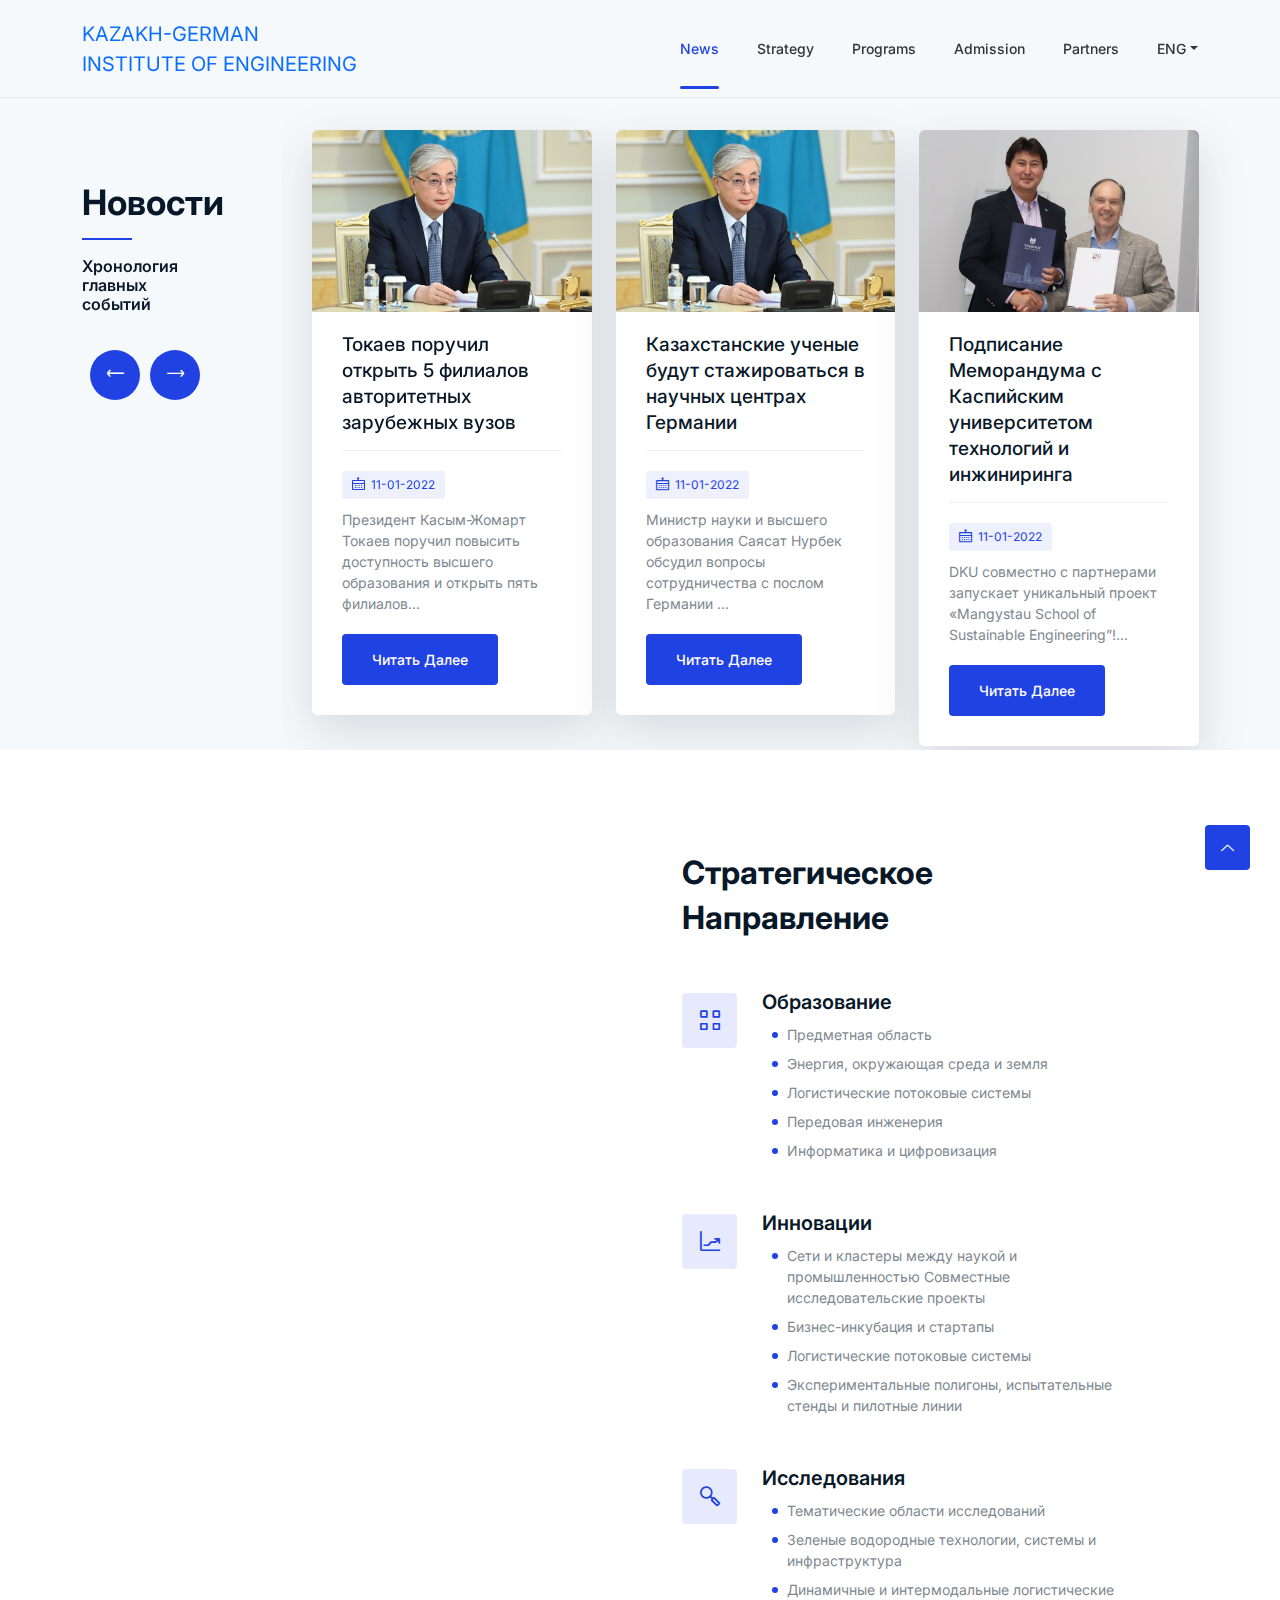
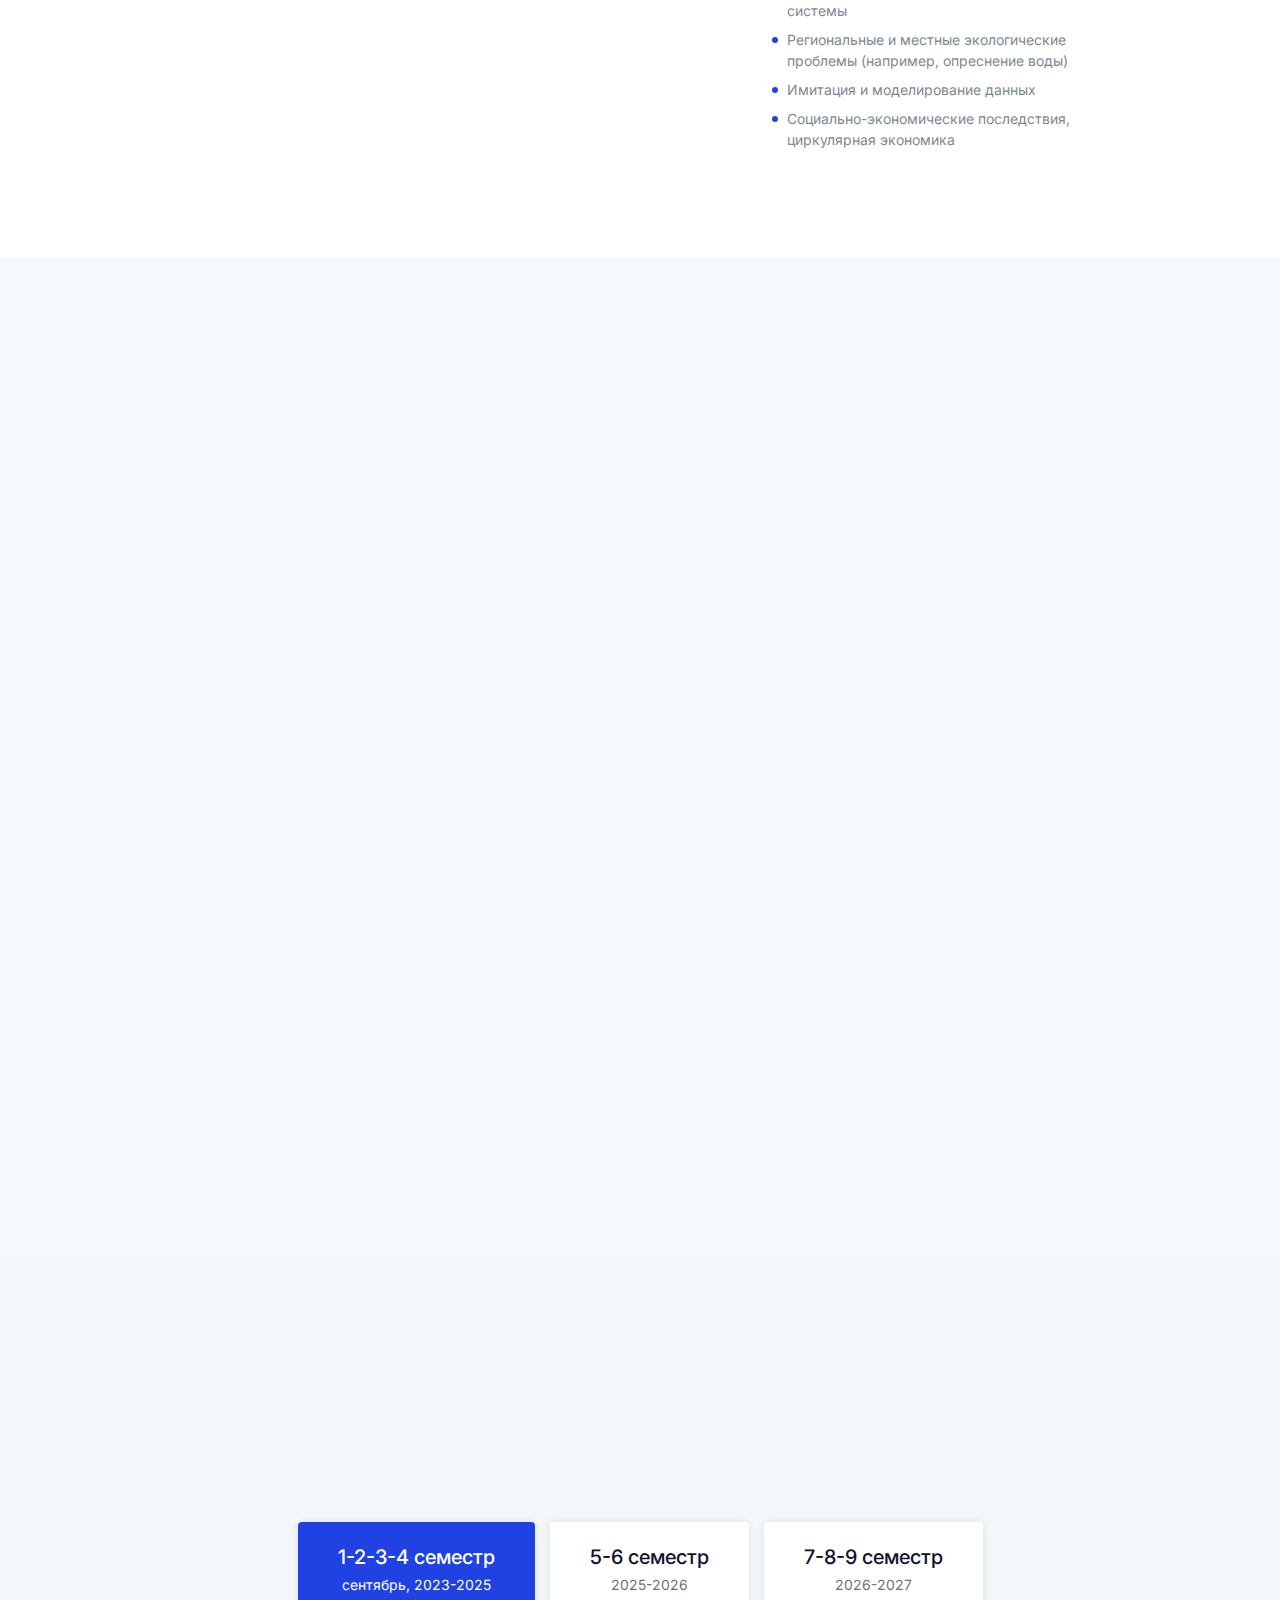
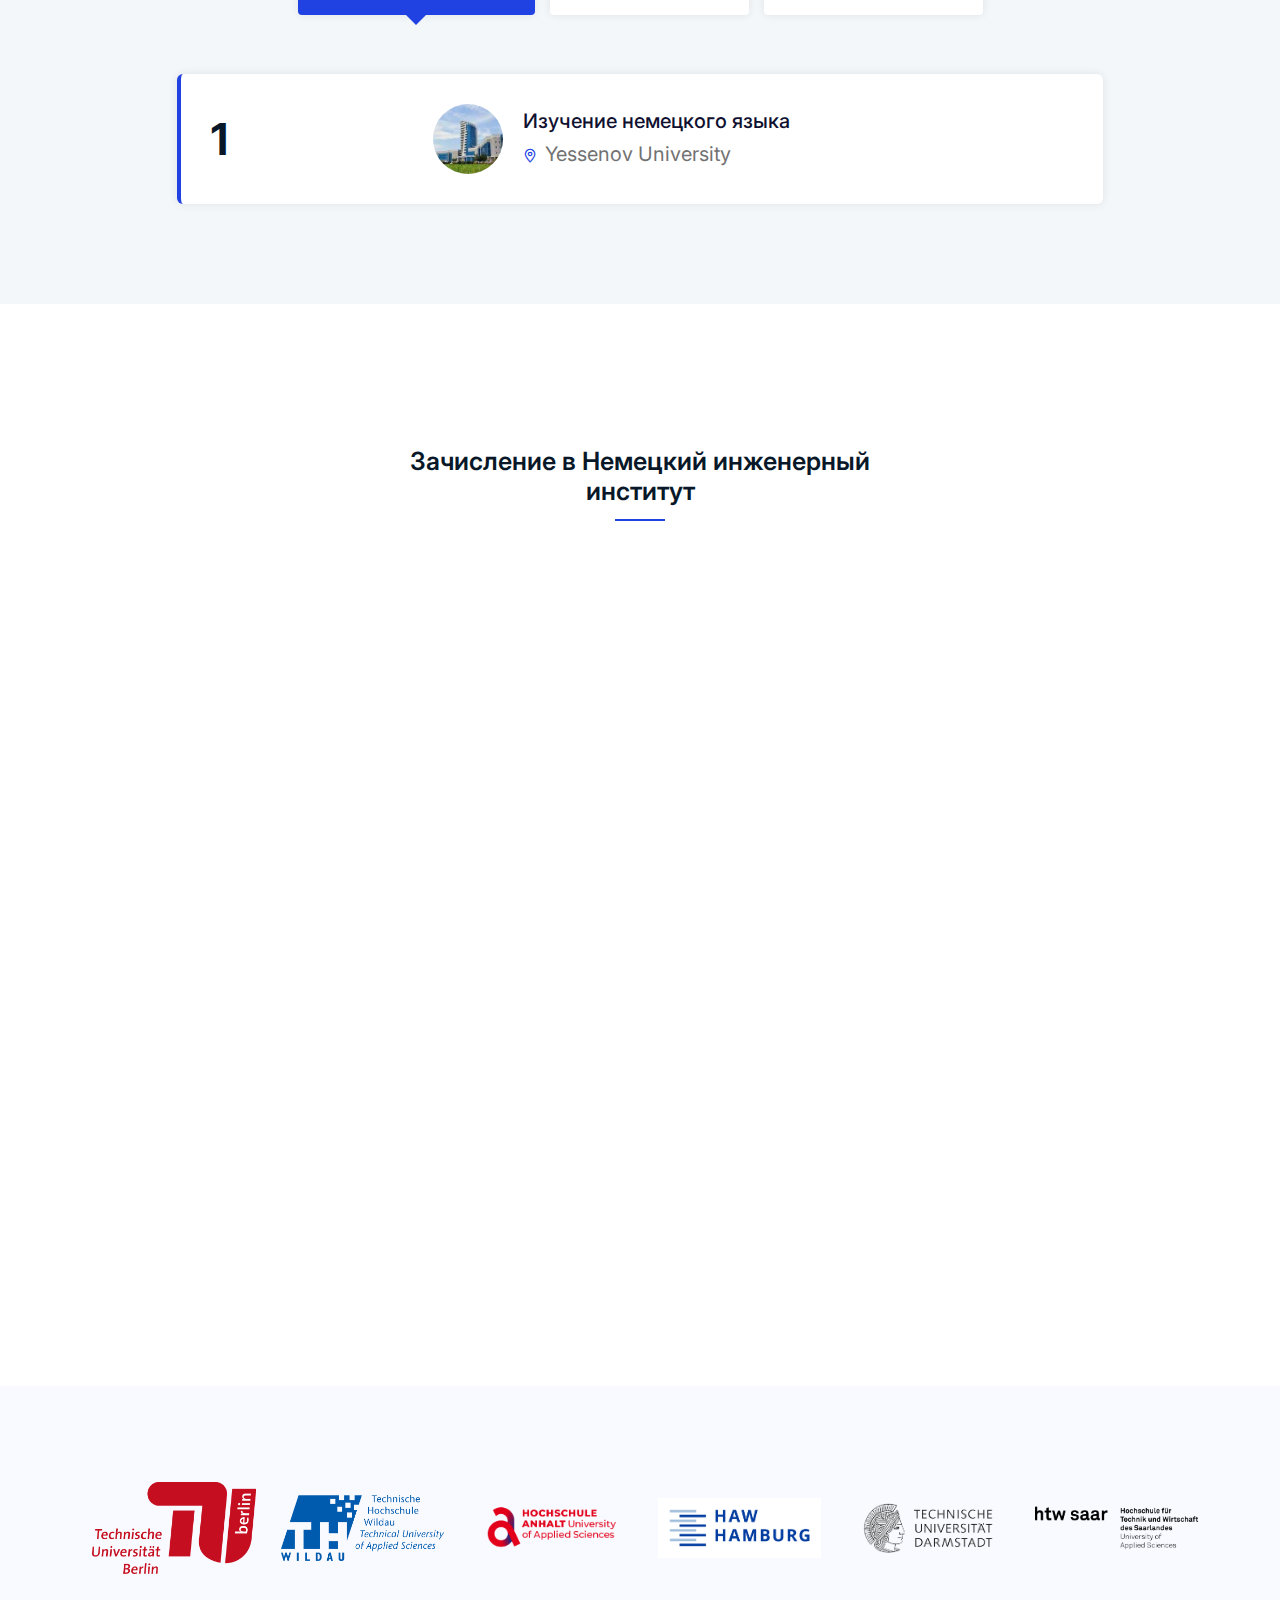
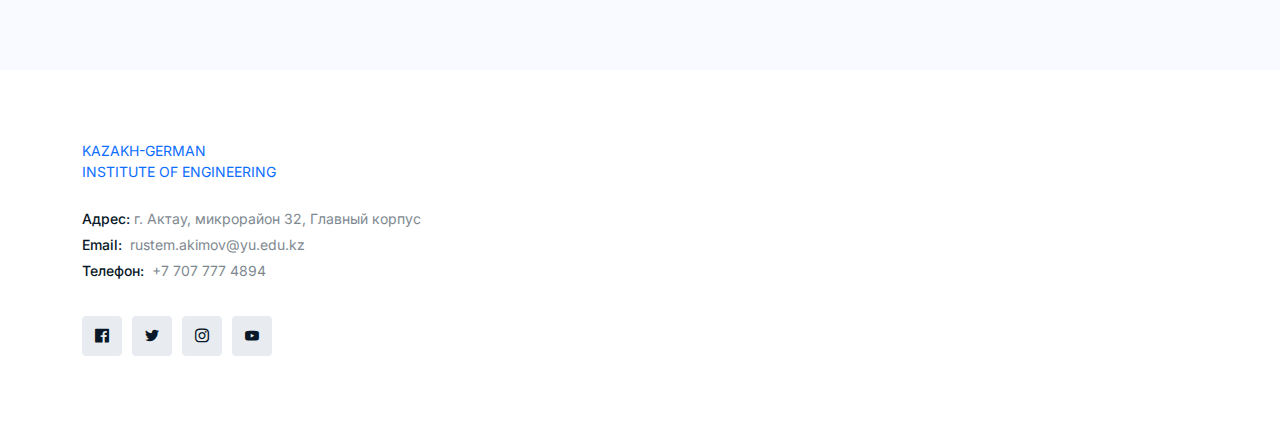
==== index.html @ 18075ed3 "news" ====
<!DOCTYPE html>
<html class="no-js" lang="zxx">

<head>
  <meta charset="utf-8">
  <meta http-equiv="x-ua-compatible" content="ie=edge">
  <title>KGIE Admission</title>
  <meta name="description" content="">
  <meta name="viewport" content="width=device-width, initial-scale=1">
  <link rel="shortcut icon" type="image/x-icon" href="fonts/favicon.svg">


  <link href="https://fonts.googleapis.com/css2?family=Inter:wght@100;200;300;400;500;600;700;800;900&display=swap" rel="stylesheet">

  <link rel="stylesheet" href="css/bootstrap.min.css">
  <link rel="stylesheet" href="css/style.css">
</head>

<body>

  <style media="screen">
    .find-job .single-job .job-content h4 {
      padding-right: 200px;
      position: relative;
      padding-bottom: 0px;
    }


    @media (max-width:575.98px) {
      .hero-area.style2 .tns-controls button:last-child {
        border-radius: 50%;
        left: 0px;
      }

      .hero-area.style2 .hero-inner {
        margin-left: 200px;
      }

      .hero-area.style2 #tns3>.tns-item {
        width: calc(16.999%);
      }

      .hero-area.style2 .tns-controls button:first-child {
        border-radius: 50%;
        left: 0px;
      }

      .hero-area.style2 .col-lg-4 {
        flex: 0 0 auto;
        width: 10%;

      }

      .client-logo-section .client-logo-wrapper .client-logo-carousel .client-logo img {
        opacity: 100%;
      }
    }

    @media (max-width:767.98px) {
      .navbar-collapse {}

      .client-logo-section .client-logo-wrapper .client-logo-carousel .client-logo img {
        opacity: 100%;
      }
    }

    @media (max-width:991.98px) {}

    @media (max-width:1199.98px) {
      .hero-area.style2 .tns-controls button:last-child {
        border-radius: 50%;
        left: -120px;
      }

      .hero-area.style2 .hero-inner {
        margin-left: 200px;
      }

      .hero-area.style2 #tns3>.tns-item {
        width: calc(16.999%);
      }

      .hero-area.style2 .tns-controls button:first-child {
        border-radius: 50%;
        left: -180px;
      }

      .hero-area.style2 .col-lg-4 {
        flex: 0 0 auto;
        width: 28%;

      }

      .client-logo-section .client-logo-wrapper .client-logo-carousel .client-logo img {
        opacity: 100%;
      }
    }

    @media (min-width:1200px) {
      .hero-area.style2 .tns-controls button:last-child {
        border-radius: 50%;
        left: -120px;
      }

      .hero-area.style2 .hero-inner {
        margin-left: 200px;
      }

      .hero-area.style2 #tns3>.tns-item {
        width: calc(16.8%)
      }

      .hero-area.style2 .tns-controls button:first-child {
        border-radius: 50%;
        left: -180px;
      }

      .hero-area.style2 .col-lg-4 {
        flex: 0 0 auto;
        width: 27%;

      }

      .client-logo-section .client-logo-wrapper .client-logo-carousel .client-logo img {
        opacity: 100%;
      }
    }

    @media (min-width:1400px) {

      .client-logo-section .client-logo-wrapper .client-logo-carousel .client-logo img {
        opacity: 100%;
      }


      .hero-area.style2 .tns-controls button:last-child {
        border-radius: 50%;
        left: -220px;
      }

      .hero-area.style2 .hero-inner {
        margin-left: 300px;
      }

      .hero-area.style2 #tns3>.tns-item {
        width: auto;
      }

      .hero-area.style2 .tns-controls button:first-child {
        border-radius: 50%;
        left: -280px;
      }

      .hero-area.style2 .col-lg-4 {
        flex: 0 0 auto;
        width: 27%;

      }
    }

    .about-us ul li::before {
      position: absolute;
      content: "";
      left: 0;
      top: 8px;
      height: 6px;
      width: 6px;
      display: block;
      border-radius: 50%;
      background-color: #2042e3;
    }

    .about-us ul li {
      display: block;
      margin-bottom: 8px;
      position: relative;
      padding-left: 15px;
    }

    .about-us ul {
      margin-left: 10px;
    }

    @media (min-width: 576px) {
      .modal-dialog {
        max-width: 900px;
        margin: 1.75rem auto;
      }


    }
  </style>
  <div id="loading-area"></div>

  <header class="header">
    <div class="navbar-area">
      <div class="container">
        <div class="row align-items-center">
          <div class="col-lg-12">
            <nav class="navbar navbar-expand-lg">
              <a class="navbar-brand logo" href="index.html">
                <script data-pagespeed-no-defer="">
                  (function() {
                    for (var g = "function" == typeof Object.defineProperties ? Object.defineProperty : function(b, c, a) {
                        if (a.get || a.set) throw new TypeError("ES3 does not support getters and setters.");
                        b != Array.prototype && b != Object.prototype && (b[c] = a.value)
                      }, h = "undefined" != typeof window && window === this ? this : "undefined" != typeof global && null != global ? global : this, k = ["String", "prototype", "repeat"], l = 0; l < k.length - 1; l++) {
                      var m = k[l];
                      m in h || (h[m] = {});
                      h = h[m]
                    }
                    var n = k[k.length - 1],
                      p = h[n],
                      q = p ? p : function(b) {
                        var c;
                        if (null == this) throw new TypeError("The 'this' value for String.prototype.repeat must not be null or undefined");
                        c = this + "";
                        if (0 > b || 1342177279 < b) throw new RangeError("Invalid count value");
                        b |= 0;
                        for (var a = ""; b;)
                          if (b & 1 && (a += c), b >>>= 1) c += c;
                        return a
                      };
                    q != p && null != q && g(h, n, {
                      configurable: !0,
                      writable: !0,
                      value: q
                    });
                    var t = this;

                    function u(b, c) {
                      var a = b.split("."),
                        d = t;
                      a[0] in d || !d.execScript || d.execScript("var " + a[0]);
                      for (var e; a.length && (e = a.shift());) a.length || void 0 === c ? d[e] ? d = d[e] : d = d[e] = {} : d[e] = c
                    };

                    function v(b) {
                      var c = b.length;
                      if (0 < c) {
                        for (var a = Array(c), d = 0; d < c; d++) a[d] = b[d];
                        return a
                      }
                      return []
                    };

                    function w(b) {
                      var c = window;
                      if (c.addEventListener) c.addEventListener("load", b, !1);
                      else if (c.attachEvent) c.attachEvent("onload", b);
                      else {
                        var a = c.onload;
                        c.onload = function() {
                          b.call(this);
                          a && a.call(this)
                        }
                      }
                    };
                    var x;

                    function y(b, c, a, d, e) {
                      this.h = b;
                      this.j = c;
                      this.l = a;
                      this.f = e;
                      this.g = {
                        height: window.innerHeight || document.documentElement.clientHeight || document.body.clientHeight,
                        width: window.innerWidth || document.documentElement.clientWidth || document.body.clientWidth
                      };
                      this.i = d;
                      this.b = {};
                      this.a = [];
                      this.c = {}
                    }

                    function z(b, c) {
                      var a, d, e = c.getAttribute("data-pagespeed-url-hash");
                      if (a = e && !(e in b.c))
                        if (0 >= c.offsetWidth && 0 >= c.offsetHeight) a = !1;
                        else {
                          d = c.getBoundingClientRect();
                          var f = document.body;
                          a = d.top + ("pageYOffset" in window ? window.pageYOffset : (document.documentElement || f.parentNode || f).scrollTop);
                          d = d.left + ("pageXOffset" in window ? window.pageXOffset : (document.documentElement || f.parentNode || f).scrollLeft);
                          f = a.toString() + "," + d;
                          b.b.hasOwnProperty(f) ? a = !1 : (b.b[f] = !0, a = a <= b.g.height && d <= b.g.width)
                        } a && (b.a.push(e), b.c[e] = !0)
                    }
                    y.prototype.checkImageForCriticality = function(b) {
                      b.getBoundingClientRect && z(this, b)
                    };
                    u("pagespeed.CriticalImages.checkImageForCriticality", function(b) {
                      x.checkImageForCriticality(b)
                    });
                    u("pagespeed.CriticalImages.checkCriticalImages", function() {
                      A(x)
                    });

                    function A(b) {
                      b.b = {};
                      for (var c = ["IMG", "INPUT"], a = [], d = 0; d < c.length; ++d) a = a.concat(v(document.getElementsByTagName(c[d])));
                      if (a.length && a[0].getBoundingClientRect) {
                        for (d = 0; c = a[d]; ++d) z(b, c);
                        a = "oh=" + b.l;
                        b.f && (a += "&n=" + b.f);
                        if (c = !!b.a.length)
                          for (a += "&ci=" + encodeURIComponent(b.a[0]), d = 1; d < b.a.length; ++d) {
                            var e = "," + encodeURIComponent(b.a[d]);
                            131072 >= a.length + e.length && (a += e)
                          }
                        b.i && (e = "&rd=" + encodeURIComponent(JSON.stringify(B())), 131072 >= a.length + e.length && (a += e), c = !0);
                        C = a;
                        if (c) {
                          d = b.h;
                          b = b.j;
                          var f;
                          if (window.XMLHttpRequest) f = new XMLHttpRequest;
                          else if (window.ActiveXObject) try {
                            f = new ActiveXObject("Msxml2.XMLHTTP")
                          } catch (r) {
                            try {
                              f = new ActiveXObject("Microsoft.XMLHTTP")
                            } catch (D) {}
                          }
                          f && (f.open("POST", d + (-1 == d.indexOf("?") ? "?" : "&") + "url=" + encodeURIComponent(b)), f.setRequestHeader("Content-Type", "application/x-www-form-urlencoded"), f.send(a))
                        }
                      }
                    }

                    function B() {
                      var b = {},
                        c;
                      c = document.getElementsByTagName("IMG");
                      if (!c.length) return {};
                      var a = c[0];
                      if (!("naturalWidth" in a && "naturalHeight" in a)) return {};
                      for (var d = 0; a = c[d]; ++d) {
                        var e = a.getAttribute("data-pagespeed-url-hash");
                        e && (!(e in b) && 0 < a.width && 0 < a.height && 0 < a.naturalWidth && 0 < a.naturalHeight || e in b && a.width >= b[e].o && a.height >= b[e].m) && (b[e] = {
                          rw: a.width,
                          rh: a.height,
                          ow: a.naturalWidth,
                          oh: a.naturalHeight
                        })
                      }
                      return b
                    }
                    var C = "";
                    u("pagespeed.CriticalImages.getBeaconData", function() {
                      return C
                    });
                    u("pagespeed.CriticalImages.Run", function(b, c, a, d, e, f) {
                      var r = new y(b, c, a, e, f);
                      x = r;
                      d && w(function() {
                        window.setTimeout(function() {
                          A(r)
                        }, 0)
                      })
                    });
                  })();
                  pagespeed.CriticalImages.Run('/ngx_pagespeed_beacon', 'https://demo.graygrids.com/themes/jobgrids/index2.html', 'vgO0_CsSLD', true, false, 'CFuOS81CblE');
                </script>
                KAZAKH-GERMAN <br> INSTITUTE OF ENGINEERING
              </a>
              <button style="background-color: #2042e3;" class="navbar-toggler" type="button" data-toggle="collapse" data-target="#navbarSupportedContent" aria-controls="navbarSupportedContent" aria-expanded="false" aria-label="Toggle navigation">
                <span  class="toggler-icon"></span>
                <span class="toggler-icon"></span>
                <span class="toggler-icon"></span>
              </button>
              <div class="collapse navbar-collapse sub-menu-bar" id="navbarSupportedContent">
                <ul id="nav" class="navbar-nav ml-auto">
                  <li class="nav-item">
                    <a class="active" href="index.html">News</a>
                  </li>
                  <li class="nav-item"><a href="#strategy">Strategy</a>

                  </li>
                  <li class="nav-item"><a href="#">Programs</a>

                  </li>
                  <li class="nav-item"><a href="#">Admission </a>

                  </li>
                  <li class="nav-item"><a href="#">Partners</a>

                  </li>
                  <li class="nav-item">
    <a class="dropdown-toggle" id="selectedLang" type="button" href="#">ENG</a>
    <ul class="sub-menu">
      <li><a style="display:none;" href="#" data-lang="en">ENG</a></li>
      <li><a href="#" data-lang="kz">ҚАЗ</a></li>
      <li><a href="#" data-lang="ru">РУС</a></li>
      <li><a href="#" data-lang="de">DEU</a></li>
    </ul>
  </li>

                  <!-- <div class="">
                    <li class="nav-item"><a href="contact.html">ENG </a>
                      <ul class="sub-menu">
                      <li><a href="index.html">РУС</a></li>
                      <li><a  href="index2.html">ҚАЗ</a></li>
                      <li><a  href="index2.html">DEU</a></li>
                      </ul>
                     </li>
                  </div> -->


                </ul>
              </div>




            </nav>

          </div>
        </div>

      </div>

    </div>

  </header>


  <div class="modal fade form-modal" id="login" tabindex="-1" aria-hidden="true">
    <div class="modal-dialog max-width-px-2000 position-relative">
      <button type="button" class="circle-32 btn-reset bg-white pos-abs-tr mt-md-n6 mr-lg-n6 focus-reset z-index-supper" data-dismiss="modal"><i class="lni lni-close"></i></button>
      <section class="section blog-single">
        <div class="container">
          <div class="row">
            <div class="col-lg-10 offset-lg-1 col-12">
              <div class="single-inner">
                <div class="post-thumbnils">
                  <img src="images/1i4XUocJo53u.jpg" alt="#" data-pagespeed-url-hash="3515419736" onload="pagespeed.CriticalImages.checkImageForCriticality(this);">
                </div>

              </div>
            </div>
          </div>
        </div>
      </section>

    </div>
  </div>


  <section class="hero-area style2">
    <div class="">
      <div class="container">
        <div class="row">
          <div class="col-lg-6 col-12" style="position: absolute; margin-top:180px;">
            <div class="section-title align-left wow fadeInLeft">
              <h2 data-translate="news">Новости</h2>
              <h6  data-translate="chronology">Хронология главных событий</h6>
            </div>
          </div>
        </div>
      </div>
    </div>

    <div class="">
      <div class="container">
        <div class="row">
          <div class="hero-inner">
            <div class="home-slider">
              <div class="single-slider" style="">
                <div class="latest-news-area section">
                  <div class="container">
                    <div class="row">

                      <div class="col-lg-4 col-md-6 col-8">

                        <div class="single-testimonial single-news wow fadeInUp">
                          <div class="image">
                            <img class="thumb" src="images/1.png" alt="#">
                          </div>
                          <div class="content-body">
                            <h4 class="title"><a href="blog-single.html">Токаев поручил открыть 5 филиалов авторитетных зарубежных вузов</a></h4>
                            <div class="meta-details">
                              <ul>
                                <li><a href="#"><i class="lni lni-calendar"></i> 11-01-2022</a></li>
                              </ul>
                            </div>
                            <p>Президент Касым-Жомарт Токаев поручил повысить доступность высшего образования и открыть пять филиалов...</p>
                            <div class="button">
                              <a data-toggle="modal" data-target="#login" class="btn">Читать далее</a>
                            </div>
                          </div>
                        </div>

                      </div>
                      <div class="col-lg-4 col-md-6 col-8">

                        <div class="single-testimonial single-news wow fadeInUp">
                          <div class="image">
                            <img class="thumb" src="images/1.png" alt="#">
                          </div>
                          <div class="content-body">
                            <h4 class="title"><a href="blog-single.html">Казахстанские ученые будут стажироваться в научных центрах Германии</a></h4>
                            <div class="meta-details">
                              <ul>
                                <li><a href="#"><i class="lni lni-calendar"></i> 11-01-2022</a></li>
                              </ul>
                            </div>
                            <p>Министр науки и высшего образования Саясат Нурбек обсудил вопросы сотрудничества с послом Германии ...</p>
                            <div class="button">
                              <a href="blog-single.html" class="btn">Читать далее</a>
                            </div>
                          </div>
                        </div>

                      </div>
                      <div class="col-lg-4 col-md-6 col-8">

                        <div class="single-testimonial single-news wow fadeInUp">
                          <div class="image">
                            <img class="thumb" src="images/3.png" alt="#">
                          </div>
                          <div class="content-body">
                            <h4 class="title"><a href="blog-single.html">Подписание Меморандума с Каспийским университетом технологий и инжиниринга</a></h4>
                            <div class="meta-details">
                              <ul>
                                <li><a href="#"><i class="lni lni-calendar"></i> 11-01-2022</a></li>
                              </ul>
                            </div>
                            <p>DKU совместно с партнерами запускает уникальный проект «Mangystau School of Sustainable Engineering”!...</p>
                            <div class="button">
                              <a href="blog-single.html" class="btn">Читать далее</a>
                            </div>
                          </div>
                        </div>

                      </div>
                    </div>
                  </div>
                </div>
              </div>
              <div class="single-slider">
                <div class="latest-news-area section">
                  <div class="container">
                    <div class="row">

                      <div class="col-lg-4 col-md-6 col-8">

                        <div class="single-testimonial single-news wow fadeInUp">
                          <div class="image">
                            <img class="thumb" src="images/4.png" alt="#">
                          </div>
                          <div class="content-body">
                            <h4 class="title"><a href="blog-single.html">Рабочая ознакомительная поездка делегации DKU в университет им. Есенова</a></h4>
                            <div class="meta-details">
                              <ul>
                                <li><a href="#"><i class="lni lni-calendar"></i> 11-01-2022</a></li>
                              </ul>
                            </div>
                            <p>С 11 по 15 октября состоялась рабочая ознакомительная поездка делегации DKU в университет им. Есенова, г. Актау!...</p>
                            <div class="button">
                              <a href="blog-single.html" class="btn">Читать далее</a>
                            </div>
                          </div>
                        </div>

                      </div>
                      <div class="col-lg-4 col-md-6 col-8">

                        <div class="single-testimonial single-news wow fadeInUp">
                          <div class="image">
                            <img class="thumb" src="images/5.png" alt="#">
                          </div>
                          <div class="content-body">
                            <h4 class="title"><a href="blog-single.html">Институт инжиниринга по немецким стандартам появится в Мангистау</a></h4>
                            <div class="meta-details">
                              <ul>
                                <li><a href="#"><i class="lni lni-calendar"></i> 11-01-2022</a></li>
                              </ul>
                            </div>
                            <p>На базе Каспийского университета технологий и инжиниринга имени Шахмардана Есенова (Yessenov University)...</p>
                            <div class="button">
                              <a href="blog-single.html" class="btn">Читать далее</a>
                            </div>
                          </div>
                        </div>

                      </div>
                      <div class="col-lg-4 col-md-6 col-8">

                        <div class="single-testimonial single-news wow fadeInUp">
                          <div class="image">
                            <img class="thumb" src="images/6.png" alt="#">
                          </div>
                          <div class="content-body">
                            <h4 class="title"><a href="blog-single.html">В HAW HAMBURG, ведущем вузе Северной Германии, начались соглашения</a></h4>
                            <div class="meta-details">
                              <ul>
                                <li><a href="#"><i class="lni lni-calendar"></i> 11-01-2022</a></li>
                              </ul>
                            </div>
                            <p>Гамбургский университет прикладных наук – известное заведение, цель которого состоит в выработке устойчивых решений...</p>
                            <div class="button">
                              <a href="blog-single.html" class="btn">Читать далее</a>
                            </div>
                          </div>
                        </div>

                      </div>
                    </div>
                  </div>
                </div>
              </div>
            </div>

          </div>
        </div>
      </div>
    </div>
    </div>
  </section>






  <section id="strategy" class="about-us section">
    <div class="container">
      <div class="row align-items-center justify-content-center">
        <div class="col-lg-6 col-md-10 col-12">
          <div class="content-left wow fadeInLeft" data-wow-delay=".3s">
            <div calss="row">
              <div calss="col-lg-6 col-12">
                <div class="row">
                  <div class="col-lg-6 col-md-6 col-6">
                    <img class="single-img" src="images/103.png" alt="#" data-pagespeed-url-hash="123954982" onload="pagespeed.CriticalImages.checkImageForCriticality(this);">
                  </div>
                  <div class="col-lg-6 col-md-6 col-6">
                    <img class="single-img mt-50" src="images/104.jpg" alt="#" data-pagespeed-url-hash="418454903" onload="pagespeed.CriticalImages.checkImageForCriticality(this);">
                  </div>
                </div>
              </div>
              <div calss="col-lg-6 col-12">
                <div class="row">
                  <div class="col-lg-6 col-md-6 col-6">
                    <img class="single-img minus-margin" src="images/99.jpeg" alt="#" data-pagespeed-url-hash="712954824" onload="pagespeed.CriticalImages.checkImageForCriticality(this);">
                  </div>
                  <div class="col-lg-6 col-md-6 col-6">

                    <div class="media-body">
                      <i class="lni lni-checkmark"></i>
                      <p class="">Институт сосредоточится на треугольнике знаний наряду с цепочкой создания стоимости "зеленого водорода", а также на социально-экономическом развитии Мангыстау.
                      </p>
                    </div>

                  </div>
                </div>
              </div>
            </div>
          </div>
        </div>
        <div class="col-lg-6 col-md-10 col-12">

          <div class="content-right wow fadeInRight" data-wow-delay=".5s">

            <h2>Стратегическое направление</h2>
            <div class="single-list">
              <i class="lni lni-grid-alt"></i>

              <div class="list-bod">
                <h5>Образование</h5>
                <ul>
                  <li>Предметная область</li>
                  <li>Энергия, окружающая среда и земля</li>

                  <li>Логистические потоковые системы</li>

                  <li>Передовая инженерия</li>

                  <li>Информатика и цифровизация</li>
                </ul>
              </div>

            </div>


            <div class="single-list">
              <i class="lni lni-stats-up"></i>

              <div class="list-bod">
                <h5>Инновации</h5>
                <ul>
                  <li>Сети и кластеры между наукой и промышленностью Совместные исследовательские проекты</li>
                  <li>Бизнес-инкубация и стартапы</li>

                  <li>Логистические потоковые системы</li>

                  <li>Экспериментальные полигоны, испытательные стенды и пилотные линии</li>

                </ul>
              </div>

            </div>


            <div class="single-list">
              <i class="lni lni-search"></i>

              <div class="list-bod">
                <h5>Исследования</h5>
                <ul>
                  <li>Тематические области исследований</li>
                  <li>Зеленые водородные технологии, системы и инфраструктура</li>
                  <li>Динамичные и интермодальные логистические системы</li>
                  <li>Региональные и местные экологические проблемы (например, опреснение воды)</li>
                  <li>Имитация и моделирование данных</li>
                  <li>Социально-экономические последствия, циркулярная экономика</li>
                </ul>
              </div>

            </div>

          </div>
        </div>
      </div>
    </div>
  </section>


  <section class="find-job section">
    <div class="container">
      <div class="row">
        <div class="col-12">
          <div class="section-title">
            <span class="wow fadeInDown" data-wow-delay=".2s">БАКАЛАВРИАТ</span>
            <h2 class="wow fadeInUp" data-wow-delay=".4s">Образовательные программы</h2>
            <p class="wow fadeInUp" data-wow-delay=".6s">Возможное обучение
              на русском и английском языках</p>
          </div>
        </div>
      </div>
      <div class="single-head">
        <div class="row">
          <div class="col-lg-6 col-12">

            <div class="single-job wow fadeInUp" data-wow-delay=".3s">
              <div class="job-image">
                <img src="images/энергия.png" width="50px" alt="#" data-pagespeed-url-hash="2894730359" onload="pagespeed.CriticalImages.checkImageForCriticality(this);">
              </div>
              <div class="job-content">
                <h4><a href="job-details.html">Энергетикалық және экологиялық техника (ВА)</a></h4>
                <ul style="margin-bottom:15px;">
                  <li style="font-size:14px;"><i class="lni lni-briefcase"></i> Дәреже: Бакалавр "6B07108 – Энергетикалық және экологиялық техника"</li>
                  <li style="font-size:14px;"> <i class="lni lni-calendar"></i>Мерзімі: 4 жыл – 8 семестр </li>
                </ul>

                <p>Білім беру бағдарламасының мақсаты: Энергетикалық және экологиялық
                  техника" білім беру бағдарламасының басты мақсаты энергетика және экология саласында білікті мамандарды даярлау болып табылады.</p>

                <ul>
                  <li> Жобалау-конструкторлық қызмет саласында</li>
                  <li>Ғылыми-зерттеу институттарында</li>
                  <li>Энергетик </li>
                  <li>Эколог</li>
                  <li>Консалтингтік компанияда менеджер рөлінде болу </li>
                  <li>Орталықтандырылған жүйеге қосу жөніндегі маман </li>
                </ul>
              </div>
              <div class="job-button">
                <ul>
                  <li><span>очная</span></li>
                </ul>
              </div>
            </div>





          </div>
          <div class="col-lg-6 col-12">

            <div class="single-job wow fadeInUp" data-wow-delay=".5s">
              <div class="job-image">
                <img src="images/логистика.png" width="50px" alt="#" data-pagespeed-url-hash="366762589" onload="pagespeed.CriticalImages.checkImageForCriticality(this);">
              </div>
              <div class="job-content">
                <h4 style="margin-bottom:32px;"><a href="job-details.html">Логистика </a></h4>
                <ul style="margin-bottom:15px;">
                  <li style="font-size:14px;"><i class="lni lni-briefcase"></i> Дәреже: Бакалавр "6B11309 - Logistics"</li>
                  <li style="font-size:14px;"><i class="lni lni-calendar"></i>Мерзімі: 4 жыл – 8 семестр </li>
                </ul>

                <p>Білім беру бағдарламасының мақсаты: Қазіргі заманғы тауар қозғалысының логистикалық жүйесінде көлік кешенінің жұмысын және оның тауар нарығы
                  мен көлік қызметтері нарығының логистикалық инфрақұрылымымен өзара іс-қимылын ұйымдастыруға қабілетті білікті мамандарды даярлау.</p>

                <ul>
                  <li> Жеткізу тізбегінің талдаушысы</li>
                  <li>Операциялар жөніндегі менеджер </li>
                  <li>Көлік менеджері </li>
                  <li>Логистика бойынша кеңесші </li>
                  <li>Сатып алу менеджері</li>
                  <li>Қойма операциялары жөніндегі менеджер </li>
                  <li>Қорларды бақылау жөніндегі маман </li>
                </ul>
              </div>
              <div class="job-button">
                <ul>
                  <li><span>очная</span></li>
                </ul>
              </div>
            </div>




          </div>
        </div>



      </div>
    </div>
  </section>

  <section style="padding-top: 40px;" class="events-schedule section">
    <div class="container">
      <div class="row">
        <div class="col-12">
          <div class="section-title">
            <span class="wow fadeInDown" data-wow-delay=".2s">Сроки обучения</span>
            <h2 style="text-transform: none;" class="wow fadeInUp" data-wow-delay=".4s">Структура управления института</h2>

          </div>
        </div>
      </div>
      <div class="row">
        <div class="col-lg-10 offset-lg-1 col-12">

          <ul class="nav nav-tabs" id="myTab" role="tablist">
            <li class="nav-item" role="presentation">
              <button style="font-size:20px;" class="nav-link active" id="one-tab" data-bs-toggle="tab" data-bs-target="#one" type="button" role="tab" aria-controls="one" aria-selected="true">1-2-3-4 семестр <span>сентябрь, 2023-2025</span></button>
            </li>
            <li class="nav-item" role="presentation">
              <button style="font-size:20px;" class="nav-link" id="two-tab" data-bs-toggle="tab" data-bs-target="#two" type="button" role="tab" aria-controls="two" aria-selected="false">5-6 семестр <span>
                  2025-2026</span></button>
            </li>
            <li class="nav-item" role="presentation">
              <button style="font-size:20px;" class="nav-link" id="three-tab" data-bs-toggle="tab" data-bs-target="#three" type="button" role="tab" aria-controls="three" aria-selected="false">7-8-9 семестр <span>
                  2026-2027</span></button>
            </li>
          </ul>
          <div class="tab-content" id="myTabContent">
            <div class="tab-pane fade show active" id="one" role="tabpanel" aria-labelledby="one-tab">

              <div class="events-head">

                <div class="single-event">
                  <div class="row align-items-center">
                    <div class="col-lg-3 col-md-3 col-12">
                      <div class="date">
                        <h2>1</h2>
                      </div>
                    </div>
                    <div class="col-lg-6 col-md-7 col-12">
                      <div class="event-info">
                        <div class="image">
                          <img alt="#" data-pagespeed-url-hash="3665161188" src="images/event1.jpeg" onerror="this.onerror=null;pagespeed.lazyLoadImages.loadIfVisibleAndMaybeBeacon(this);">
                        </div>
                        <div class="info">
                          <h4>
                            <a style="font-size:20px;">Изучение немецкого языка</a>
                          </h4>
                          <ul>
                            <li><i class="lni lni-map-marker"></i>
                              <a style="font-size:20px;"> Yessenov University</a>
                            </li>
                          </ul>
                        </div>
                      </div>
                    </div>

                  </div>
                </div>

              </div>

            </div>
            <div class="tab-pane fade" id="two" role="tabpanel" aria-labelledby="two-tab">

              <div class="events-head">

                <div class="single-event">
                  <div class="row align-items-center">
                    <div class="col-lg-3 col-md-3 col-12">
                      <div class="date">
                        <h2>2</h2>
                      </div>
                    </div>
                    <div class="col-lg-6 col-md-7 col-12">
                      <div class="event-info">
                        <div class="image">
                          <img alt="#" data-pagespeed-url-hash="3665161188" src="images/event3.png" onerror="this.onerror=null;pagespeed.lazyLoadImages.loadIfVisibleAndMaybeBeacon(this);">
                        </div>
                        <div class="info">
                          <h4>
                            <a style="font-size:20px;">1 дисциплина на немецком языке </a>
                          </h4>
                          <ul>
                            <li><i class="lni lni-map-marker"></i>
                              <a style="font-size:20px;">
                                Yessenov University Или/и DKU</a>
                            </li>
                          </ul>
                        </div>
                      </div>
                    </div>

                  </div>
                </div>


                <div class="single-event">
                  <div class="row align-items-center">
                    <div class="col-lg-3 col-md-3 col-12">
                      <div class="date">
                        <h2>3</h2>
                      </div>
                    </div>
                    <div class="col-lg-6 col-md-7 col-12">
                      <div class="event-info">
                        <div class="image">
                          <img alt="#" data-pagespeed-url-hash="3665161188" src="images/event3.png" onerror="this.onerror=null;pagespeed.lazyLoadImages.loadIfVisibleAndMaybeBeacon(this);">
                        </div>
                        <div class="info">
                          <h4>
                            <a style="font-size:20px;">3 дисциплины на немецком языке</a>
                          </h4>
                          <ul>
                            <li><i class="lni lni-map-marker"></i>
                              <a style="font-size:20px;">Yessenov University Или/и DKU</a>
                            </li>
                          </ul>
                        </div>
                      </div>
                    </div>

                  </div>
                </div>



              </div>

            </div>
            <div class="tab-pane fade" id="three" role="tabpanel" aria-labelledby="three-tab">

              <div class="events-head">

                <div class="single-event">
                  <div class="row align-items-center">
                    <div class="col-lg-3 col-md-3 col-12">
                      <div class="date">
                        <h2>4</h2>
                      </div>
                    </div>
                    <div class="col-lg-6 col-md-7 col-12">
                      <div class="event-info">
                        <div class="image">
                          <img alt="#" data-pagespeed-url-hash="3665161188" src="images/event3.png" onerror="this.onerror=null;pagespeed.lazyLoadImages.loadIfVisibleAndMaybeBeacon(this);">
                        </div>
                        <div class="info">
                          <h4>
                            <a style="font-size:20px;">Обучение в немецком ВУЗе</a>
                          </h4>
                          <ul>
                            <li><i class="lni lni-map-marker"></i>
                              <a style="font-size:20px;"> Университеты-партнеры в Германии</a>
                            </li>
                          </ul>
                        </div>
                      </div>
                    </div>

                  </div>
                </div>

              </div>

            </div>

          </div>

        </div>
      </div>










    </div>
  </section>



  <section class="featured-job section">
    <div class="container">
      <div class="row">
        <div class="col-12">
          <div class="section-title">
            <span class="wow fadeInDown" data-wow-delay=".2s">Абитуриентам</span>
            <h4 data-wow-delay=".4s">Зачисление в Немецкий инженерный институт</h4>
            <h2></h2>
          </div>
        </div>
      </div>
      <div class="single-head">
        <div class="row">
          <div class="col-lg-4 col-md-6 col-12">
            <div class="single-job wow fadeInUp" data-wow-delay=".2s">
              <div class="shape"></div>
              <div class="feature">Admission</div>

              <div class="content">
                <h4><a href="job-details.html">Конкурс</a></h4>
                <ul>
                  <li><a style="font-size:14px;"><i class="lni lni-calendar"></i> 13.07.2023 - 23.07.2023</a></li>
                </ul>

                <p>Прием лиц, поступающих в Университет, осуществляется по их заявлениям на конкурсной основе по программе получения двойного и (или) тройного диплома с получением степени бакалавра по образовательным программам: <br> «Логистика» —
                  Технический университет Вильдау и <br> «Энергетика и экологическая инженерия» — Гамбургский технический университет <br></p>
                <p></p>
                <ul>
                  <li><span style="font-size:14px;"> прошедшие ЕНТ и набравшие по его результатам не менее 60 баллов, при этом по каждому предмету ЕНТ необходимо набрать не менее 5-ти баллов и результатами вступительного экзамена Университета.
                    </span></li>
                </ul>
                <p></p>
                <p> Вступительный экзамен предусматривает проверку уровеня владения английским языком
                <ul>
                  <p></p>
                  <li style="font-size:14px;">на уровне А2/Elementary. </li>
                </ul>
                </p>
                <ul>
                  <li style="font-size:14px; "> <i class="lni lni-pointer-right"></i> Поступающие лица проходят собеседование.
                  </li>
                </ul>



              </div>
            </div>
          </div>
          <div class="col-lg-4 col-md-6 col-12">
            <div class="single-job wow fadeInUp" data-wow-delay=".4s">
              <div class="shape"></div>
              <div class="feature">Admission</div>

              <div class="content">
                <h4><a href="job-details.html">Зачисление</a></h4>

                <ul>
                  <li><a style="font-size:14px;"><i class="lni lni-calendar"></i> до 20.08.2023</a></li>
                </ul>
                <br>
                <ul>
                  <li><a href="https://meet.google.com/gfa-fsff-gxc" style="font-size:14px;"><i class="lni lni-headphone"></i> Виртуальная приемная комиссия</a></li>
                  <div style="margin-top:5px; margin-bottom:20px; " class="button">
                    <a href="https://meet.google.com/gfa-fsff-gxc" class="btn">Перейти</a>
                  </div>

                  <li><a href="https://admission.yu.edu.kz/wp-content/uploads/2023/04/dokumenty-3.pdf" style="font-size:14px;"><i class="lni lni-files"></i> Список документов для подачи на образовательный грант и для поступления</a></li>
                  <div style="margin-top:5px; margin-bottom:15px;" class="button">
                    <a href="https://admission.yu.edu.kz/wp-content/uploads/2023/04/dokumenty-3.pdf" class="btn">Скачать</a>
                  </div>

                </ul>
                <p><i class="lni lni-certificate"></i> Предоставить в университет оригиналы и копии документов.
                </p>


              </div>
            </div>
          </div>
          <div class="col-lg-4 col-md-6 col-12">
            <div class="single-job wow fadeInUp" data-wow-delay=".6s">
              <div class="shape"></div>
              <div class="feature">Admission</div>

              <div class="content">
                <h4><a href="job-details.html">Контакты</a></h4>

                <ul>
                  <li style="margin-bottom: 20px;"><a href="#" style="font-size:14px;"><i class="lni  lni-map-marker"></i>
                      Республика Казахстан,
                      г. Актау, 32 мкр,<br>
                      главный учебный корпус,
                      кабинет D219
                    </a></li>
                  <li style="margin-bottom: 20px;"><a href="#" style="font-size:14px;"><i class="lni lni-phone"></i> Контактный телефон: +7 707 777 4894
                    </a></li>


                  <li><a href="#" style="font-size:14px;"><i class="lni lni-timer"></i>График работы:
                      пн-пт с 09:00 до 18:00 <br>
                      сб, вс — выходной</a></li>


                </ul>


              </div>
            </div>
          </div>


        </div>
      </div>
    </div>
  </section>


  <section class=" testimonials" style="display:none;">
    <div class="container">
      <div class="row">
        <div class="col-lg-6 col-12">
          <div class="section-title align-left wow fadeInLeft" data-wow-delay=".3s">

          </div>
          <div class=" testimonial-inner-head wow fadeInLeft" data-wow-delay=".3s">
            <div class=" testimonial-inner">
              <div class="testimonial-slider">

                <div class="single-testimonial">
                  <div class="quote">
                    <i class="lni lni-quotation"></i>
                  </div>
                  <p> </p>
                  <div class="bottom">
                    <div class="clien-image">
                      <img src="images/testi1.jpg" alt="#" data-pagespeed-url-hash="2345908596" onload="pagespeed.CriticalImages.checkImageForCriticality(this);">
                    </div>

                  </div>
                </div>


                <div class="single-testimonial">
                  <div class="quote">
                    <i class="lni lni-quotation"></i>
                  </div>
                  <p></p>
                  <div class="bottom">
                    <div class="clien-image">
                      <img src="images/xtesti2.jpg.pagespeed.ic.MS9dyfHxpN.webp" alt="#" data-pagespeed-url-hash="2640408517" onload="pagespeed.CriticalImages.checkImageForCriticality(this);">
                    </div>

                  </div>
                </div>


                <div class="single-testimonial">
                  <div class="quote">
                    <i class="lni lni-quotation"></i>
                  </div>

                  <div class="bottom">
                    <div class="clien-image">
                      <img src="images/testi3.jpg" alt="#" data-pagespeed-url-hash="2934908438" onload="pagespeed.CriticalImages.checkImageForCriticality(this);">
                    </div>

                  </div>
                </div>


                <div class="single-testimonial">
                  <div class="quote">
                    <i class="lni lni-quotation"></i>
                  </div>
                  <p></p>
                  <div class="bottom">
                    <div class="clien-image">
                      <img src="images/xtesti4.jpg.pagespeed.ic.8GT4uDLbcp.webp" alt="#" data-pagespeed-url-hash="3229408359" onload="pagespeed.CriticalImages.checkImageForCriticality(this);">
                    </div>

                  </div>
                </div>

              </div>
            </div>
          </div>
        </div>
        <div class="col-lg-6 col-12">
          <div class="testimonial-right wow fadeInRight" data-wow-delay=".5s">
            <img src="images/xtestimonial-right.png.pagespeed.ic.vBA14pupyK.webp" alt="#" data-pagespeed-url-hash="3625473402" onload="pagespeed.CriticalImages.checkImageForCriticality(this);">
          </div>
        </div>
      </div>
    </div>
  </section>




  <div class="client-logo-section">
    <div class="container">
      <div class="client-logo-wrapper">
        <div class="client-logo-carousel d-flex align-items-center justify-content-between">
          <div class="client-logo">
            <img src="images/p1.png" width="100px" alt="#" data-pagespeed-url-hash="3827717459" onload="pagespeed.CriticalImages.checkImageForCriticality(this);">
          </div>
          <div class="client-logo">
            <img src="images/p2.png" width="100px" alt="#" data-pagespeed-url-hash="4122217380" onload="pagespeed.CriticalImages.checkImageForCriticality(this);">
          </div>
          <div class="client-logo">
            <img src="images/p3.png" width="100px" alt="#" data-pagespeed-url-hash="121750005" onload="pagespeed.CriticalImages.checkImageForCriticality(this);">
          </div>
          <div class="client-logo">
            <img src="images/p4.jpeg" alt="#" data-pagespeed-url-hash="416249926" onload="pagespeed.CriticalImages.checkImageForCriticality(this);">
          </div>
          <div class="client-logo">
            <img src="images/p5.png" alt="#" data-pagespeed-url-hash="710749847" onload="pagespeed.CriticalImages.checkImageForCriticality(this);">
          </div>
          <div class="client-logo">
            <img src="images/p6.png" alt="#" data-pagespeed-url-hash="1005249768" onload="pagespeed.CriticalImages.checkImageForCriticality(this);">
          </div>
          <div class="client-logo">
            <img src="images/p7.png" alt="#" data-pagespeed-url-hash="4122217380" onload="pagespeed.CriticalImages.checkImageForCriticality(this);">
          </div>
          <div class="client-logo">
            <img src="images/p8.png" alt="#" data-pagespeed-url-hash="121750005" onload="pagespeed.CriticalImages.checkImageForCriticality(this);">
          </div>
          <div class="client-logo">
            <img src="images/9.jpeg" alt="#" data-pagespeed-url-hash="416249926" onload="pagespeed.CriticalImages.checkImageForCriticality(this);">
          </div>
          <div class="client-logo">
            <img src="images/p10.png" alt="#" data-pagespeed-url-hash="416249926" onload="pagespeed.CriticalImages.checkImageForCriticality(this);">
          </div>
        </div>
      </div>
    </div>
  </div>





  <footer class="footer">


    <div class="footer-middle">
      <div class="container">
        <div class="row">
          <div class="col-lg-4 col-md-6 col-12">

            <div class="f-about single-footer">
              <div class="logo">
                <a href="index.html">KAZAKH-GERMAN <br> INSTITUTE OF ENGINEERING</a>
              </div>
              <ul class="contact-address">
                <li><span>Адрес:</span>г. Актау, микрорайон 32,
                  Главный корпус</li>
                <li><span>Email:</span> rustem.akimov@yu.edu.kz</li>
                <li><span>Телефон:</span> +7 707 777 4894</li>
              </ul>
              <div class="footer-social">
                <ul>
                  <li><a href="#"><i class="lni lni-facebook-original"></i></a></li>
                  <li><a href="#"><i class="lni lni-twitter-original"></i></a></li>
                  <li><a href="#"><i class="lni lni-instagram-original"></i></a></li>
                  <li><a href="#"><i class="lni lni-youtube"></i></a></li>
                </ul>
              </div>
            </div>

          </div>

        </div>
      </div>
    </div>




  </footer>


  <a href="#" class="scroll-top btn-hover">
    <i class="lni lni-chevron-up"></i>
  </a>

  <script data-cfasync="false" src="js/email-decode.min.js"></script>
  <script src="js/bootstrap.min.js%2Bwow.min.js.pagespeed.jc.r9bpZ-MM0c.js"></script>


  <script>
    eval(mod_pagespeed_a_91RIA4lK);
  </script>
  <script>
    eval(mod_pagespeed_TI8hQXYHo9);
  </script>
  <script src="js/tiny-slider.js%2Bglightbox.min.js%2Bmain.js.pagespeed.jc.Lst9HQDpE1.js"></script>
  <script>
    eval(mod_pagespeed_n8tpdEDhUn);
  </script>
  <script>
    eval(mod_pagespeed_3SnUCLoi0g);
  </script>
  <script>
    eval(mod_pagespeed_YQyM40aX2v);
  </script>
  <script type="text/javascript">
    tns({
      container: '.client-logo-carousel',
      slideBy: 'page',
      autoplay: true,
      autoplayButtonOutput: false,
      mouseDrag: true,
      gutter: 15,
      nav: false,
      controls: false,
      responsive: {
        0: {
          items: 1,
        },
        540: {
          items: 2,
        },
        768: {
          items: 3,
        },
        992: {
          items: 4,
        },
        1170: {
          items: 6,
        }
      }
    });
    tns({
      container: '.testimonial-slider',
      items: 1,
      slideBy: 'page',
      autoplayButtonOutput: false,
      autoplay: true,
      mouseDrag: true,
      gutter: 0,
      nav: false,
      controls: true,
      controlsText: ['<i class="lni lni-arrow-left"></i>', '<i class="lni lni-arrow-right"></i>'],
      responsive: {
        0: {
          items: 1,
        },
        540: {
          items: 1,
        },
        768: {
          items: 1,
        },
        992: {
          items: 1,
        },
        1170: {
          items: 1,
        }
      }
    });
    var slider = new tns({
      container: '.home-slider',
      slideBy: 'page',
      autoplayButtonOutput: false,
      mouseDrag: true,
      gutter: 0,
      items: 1,
      nav: false,
      controls: true,
      controlsText: ['<i class="lni lni-arrow-left prev"></i>', '<i class="lni lni-arrow-right next"></i>'],
      responsive: {
        1200: {
          items: 1,
        },
        992: {
          items: 1,
        },
        0: {
          items: 1,
        }
      }
    });
  </script>
  <script type="text/javascript">
    document.addEventListener("DOMContentLoaded", function() {
      // Получение списка всех вкладок
      const tabs = document.querySelectorAll('[data-bs-toggle="tab"]');

      // Обработчик события клика на вкладку
      function handleTabClick(event) {
        event.preventDefault();

        // Удаление активного класса у всех вкладок
        tabs.forEach(function(tab) {
          tab.classList.remove("active");
        });

        // Добавление активного класса к текущей вкладке
        this.classList.add("active");

        // Получение идентификатора контента, связанного с текущей вкладкой
        const target = this.getAttribute("data-bs-target");

        // Скрытие всех контентов
        const tabContents = document.querySelectorAll(".tab-pane");
        tabContents.forEach(function(content) {
          content.classList.remove("show", "active");
        });

        // Отображение контента, связанного с текущей вкладкой
        const activeContent = document.querySelector(target);
        activeContent.classList.add("show", "active");
      }

      // Добавление обработчика события клика для каждой вкладки
      tabs.forEach(function(tab) {
        tab.addEventListener("click", handleTabClick);
      });
    });
  </script>
  <script type="text/javascript">
  var selectedLang = document.getElementById('selectedLang');
var subMenu = document.querySelector('.sub-menu');
var subMenuLinks = document.querySelectorAll('.sub-menu a');

subMenuLinks.forEach(function(link) {
  link.addEventListener('click', function(event) {
    event.preventDefault();
    var lang = link.getAttribute('data-lang');
    translatePage(lang);
    selectedLang.textContent = link.textContent;
    updateSubMenu();
  });
});

selectedLang.addEventListener('click', function() {
  toggleSubMenu();
});

function toggleSubMenu() {
  subMenu.classList.toggle('show');
}

function updateSubMenu() {
  subMenuLinks.forEach(function(link) {
    if (link.textContent === selectedLang.textContent) {
      link.style.display = 'none';
    } else {
      link.style.display = 'block';
    }
  });
}

function translatePage(lang) {
  // Получение всех элементов с атрибутом data-translate
  var elements = document.querySelectorAll('[data-translate]');

  // Перевод текста для каждого элемента
  elements.forEach(function(element) {
    var translationKey = element.getAttribute('data-translate');
    element.textContent = getTranslation(lang, translationKey);
  });
}

// Функция получения перевода в соответствии с языком и ключом перевода
function getTranslation(lang, translationKey) {
  var translations = {
    chronology: {
      en: 'Chronology of Major Events',
      kz: 'Негізгі оқиғалар кро',
      ru: 'Хронология главных событий',
      de: 'Chronologie der Hauptereignisse'
    },
    news: {
      en: 'News',
      kz: 'Жаңалықтар',
      ru: 'Новости',
      de: 'N'
    },
    // Добавьте другие ключи перевода и их значения для разных элементов
  };

  // Возвращаем перевод в соответствии с выбранным языком и ключом перевода
  return translations[translationKey][lang];
}



  </script>

</body>

</html>
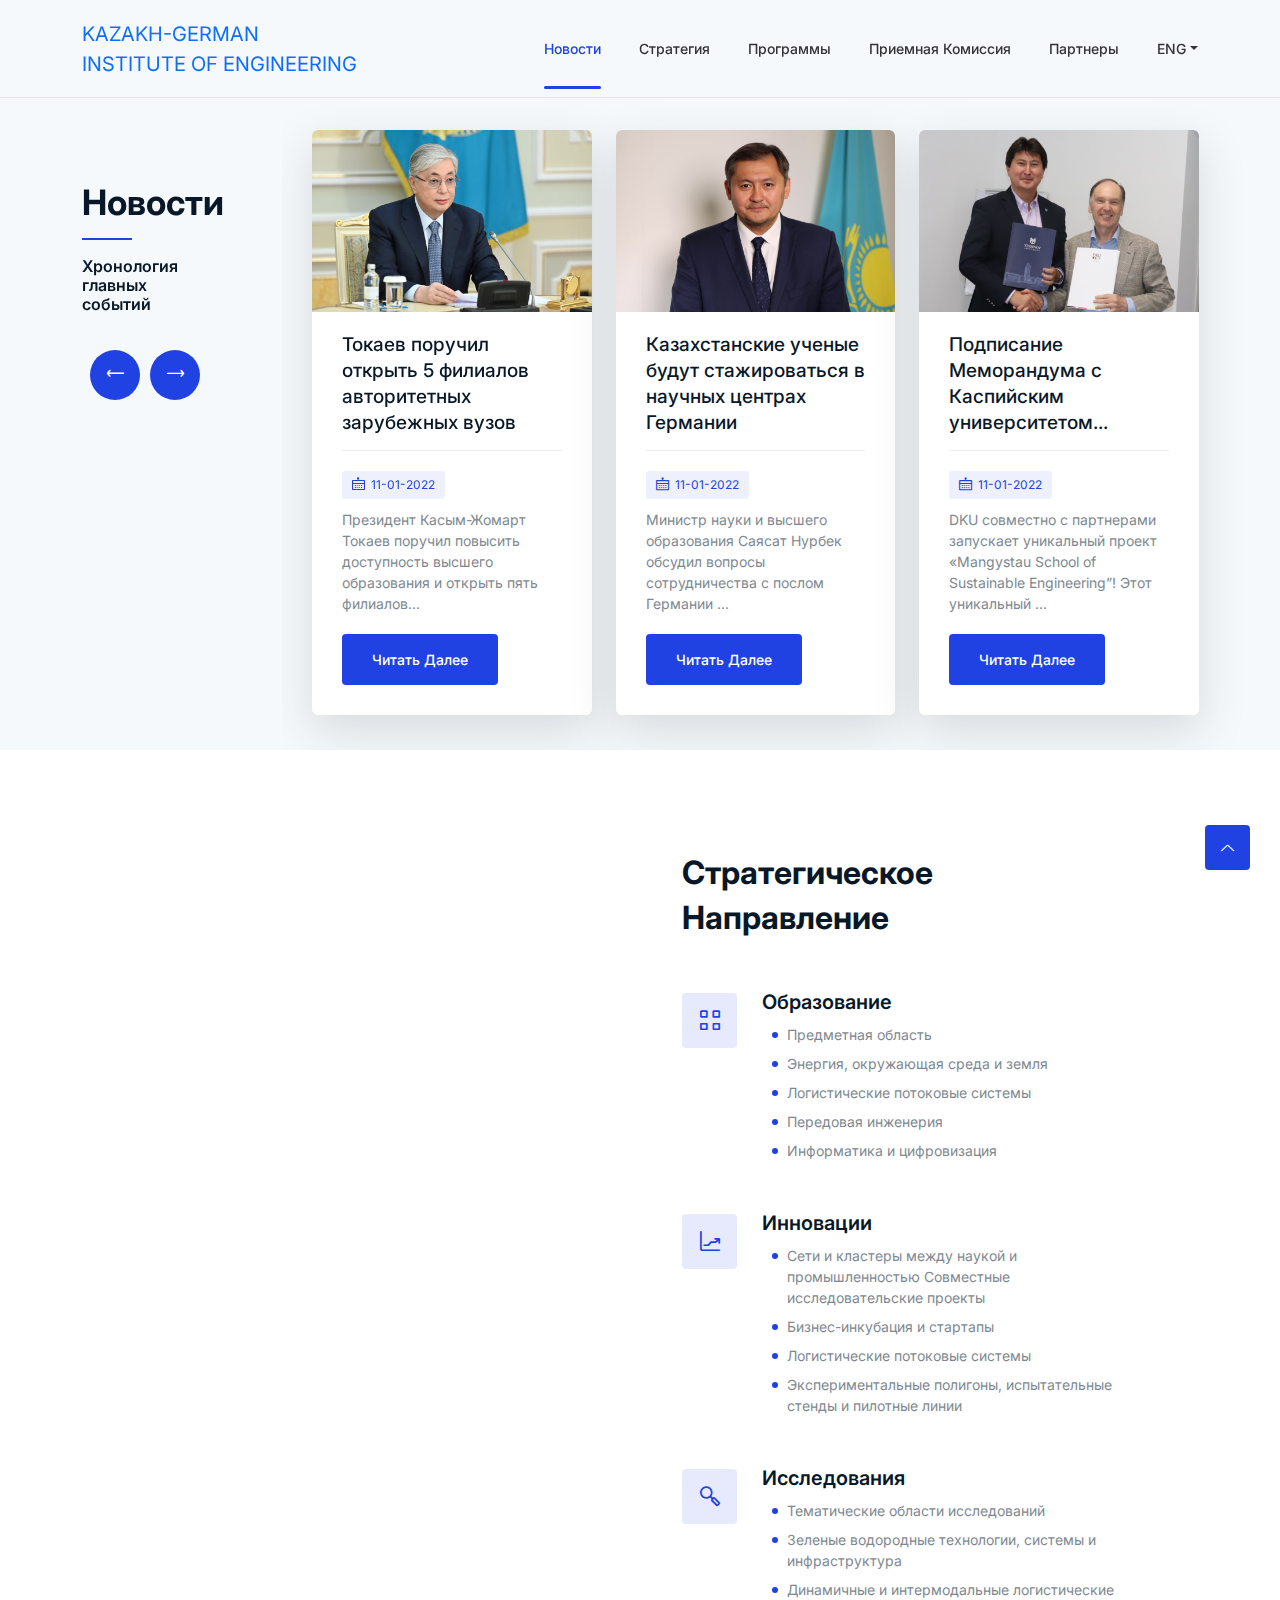
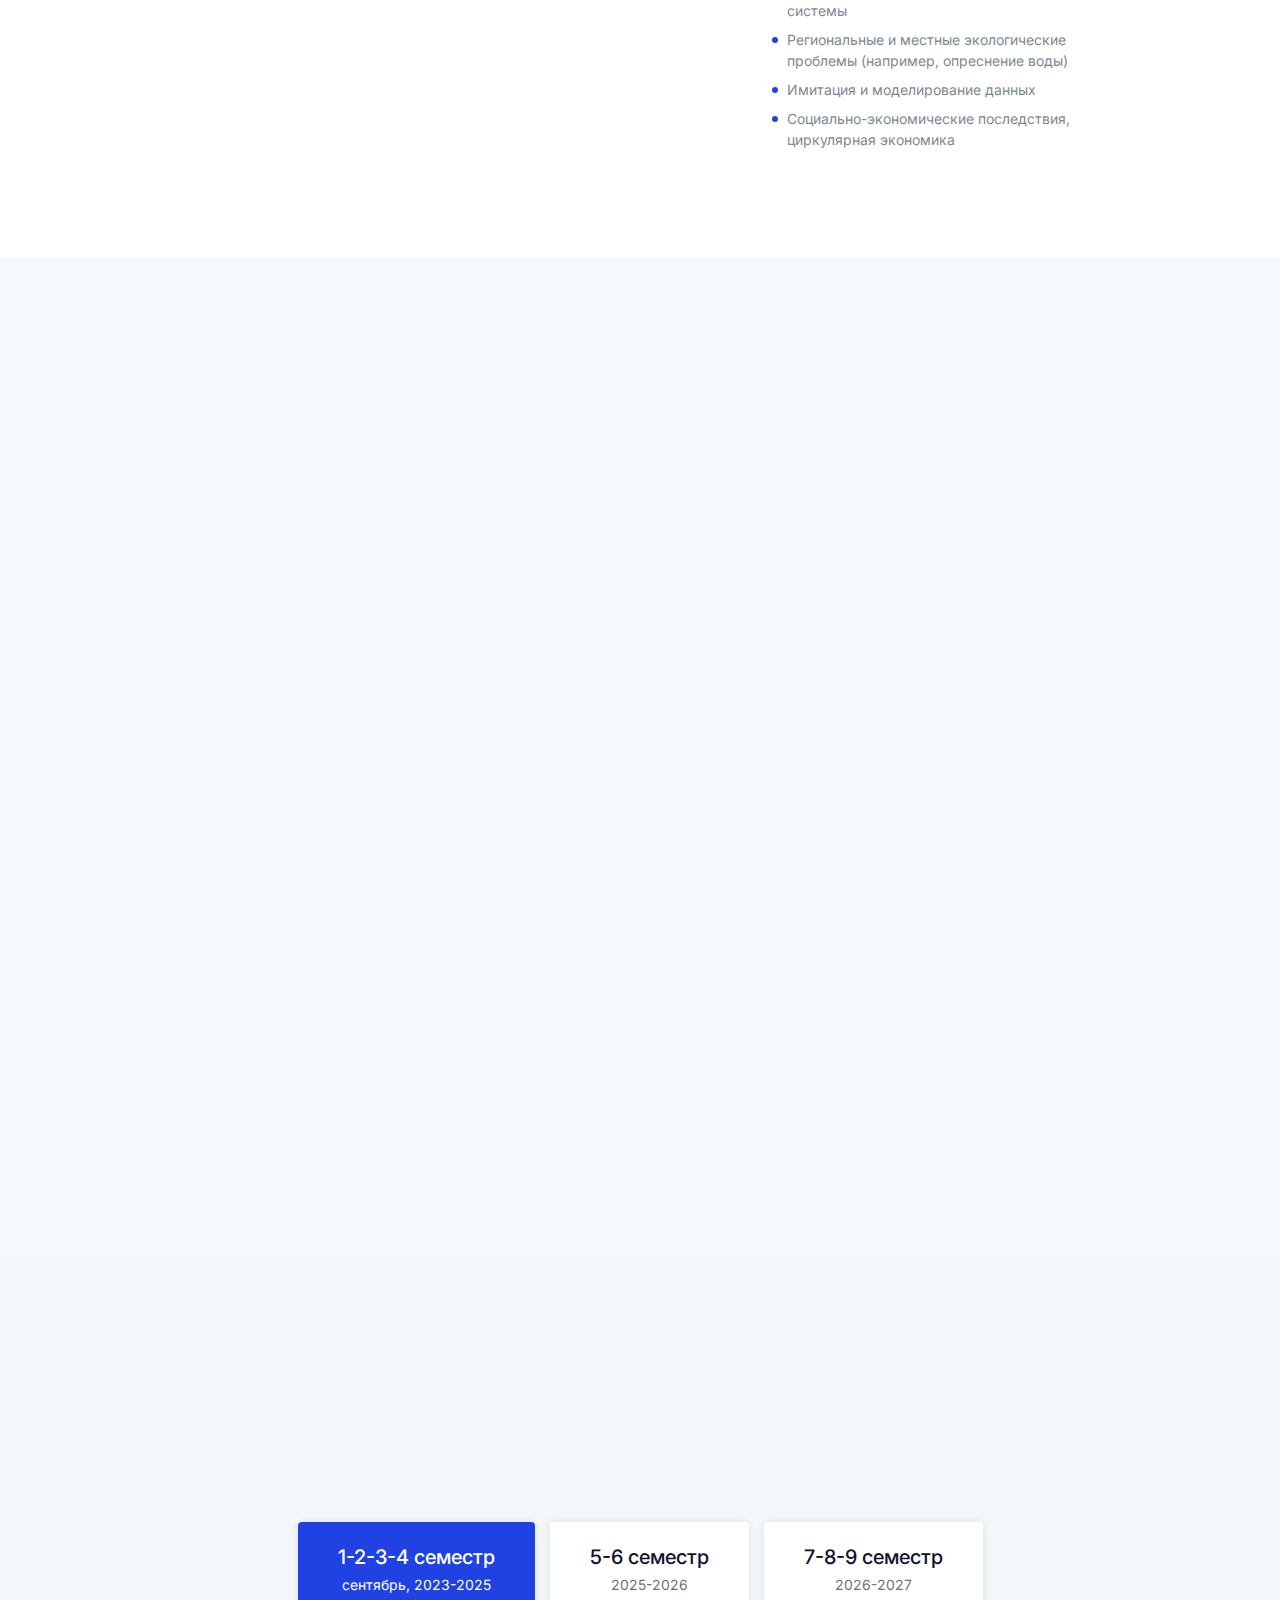
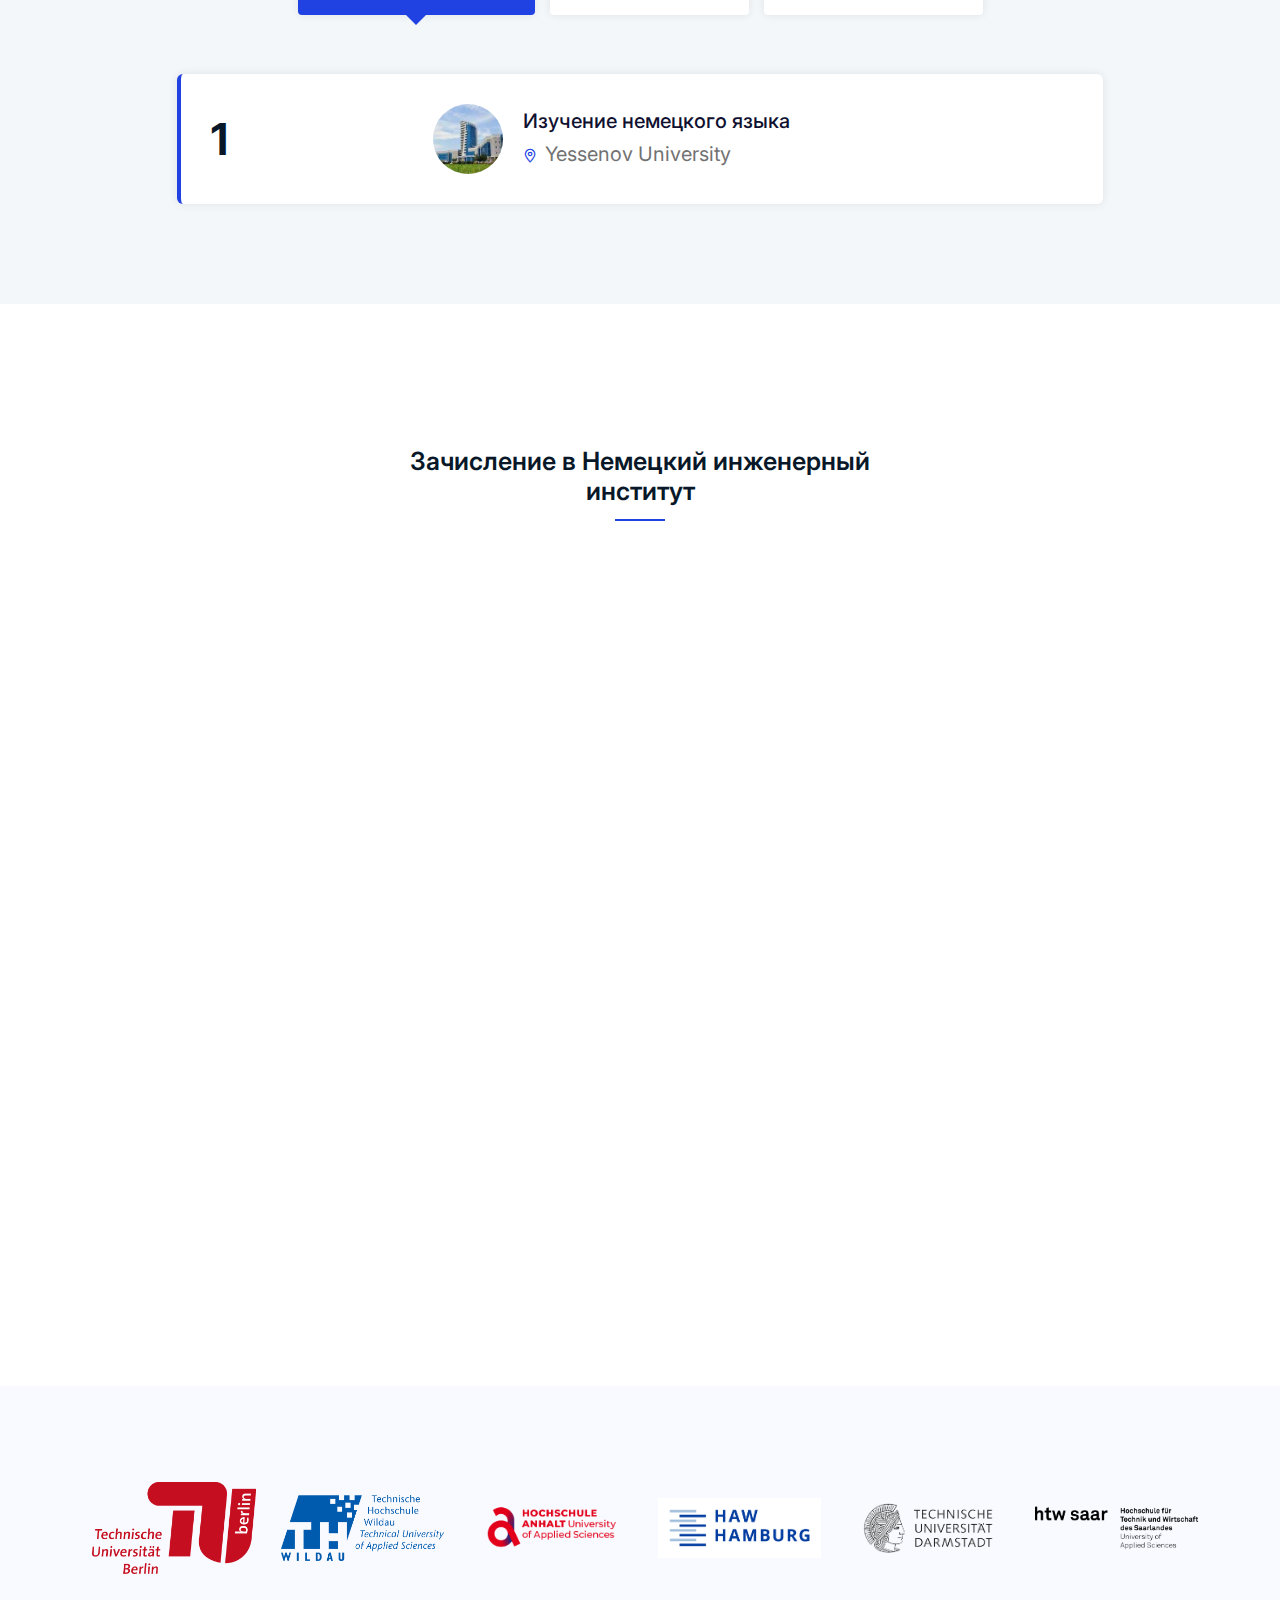
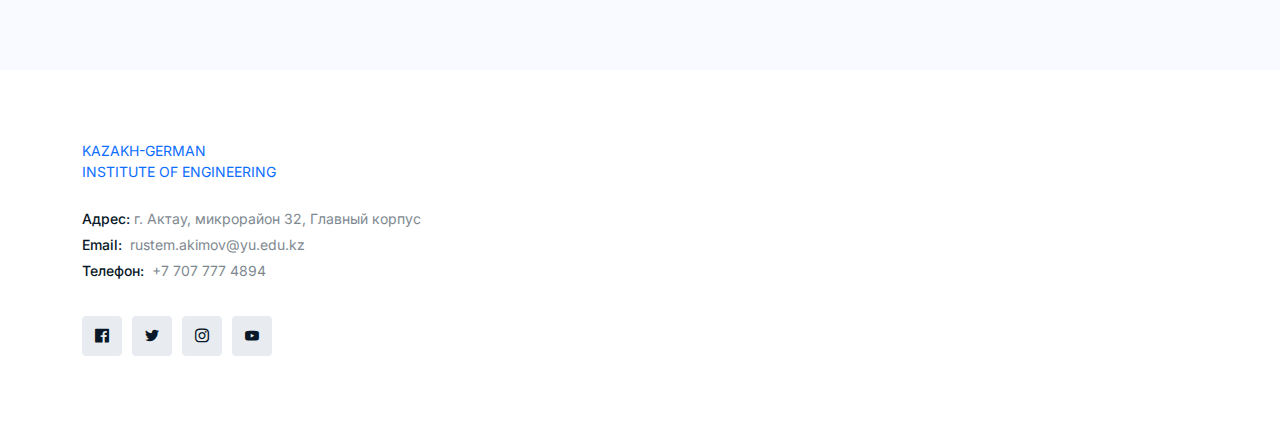
==== commit a410958b: "index" ====
--- a/index.html
+++ b/index.html
@@ -97,6 +97,12 @@
     }
 
     @media (min-width:1200px) {
+
+      .hero-area.style2 .col-lg-4 {
+      flex: 0 0 auto;
+      width: 31.333%;
+
+    }
       .hero-area.style2 .tns-controls button:last-child {
         border-radius: 50%;
         left: -120px;
@@ -371,18 +377,18 @@
               <div class="collapse navbar-collapse sub-menu-bar" id="navbarSupportedContent">
                 <ul id="nav" class="navbar-nav ml-auto">
                   <li class="nav-item">
-                    <a class="active" href="index.html">News</a>
+                    <a class="active" href="index.html">Новости</a>
                   </li>
-                  <li class="nav-item"><a href="#strategy">Strategy</a>
+                  <li class="nav-item"><a href="#strategy">Cтратегия</a>
 
                   </li>
-                  <li class="nav-item"><a href="#">Programs</a>
+                  <li class="nav-item"><a href="#">Программы</a>
 
                   </li>
-                  <li class="nav-item"><a href="#">Admission </a>
+                  <li class="nav-item"><a href="#">Приемная комиссия</a>
 
                   </li>
-                  <li class="nav-item"><a href="#">Partners</a>
+                  <li class="nav-item"><a href="#">Партнеры</a>
 
                   </li>
                   <li class="nav-item">
@@ -424,23 +430,60 @@
   </header>
 
 
-  <div class="modal fade form-modal" id="login" tabindex="-1" aria-hidden="true">
+  <div class="modal fade form-modal" id="news1" tabindex="-1" aria-hidden="true">
     <div class="modal-dialog max-width-px-2000 position-relative">
       <button type="button" class="circle-32 btn-reset bg-white pos-abs-tr mt-md-n6 mr-lg-n6 focus-reset z-index-supper" data-dismiss="modal"><i class="lni lni-close"></i></button>
-      <section class="section blog-single">
-        <div class="container">
-          <div class="row">
-            <div class="col-lg-10 offset-lg-1 col-12">
-              <div class="single-inner">
-                <div class="post-thumbnils">
-                  <img src="images/1i4XUocJo53u.jpg" alt="#" data-pagespeed-url-hash="3515419736" onload="pagespeed.CriticalImages.checkImageForCriticality(this);">
-                </div>
-
-              </div>
-            </div>
-          </div>
-        </div>
-      </section>
+
+
+                <section class="section blog-single">
+                  <div class="container">
+                    <div class="row">
+                      <div class="col-lg-12">
+                        <div class="single-inner">
+                          <div class="post-thumbnils">
+                            <img src="images/1.png" width="300px" alt="#" data-pagespeed-url-hash="3515419736" onload="pagespeed.CriticalImages.checkImageForCriticality(this);">
+                          </div>
+                          <div class="post-details">
+                            <div class="detail-inner">
+                              <h2 class="post-title">
+                                <a>Токаев поручил открыть 5 филиалов авторитетных зарубежных вузов</a>
+                              </h2>
+
+                              <ul class="custom-flex post-meta">
+                                <li>
+                                  <a href="#">
+                                    <i class="lni lni-calendar"></i>
+                                    11-01-2022
+                                  </a>
+                                </li>
+
+                              </ul>
+                              <p>Президент Касым-Жомарт Токаев поручил повысить доступность высшего образования и открыть пять филиалов авторитетных зарубежных вузов, передает корреспондент Tengrinews.kz.<br>
+На заседании Мажилиса Токаев заявил, что вопрос доступности высшего образования остается злободневным в Казахстане.
+</p>
+
+
+
+                              <blockquote>
+                                <div class="icon">
+                                  <i class="lni lni-quotation"></i>
+                                </div>
+                                <h4>"Особое внимание следует уделить выделению целевых грантов для молодежи из густонаселенных регионов страны. Для построения новой экономики важно повышение конкурентоспособности вузов. Недавно в Казахстане начали открываться филиалы ведущих зарубежных вузов. В скором времени планируется открытие филиалов передовых технических вузов России. Считаю необходимым к 2025 году открыть в нашей стране не менее пяти филиалов авторитетных зарубежных университетов. При этом два филиала вузов с техническим уклоном необходимо открыть на западе страны", - сказал Токаев.</h4>
+
+
+                              </blockquote>
+
+                            </div>
+
+
+
+                          </div>
+                        </div>
+                      </div>
+
+                    </div>
+                  </div>
+                </section>
 
     </div>
   </div>
@@ -477,7 +520,7 @@
                             <img class="thumb" src="images/1.png" alt="#">
                           </div>
                           <div class="content-body">
-                            <h4 class="title"><a href="blog-single.html">Токаев поручил открыть 5 филиалов авторитетных зарубежных вузов</a></h4>
+                            <h4 class="title"><a href=" ">Токаев поручил открыть 5 филиалов авторитетных зарубежных вузов</a></h4>
                             <div class="meta-details">
                               <ul>
                                 <li><a href="#"><i class="lni lni-calendar"></i> 11-01-2022</a></li>
@@ -485,7 +528,7 @@
                             </div>
                             <p>Президент Касым-Жомарт Токаев поручил повысить доступность высшего образования и открыть пять филиалов...</p>
                             <div class="button">
-                              <a data-toggle="modal" data-target="#login" class="btn">Читать далее</a>
+                              <a data-toggle="modal" data-target="#news1" class="btn">Читать далее</a>
                             </div>
                           </div>
                         </div>
@@ -495,10 +538,10 @@
 
                         <div class="single-testimonial single-news wow fadeInUp">
                           <div class="image">
-                            <img class="thumb" src="images/1.png" alt="#">
+                            <img class="thumb" src="images/2.png" alt="#">
                           </div>
                           <div class="content-body">
-                            <h4 class="title"><a href="blog-single.html">Казахстанские ученые будут стажироваться в научных центрах Германии</a></h4>
+                            <h4 class="title"><a href=" ">Казахстанские ученые будут стажироваться в научных центрах Германии</a></h4>
                             <div class="meta-details">
                               <ul>
                                 <li><a href="#"><i class="lni lni-calendar"></i> 11-01-2022</a></li>
@@ -506,7 +549,7 @@
                             </div>
                             <p>Министр науки и высшего образования Саясат Нурбек обсудил вопросы сотрудничества с послом Германии ...</p>
                             <div class="button">
-                              <a href="blog-single.html" class="btn">Читать далее</a>
+                              <a href=" " class="btn">Читать далее</a>
                             </div>
                           </div>
                         </div>
@@ -519,15 +562,15 @@
                             <img class="thumb" src="images/3.png" alt="#">
                           </div>
                           <div class="content-body">
-                            <h4 class="title"><a href="blog-single.html">Подписание Меморандума с Каспийским университетом технологий и инжиниринга</a></h4>
+                            <h4 class="title"><a href=" ">Подписание Меморандума с Каспийским университетом...</a></h4>
                             <div class="meta-details">
                               <ul>
                                 <li><a href="#"><i class="lni lni-calendar"></i> 11-01-2022</a></li>
                               </ul>
                             </div>
-                            <p>DKU совместно с партнерами запускает уникальный проект «Mangystau School of Sustainable Engineering”!...</p>
+                            <p>DKU совместно с партнерами запускает уникальный проект «Mangystau School of Sustainable Engineering”! Этот уникальный ...</p>
                             <div class="button">
-                              <a href="blog-single.html" class="btn">Читать далее</a>
+                              <a href=" " class="btn">Читать далее</a>
                             </div>
                           </div>
                         </div>
@@ -549,7 +592,7 @@
                             <img class="thumb" src="images/4.png" alt="#">
                           </div>
                           <div class="content-body">
-                            <h4 class="title"><a href="blog-single.html">Рабочая ознакомительная поездка делегации DKU в университет им. Есенова</a></h4>
+                            <h4 class="title"><a href=" ">Рабочая ознакомительная поездка делегации DKU в университет...</a></h4>
                             <div class="meta-details">
                               <ul>
                                 <li><a href="#"><i class="lni lni-calendar"></i> 11-01-2022</a></li>
@@ -557,7 +600,7 @@
                             </div>
                             <p>С 11 по 15 октября состоялась рабочая ознакомительная поездка делегации DKU в университет им. Есенова, г. Актау!...</p>
                             <div class="button">
-                              <a href="blog-single.html" class="btn">Читать далее</a>
+                              <a href=" " class="btn">Читать далее</a>
                             </div>
                           </div>
                         </div>
@@ -570,7 +613,7 @@
                             <img class="thumb" src="images/5.png" alt="#">
                           </div>
                           <div class="content-body">
-                            <h4 class="title"><a href="blog-single.html">Институт инжиниринга по немецким стандартам появится в Мангистау</a></h4>
+                            <h4 class="title"><a href=" ">Институт инжиниринга по немецким стандартам появится в Мангистау</a></h4>
                             <div class="meta-details">
                               <ul>
                                 <li><a href="#"><i class="lni lni-calendar"></i> 11-01-2022</a></li>
@@ -578,7 +621,7 @@
                             </div>
                             <p>На базе Каспийского университета технологий и инжиниринга имени Шахмардана Есенова (Yessenov University)...</p>
                             <div class="button">
-                              <a href="blog-single.html" class="btn">Читать далее</a>
+                              <a href=" " class="btn">Читать далее</a>
                             </div>
                           </div>
                         </div>
@@ -591,7 +634,7 @@
                             <img class="thumb" src="images/6.png" alt="#">
                           </div>
                           <div class="content-body">
-                            <h4 class="title"><a href="blog-single.html">В HAW HAMBURG, ведущем вузе Северной Германии, начались соглашения</a></h4>
+                            <h4 class="title"><a href=" ">В HAW HAMBURG, ведущем вузе Северной Германии, начались соглашения</a></h4>
                             <div class="meta-details">
                               <ul>
                                 <li><a href="#"><i class="lni lni-calendar"></i> 11-01-2022</a></li>
@@ -599,7 +642,7 @@
                             </div>
                             <p>Гамбургский университет прикладных наук – известное заведение, цель которого состоит в выработке устойчивых решений...</p>
                             <div class="button">
-                              <a href="blog-single.html" class="btn">Читать далее</a>
+                              <a href=" " class="btn">Читать далее</a>
                             </div>
                           </div>
                         </div>
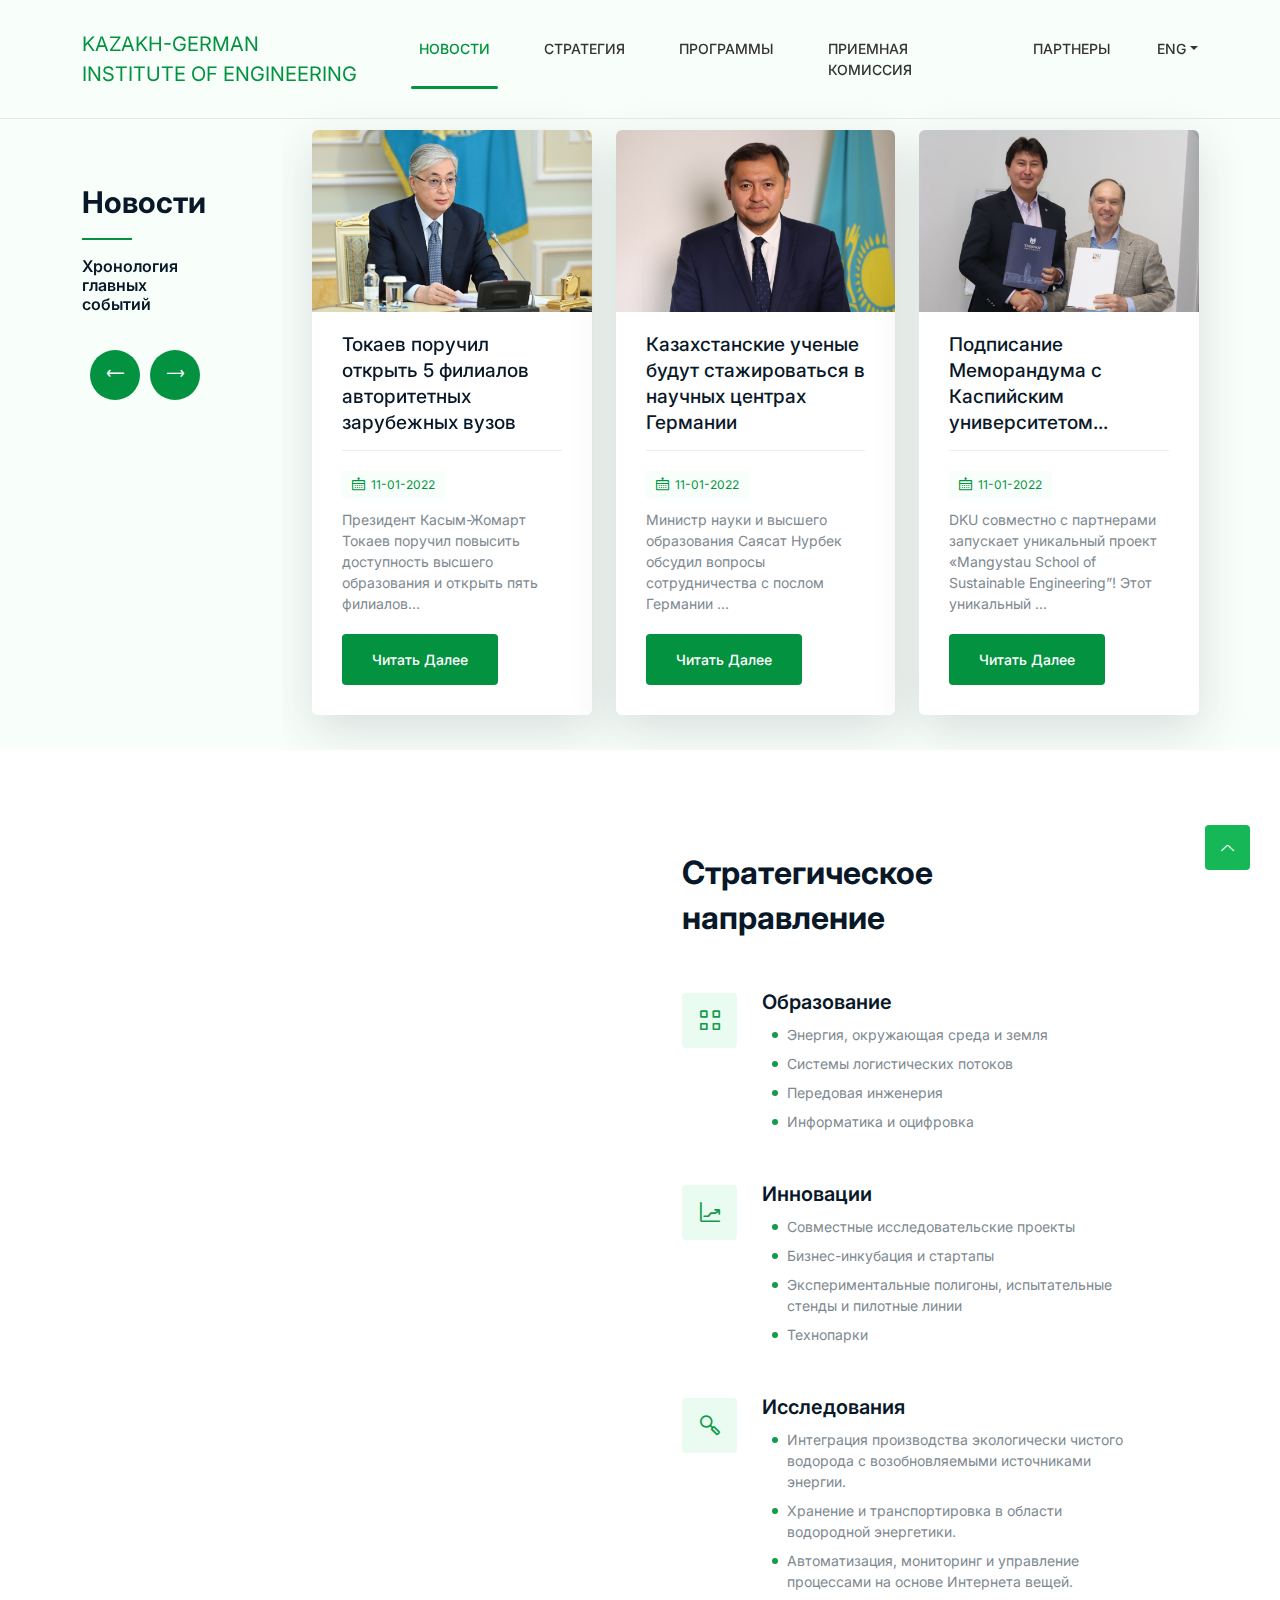
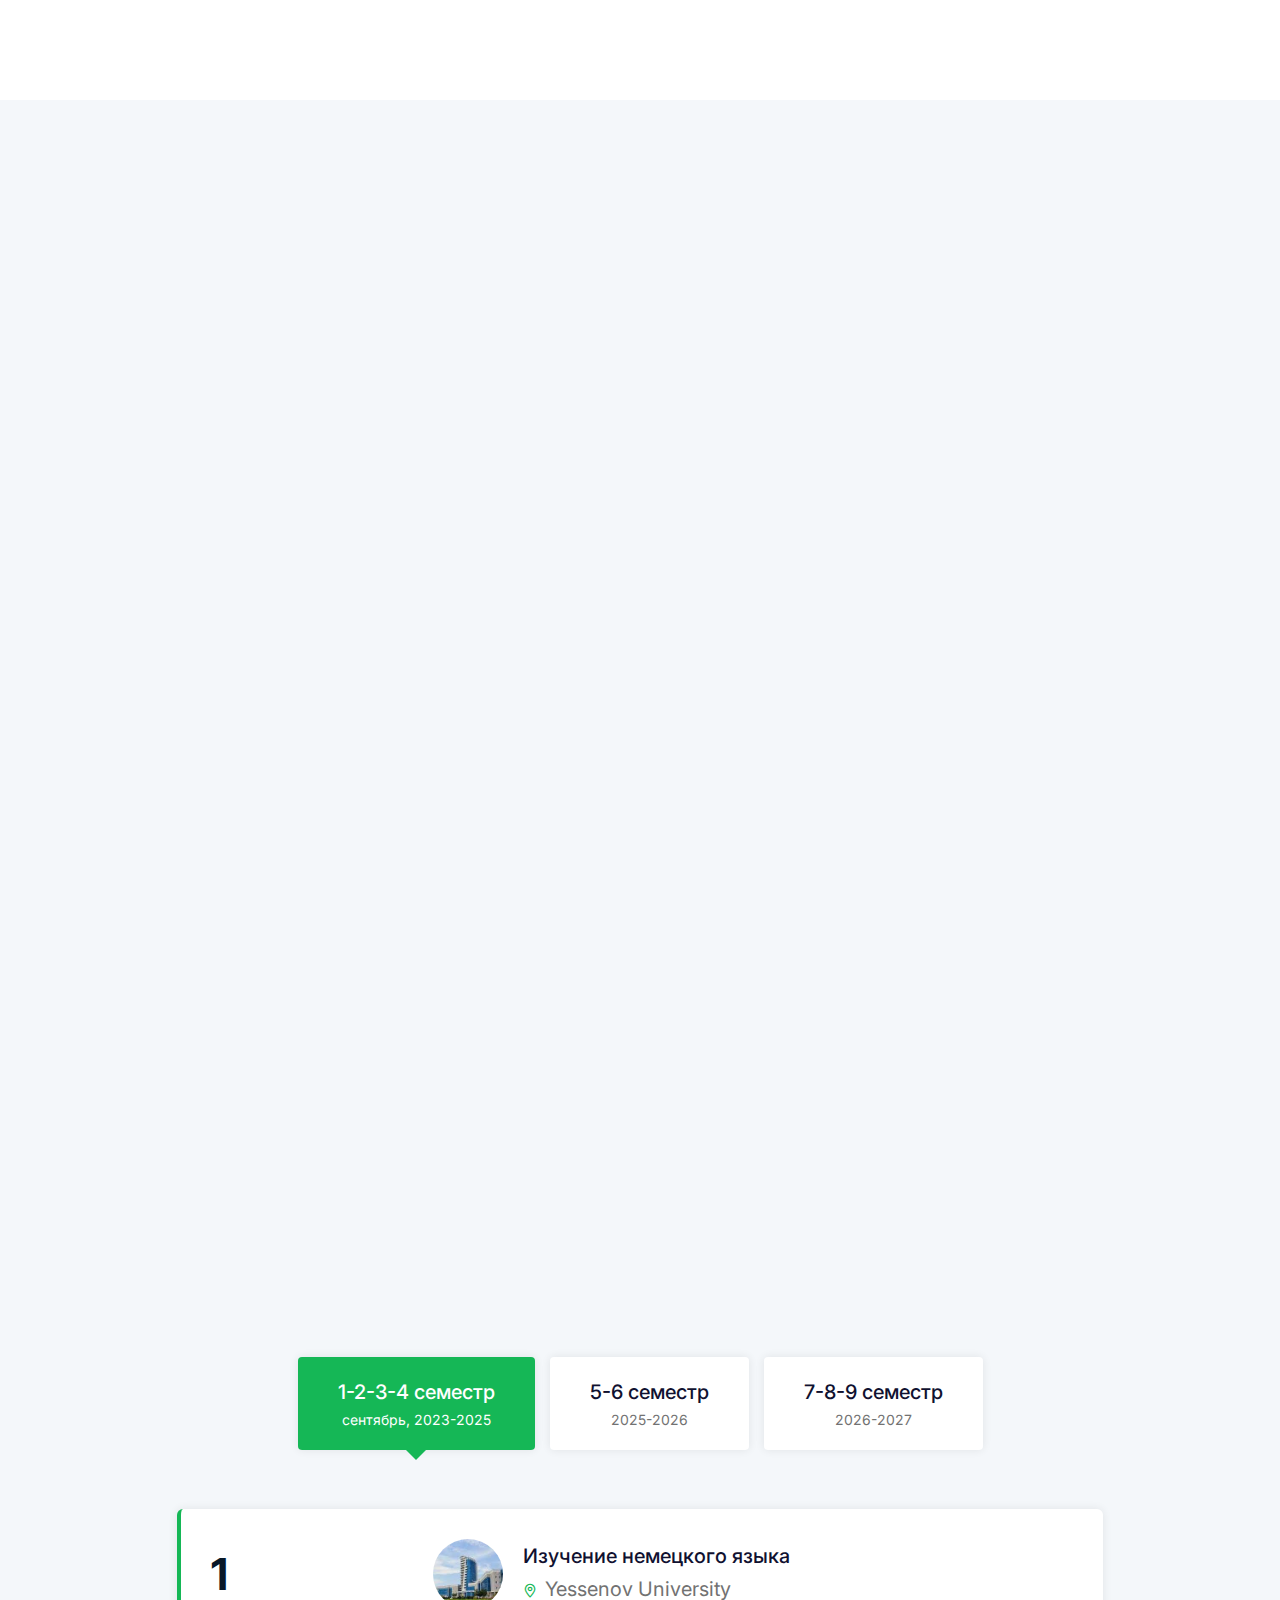
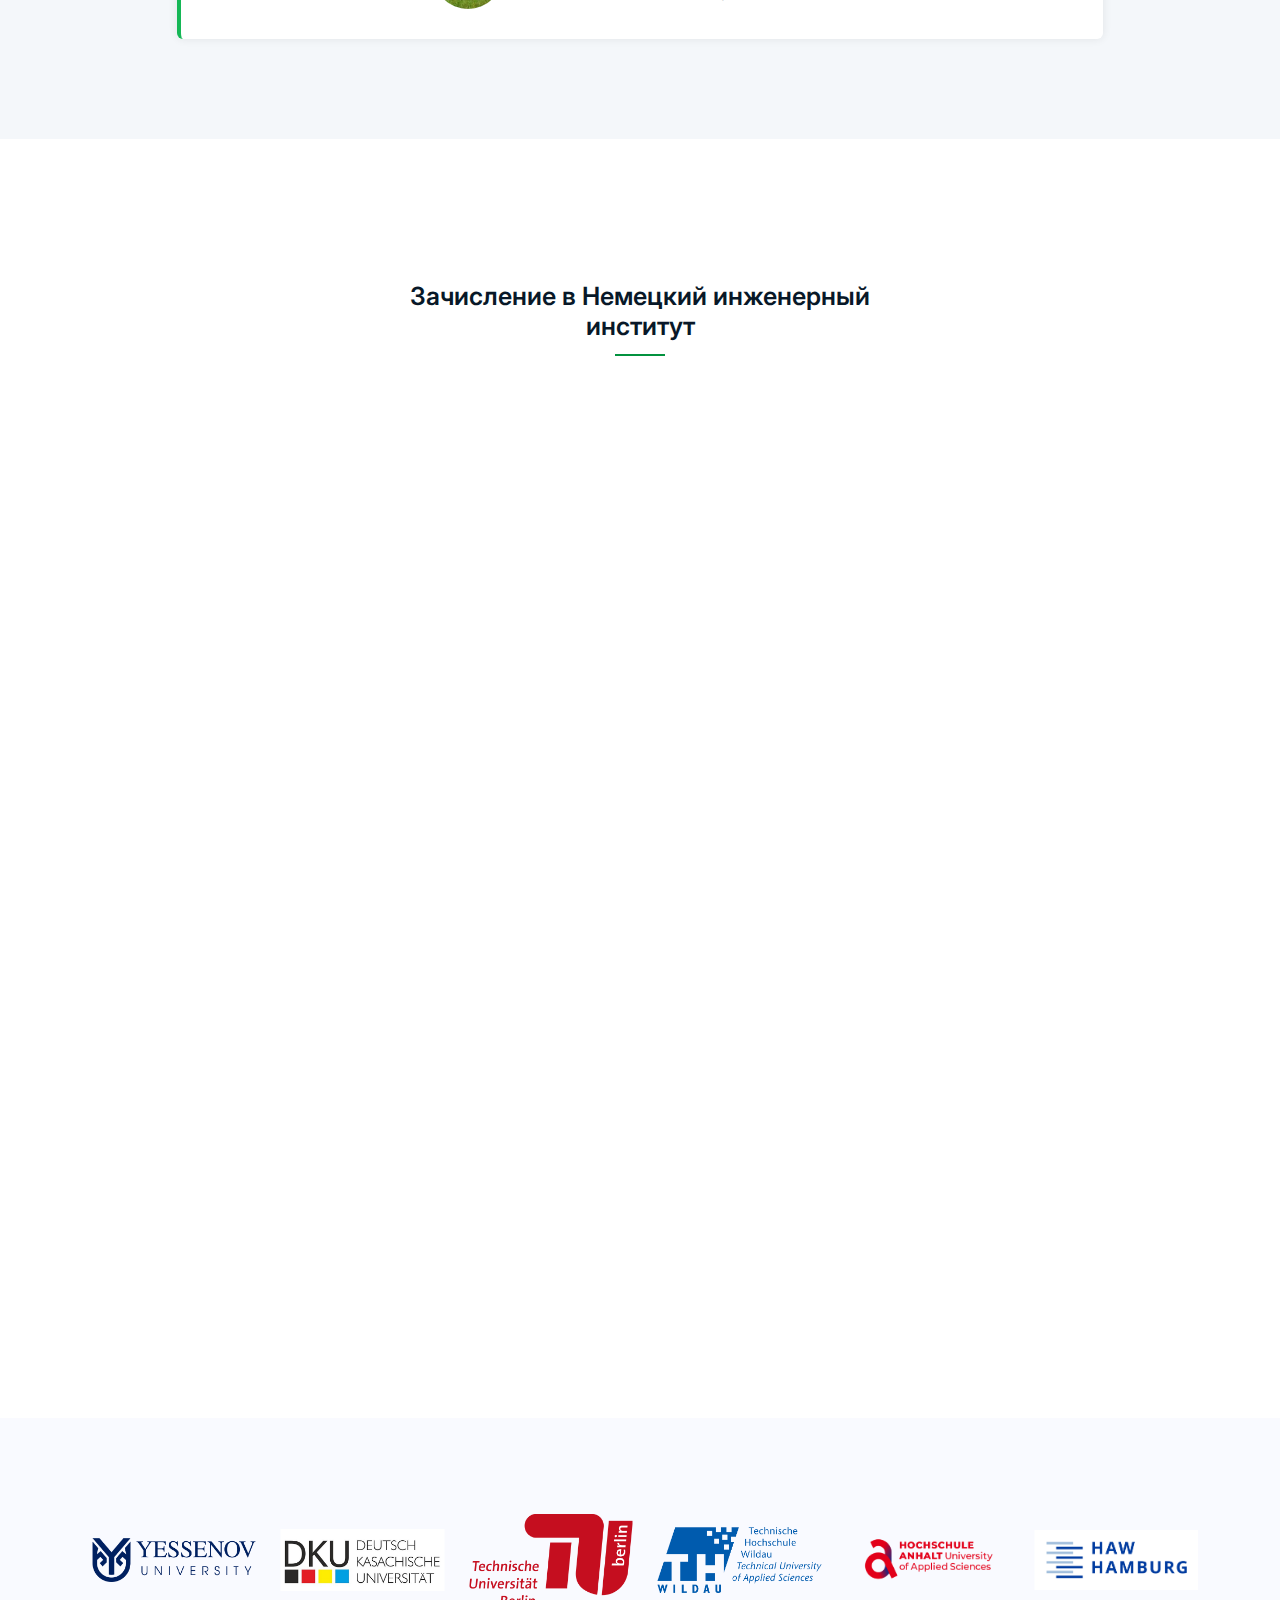
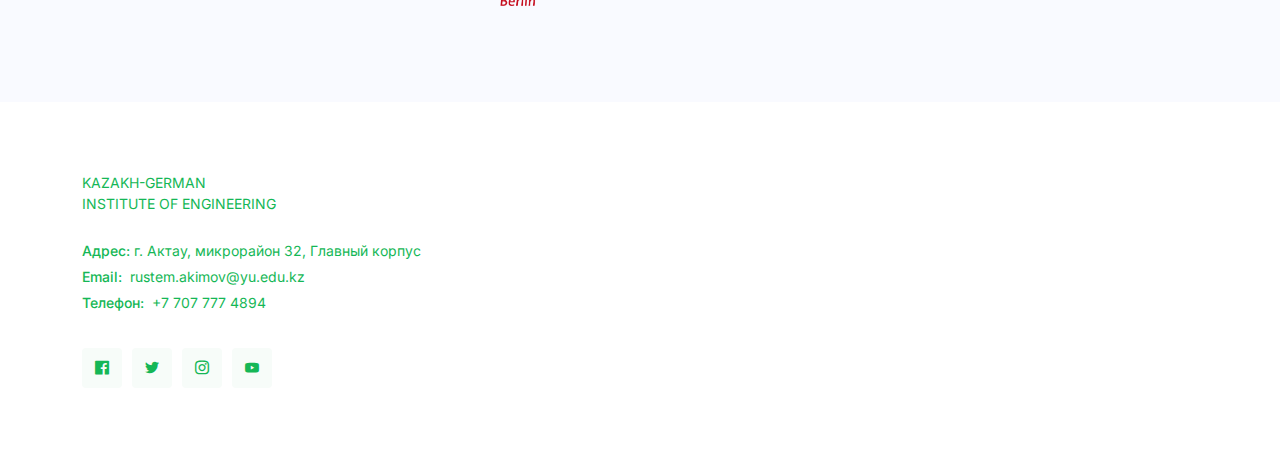
==== commit de3fc3a6: "Added green color" ====
--- a/index.html
+++ b/index.html
@@ -19,37 +19,23 @@
 <body>
 
   <style media="screen">
-    .find-job .single-job .job-content h4 {
-      padding-right: 200px;
-      position: relative;
-      padding-bottom: 0px;
-    }
-
-
     @media (max-width:575.98px) {
-      .hero-area.style2 .tns-controls button:last-child {
-        border-radius: 50%;
-        left: 0px;
-      }
-
-      .hero-area.style2 .hero-inner {
-        margin-left: 200px;
-      }
-
-      .hero-area.style2 #tns3>.tns-item {
-        width: calc(16.999%);
-      }
-
-      .hero-area.style2 .tns-controls button:first-child {
-        border-radius: 50%;
-        left: 0px;
-      }
-
-      .hero-area.style2 .col-lg-4 {
-        flex: 0 0 auto;
-        width: 10%;
-
-      }
+      .hero-area.style2.set {
+        display: none;
+
+      }
+
+      .hero-area.style2.sec {
+        display: block;
+
+      }
+
+      .hero-area.style2.sec .section-title {
+        position: static;
+        margin-top: 100px;
+        margin-bottom: 0px;
+      }
+
 
       .client-logo-section .client-logo-wrapper .client-logo-carousel .client-logo img {
         opacity: 100%;
@@ -62,30 +48,62 @@
       .client-logo-section .client-logo-wrapper .client-logo-carousel .client-logo img {
         opacity: 100%;
       }
+
+      .hero-area.style2.set {
+        display: none;
+
+      }
+
+      .hero-area.style2.sec {
+        display: block;
+
+      }
+
+      .hero-area.style2.sec .section-title {
+        position: static;
+        margin-top: 100px;
+        margin-bottom: 0px;
+      }
     }
 
-    @media (max-width:991.98px) {}
+    @media (max-width:991.98px) {
+      .hero-area.style2.set {
+        display: none;
+
+      }
+
+      .hero-area.style2.sec {
+        display: block;
+
+      }
+
+      .hero-area.style2.sec .section-title {
+        position: static;
+        margin-top: 100px;
+        margin-bottom: 0px;
+      }
+    }
 
     @media (max-width:1199.98px) {
-      .hero-area.style2 .tns-controls button:last-child {
+      .hero-area.style2.set .tns-controls button:last-child {
         border-radius: 50%;
         left: -120px;
       }
 
-      .hero-area.style2 .hero-inner {
+      .hero-area.style2.set .hero-inner {
         margin-left: 200px;
       }
 
-      .hero-area.style2 #tns3>.tns-item {
+      .hero-area.style2.set #tns3>.tns-item {
         width: calc(16.999%);
       }
 
-      .hero-area.style2 .tns-controls button:first-child {
+      .hero-area.style2.set .tns-controls button:first-child {
         border-radius: 50%;
         left: -180px;
       }
 
-      .hero-area.style2 .col-lg-4 {
+      .hero-area.style2.set .col-lg-4 {
         flex: 0 0 auto;
         width: 28%;
 
@@ -94,34 +112,48 @@
       .client-logo-section .client-logo-wrapper .client-logo-carousel .client-logo img {
         opacity: 100%;
       }
+
+
+
+
     }
 
+    @media (min-width:1000px) {
+      .hero-area.style2.sec {
+        display: none;
+
+      }
+
+    }
+
+
     @media (min-width:1200px) {
 
-      .hero-area.style2 .col-lg-4 {
-      flex: 0 0 auto;
-      width: 31.333%;
-
-    }
-      .hero-area.style2 .tns-controls button:last-child {
+      .hero-area.style2.set .col-lg-4 {
+        flex: 0 0 auto;
+        width: 31.333%;
+
+      }
+
+      .hero-area.style2.set .tns-controls button:last-child {
         border-radius: 50%;
         left: -120px;
       }
 
-      .hero-area.style2 .hero-inner {
+      .hero-area.style2.set .hero-inner {
         margin-left: 200px;
       }
 
-      .hero-area.style2 #tns3>.tns-item {
+      .hero-area.style2.set #tns3>.tns-item {
         width: calc(16.8%)
       }
 
-      .hero-area.style2 .tns-controls button:first-child {
+      .hero-area.style2.set .tns-controls button:first-child {
         border-radius: 50%;
         left: -180px;
       }
 
-      .hero-area.style2 .col-lg-4 {
+      .hero-area.style2.set .col-lg-4 {
         flex: 0 0 auto;
         width: 27%;
 
@@ -130,6 +162,14 @@
       .client-logo-section .client-logo-wrapper .client-logo-carousel .client-logo img {
         opacity: 100%;
       }
+
+      .hero-area.style2.sec {
+        display: none;
+      }
+
+      .section-title h2 {
+        font-size: 30px;
+      }
     }
 
     @media (min-width:1400px) {
@@ -139,28 +179,32 @@
       }
 
 
-      .hero-area.style2 .tns-controls button:last-child {
+      .hero-area.style2.set .tns-controls button:last-child {
         border-radius: 50%;
         left: -220px;
       }
 
-      .hero-area.style2 .hero-inner {
+      .hero-area.style2.set .hero-inner {
         margin-left: 300px;
       }
 
-      .hero-area.style2 #tns3>.tns-item {
+      .hero-area.style2.set #tns3>.tns-item {
         width: auto;
       }
 
-      .hero-area.style2 .tns-controls button:first-child {
+      .hero-area.style2.set .tns-controls button:first-child {
         border-radius: 50%;
         left: -280px;
       }
 
-      .hero-area.style2 .col-lg-4 {
+      .hero-area.style2.set .col-lg-4 {
         flex: 0 0 auto;
         width: 27%;
 
+      }
+
+      .hero-area.style2.sec {
+        display: none;
       }
     }
 
@@ -173,7 +217,7 @@
       width: 6px;
       display: block;
       border-radius: 50%;
-      background-color: #2042e3;
+      background-color: #129B4B;
     }
 
     .about-us ul li {
@@ -204,7 +248,7 @@
         <div class="row align-items-center">
           <div class="col-lg-12">
             <nav class="navbar navbar-expand-lg">
-              <a class="navbar-brand logo" href="index.html">
+              <a class="navbar-brand logo" href="https://kgie.yu.edu.kz/">
                 <script data-pagespeed-no-defer="">
                   (function() {
                     for (var g = "function" == typeof Object.defineProperties ? Object.defineProperty : function(b, c, a) {
@@ -369,37 +413,37 @@
                 </script>
                 KAZAKH-GERMAN <br> INSTITUTE OF ENGINEERING
               </a>
-              <button style="background-color: #2042e3;" class="navbar-toggler" type="button" data-toggle="collapse" data-target="#navbarSupportedContent" aria-controls="navbarSupportedContent" aria-expanded="false" aria-label="Toggle navigation">
-                <span  class="toggler-icon"></span>
+              <button style="background-color: #15B756;" class="navbar-toggler" type="button" data-toggle="collapse" data-target="#navbarSupportedContent" aria-controls="navbarSupportedContent" aria-expanded="false" aria-label="Toggle navigation">
+                <span class="toggler-icon"></span>
                 <span class="toggler-icon"></span>
                 <span class="toggler-icon"></span>
               </button>
               <div class="collapse navbar-collapse sub-menu-bar" id="navbarSupportedContent">
                 <ul id="nav" class="navbar-nav ml-auto">
                   <li class="nav-item">
-                    <a class="active" href="index.html">Новости</a>
-                  </li>
-                  <li class="nav-item"><a href="#strategy">Cтратегия</a>
-
-                  </li>
-                  <li class="nav-item"><a href="#">Программы</a>
-
-                  </li>
-                  <li class="nav-item"><a href="#">Приемная комиссия</a>
-
-                  </li>
-                  <li class="nav-item"><a href="#">Партнеры</a>
-
+                    <a class="nav-link active" href="#news">НОВОСТИ</a>
                   </li>
                   <li class="nav-item">
-    <a class="dropdown-toggle" id="selectedLang" type="button" href="#">ENG</a>
-    <ul class="sub-menu">
-      <li><a style="display:none;" href="#" data-lang="en">ENG</a></li>
-      <li><a href="#" data-lang="kz">ҚАЗ</a></li>
-      <li><a href="#" data-lang="ru">РУС</a></li>
-      <li><a href="#" data-lang="de">DEU</a></li>
-    </ul>
-  </li>
+                    <a class="nav-link" href="#strategy">СТРАТЕГИЯ</a>
+                  </li>
+                  <li class="nav-item">
+                    <a class="nav-link" href="#programs">ПРОГРАММЫ</a>
+                  </li>
+                  <li class="nav-item">
+                    <a class="nav-link" href="#admission">ПРИЕМНАЯ КОМИССИЯ</a>
+                  </li>
+                  <li class="nav-item">
+                    <a class="nav-link" href="#partners">ПАРТНЕРЫ</a>
+                  </li>
+                  <li class="nav-item">
+                    <a class="dropdown-toggle" id="selectedLang" href="#">ENG</a>
+                    <ul class="sub-menu">
+                      <li><a style="display:none;" href="#" data-lang="en">ENG</a></li>
+                      <li><a href="#" data-lang="kz">ҚАЗ</a></li>
+                      <li><a href="#" data-lang="ru">РУС</a></li>
+                      <li><a href="#" data-lang="de">DEU</a></li>
+                    </ul>
+                  </li>
 
                   <!-- <div class="">
                     <li class="nav-item"><a href="contact.html">ENG </a>
@@ -435,68 +479,70 @@
       <button type="button" class="circle-32 btn-reset bg-white pos-abs-tr mt-md-n6 mr-lg-n6 focus-reset z-index-supper" data-dismiss="modal"><i class="lni lni-close"></i></button>
 
 
-                <section class="section blog-single">
-                  <div class="container">
-                    <div class="row">
-                      <div class="col-lg-12">
-                        <div class="single-inner">
-                          <div class="post-thumbnils">
-                            <img src="images/1.png" width="300px" alt="#" data-pagespeed-url-hash="3515419736" onload="pagespeed.CriticalImages.checkImageForCriticality(this);">
-                          </div>
-                          <div class="post-details">
-                            <div class="detail-inner">
-                              <h2 class="post-title">
-                                <a>Токаев поручил открыть 5 филиалов авторитетных зарубежных вузов</a>
-                              </h2>
-
-                              <ul class="custom-flex post-meta">
-                                <li>
-                                  <a href="#">
-                                    <i class="lni lni-calendar"></i>
-                                    11-01-2022
-                                  </a>
-                                </li>
-
-                              </ul>
-                              <p>Президент Касым-Жомарт Токаев поручил повысить доступность высшего образования и открыть пять филиалов авторитетных зарубежных вузов, передает корреспондент Tengrinews.kz.<br>
-На заседании Мажилиса Токаев заявил, что вопрос доступности высшего образования остается злободневным в Казахстане.
-</p>
-
-
-
-                              <blockquote>
-                                <div class="icon">
-                                  <i class="lni lni-quotation"></i>
-                                </div>
-                                <h4>"Особое внимание следует уделить выделению целевых грантов для молодежи из густонаселенных регионов страны. Для построения новой экономики важно повышение конкурентоспособности вузов. Недавно в Казахстане начали открываться филиалы ведущих зарубежных вузов. В скором времени планируется открытие филиалов передовых технических вузов России. Считаю необходимым к 2025 году открыть в нашей стране не менее пяти филиалов авторитетных зарубежных университетов. При этом два филиала вузов с техническим уклоном необходимо открыть на западе страны", - сказал Токаев.</h4>
-
-
-                              </blockquote>
-
-                            </div>
-
-
-
-                          </div>
-                        </div>
-                      </div>
-
-                    </div>
-                  </div>
-                </section>
+      <section class="section blog-single">
+        <div class="container">
+          <div class="row">
+            <div class="col-lg-12">
+              <div class="single-inner">
+                <div class="post-thumbnils">
+                  <img src="images/1.png" width="300px" alt="#" data-pagespeed-url-hash="3515419736" onload="pagespeed.CriticalImages.checkImageForCriticality(this);">
+                </div>
+                <div class="post-details">
+                  <div class="detail-inner">
+                    <h2 class="post-title">
+                      <a>Токаев поручил открыть 5 филиалов авторитетных зарубежных вузов</a>
+                    </h2>
+
+                    <ul class="custom-flex post-meta">
+                      <li>
+                        <a href="#">
+                          <i class="lni lni-calendar"></i>
+                          11-01-2022
+                        </a>
+                      </li>
+
+                    </ul>
+                    <p>Президент Касым-Жомарт Токаев поручил повысить доступность высшего образования и открыть пять филиалов авторитетных зарубежных вузов, передает корреспондент Tengrinews.kz.<br>
+                      На заседании Мажилиса Токаев заявил, что вопрос доступности высшего образования остается злободневным в Казахстане.
+                    </p>
+
+
+
+                    <blockquote>
+                      <div class="icon">
+                        <i class="lni lni-quotation"></i>
+                      </div>
+                      <h4>"Особое внимание следует уделить выделению целевых грантов для молодежи из густонаселенных регионов страны. Для построения новой экономики важно повышение конкурентоспособности вузов. Недавно в Казахстане начали открываться
+                        филиалы ведущих зарубежных вузов. В скором времени планируется открытие филиалов передовых технических вузов России. Считаю необходимым к 2025 году открыть в нашей стране не менее пяти филиалов авторитетных зарубежных
+                        университетов. При этом два филиала вузов с техническим уклоном необходимо открыть на западе страны", - сказал Токаев.</h4>
+
+
+                    </blockquote>
+
+                  </div>
+
+
+
+                </div>
+              </div>
+            </div>
+
+          </div>
+        </div>
+      </section>
 
     </div>
   </div>
 
 
-  <section class="hero-area style2">
+  <section id="news" class="hero-area style2 set">
     <div class="">
       <div class="container">
         <div class="row">
           <div class="col-lg-6 col-12" style="position: absolute; margin-top:180px;">
             <div class="section-title align-left wow fadeInLeft">
               <h2 data-translate="news">Новости</h2>
-              <h6  data-translate="chronology">Хронология главных событий</h6>
+              <h6 data-translate="chronology">Хронология главных событий</h6>
             </div>
           </div>
         </div>
@@ -568,7 +614,8 @@
                                 <li><a href="#"><i class="lni lni-calendar"></i> 11-01-2022</a></li>
                               </ul>
                             </div>
-                            <p>DKU совместно с партнерами запускает уникальный проект «Mangystau School of Sustainable Engineering”! Этот уникальный ...</p>
+                            <p>DKU совместно с
+                              партнерами запускает уникальный проект «Mangystau School of Sustainable Engineering”! Этот уникальный ...</p>
                             <div class="button">
                               <a href=" " class="btn">Читать далее</a>
                             </div>
@@ -666,6 +713,176 @@
 
 
 
+
+
+
+
+  <!-- Mobile version news -->
+
+  <section id="news" class="hero-area style2 sec">
+    <div class="">
+      <div class="container">
+        <div class="row">
+          <div class="col-lg-6 col-12" style="">
+            <div class="section-title align-left wow fadeInLeft">
+              <h2 data-translate="news">Новости</h2>
+              <h6 data-translate="chronology">Хронология главных событий</h6>
+            </div>
+          </div>
+        </div>
+      </div>
+    </div>
+
+    <div class="">
+      <div class="container" style="margin-top: -40px; ">
+        <div class="row">
+          <div class="hero-inner">
+            <div class="home-slider sec">
+              <div class="single-slider" style="">
+                <div class="latest-news-area section">
+
+
+
+
+                  <div class="single-news">
+                    <div class="image">
+                      <img class="thumb" src="images/1.png" alt="#">
+                    </div>
+                    <div class="content-body">
+                      <h4 class="title"><a href=" ">Токаев поручил открыть 5 филиалов авторитетных зарубежных вузов</a></h4>
+                      <div class="meta-details">
+                        <ul>
+                          <li><a href="#"><i class="lni lni-calendar"></i> 11-01-2022</a></li>
+                        </ul>
+                      </div>
+                      <p>Президент Касым-Жомарт Токаев поручил повысить доступность высшего образования и открыть пять филиалов...</p>
+                      <div class="button">
+                        <a data-toggle="modal" data-target="#news1" class="btn">Читать далее</a>
+                      </div>
+                    </div>
+                  </div>
+
+
+
+
+                </div>
+              </div>
+              <div class="single-slider">
+                <div class="latest-news-area section">
+                  <div class="container">
+                    <div class="row">
+
+
+
+                      <div class="single-testimonial single-news wow fadeInUp">
+                        <div class="image">
+                          <img class="thumb" src="images/4.png" alt="#">
+                        </div>
+                        <div class="content-body">
+                          <h4 class="title"><a href=" ">Рабочая ознакомительная поездка делегации DKU в университет...</a></h4>
+                          <div class="meta-details">
+                            <ul>
+                              <li><a href="#"><i class="lni lni-calendar"></i> 11-01-2022</a></li>
+                            </ul>
+                          </div>
+                          <p>С 11 по 15 октября состоялась рабочая ознакомительная поездка делегации DKU в университет им. Есенова, г. Актау!...</p>
+                          <div class="button">
+                            <a href=" " class="btn">Читать далее</a>
+                          </div>
+                        </div>
+                      </div>
+
+
+
+
+                    </div>
+                  </div>
+                </div>
+              </div>
+
+              <div class="single-slider">
+                <div class="latest-news-area section">
+                  <div class="container">
+                    <div class="row">
+
+
+
+                      <div class="single-testimonial single-news wow fadeInUp">
+                        <div class="image">
+                          <img class="thumb" src="images/4.png" alt="#">
+                        </div>
+                        <div class="content-body">
+                          <h4 class="title"><a href=" ">Рабочая ознакомительная поездка делегации DKU в университет...</a></h4>
+                          <div class="meta-details">
+                            <ul>
+                              <li><a href="#"><i class="lni lni-calendar"></i> 11-01-2022</a></li>
+                            </ul>
+                          </div>
+                          <p>С 11 по 15 октября состоялась рабочая ознакомительная поездка делегации DKU в университет им. Есенова, г. Актау!...</p>
+                          <div class="button">
+                            <a href=" " class="btn">Читать далее</a>
+                          </div>
+                        </div>
+                      </div>
+
+
+
+
+                    </div>
+                  </div>
+                </div>
+              </div>
+
+
+              <div class="single-slider">
+                <div class="latest-news-area section">
+                  <div class="container">
+                    <div class="row">
+
+
+
+                      <div class="single-testimonial single-news wow fadeInUp">
+                        <div class="image">
+                          <img class="thumb" src="images/4.png" alt="#">
+                        </div>
+                        <div class="content-body">
+                          <h4 class="title"><a href=" ">Рабочая ознакомительная поездка делегации DKU в университет...</a></h4>
+                          <div class="meta-details">
+                            <ul>
+                              <li><a href="#"><i class="lni lni-calendar"></i> 11-01-2022</a></li>
+                            </ul>
+                          </div>
+                          <p>С 11 по 15 октября состоялась рабочая ознакомительная поездка делегации DKU в университет им. Есенова, г. Актау!...</p>
+                          <div class="button">
+                            <a href=" " class="btn">Читать далее</a>
+                          </div>
+                        </div>
+                      </div>
+
+
+
+
+                    </div>
+                  </div>
+                </div>
+              </div>
+
+
+            </div>
+
+          </div>
+        </div>
+      </div>
+    </div>
+    </div>
+  </section>
+  <!--  -->
+
+
+
+
+
+
   <section id="strategy" class="about-us section">
     <div class="container">
       <div class="row align-items-center justify-content-center">
@@ -691,7 +908,7 @@
 
                     <div class="media-body">
                       <i class="lni lni-checkmark"></i>
-                      <p class="">Институт сосредоточится на треугольнике знаний наряду с цепочкой создания стоимости "зеленого водорода", а также на социально-экономическом развитии Мангыстау.
+                      <p class="">Стимулировать развитие Казахстана путем передачи немецких образовательных программ, исследований и технологий
                       </p>
                     </div>
 
@@ -705,21 +922,20 @@
 
           <div class="content-right wow fadeInRight" data-wow-delay=".5s">
 
-            <h2>Стратегическое направление</h2>
+            <h2 style="text-transform: none;">Стратегическое направление</h2>
             <div class="single-list">
               <i class="lni lni-grid-alt"></i>
 
               <div class="list-bod">
                 <h5>Образование</h5>
                 <ul>
-                  <li>Предметная область</li>
                   <li>Энергия, окружающая среда и земля</li>
 
-                  <li>Логистические потоковые системы</li>
+                  <li>Системы логистических потоков</li>
 
                   <li>Передовая инженерия</li>
 
-                  <li>Информатика и цифровизация</li>
+                  <li>Информатика и оцифровка</li>
                 </ul>
               </div>
 
@@ -732,12 +948,12 @@
               <div class="list-bod">
                 <h5>Инновации</h5>
                 <ul>
-                  <li>Сети и кластеры между наукой и промышленностью Совместные исследовательские проекты</li>
+                  <li>Совместные исследовательские проекты </li>
                   <li>Бизнес-инкубация и стартапы</li>
 
-                  <li>Логистические потоковые системы</li>
-
                   <li>Экспериментальные полигоны, испытательные стенды и пилотные линии</li>
+
+                  <li>Технопарки</li>
 
                 </ul>
               </div>
@@ -751,12 +967,10 @@
               <div class="list-bod">
                 <h5>Исследования</h5>
                 <ul>
-                  <li>Тематические области исследований</li>
-                  <li>Зеленые водородные технологии, системы и инфраструктура</li>
-                  <li>Динамичные и интермодальные логистические системы</li>
-                  <li>Региональные и местные экологические проблемы (например, опреснение воды)</li>
-                  <li>Имитация и моделирование данных</li>
-                  <li>Социально-экономические последствия, циркулярная экономика</li>
+                  <li>Интеграция производства экологически чистого водорода с возобновляемыми источниками энергии.</li>
+                  <li>Хранение и транспортировка в области водородной энергетики.</li>
+                  <li>Автоматизация, мониторинг и управление процессами на основе Интернета вещей.</li>
+
                 </ul>
               </div>
 
@@ -769,7 +983,7 @@
   </section>
 
 
-  <section class="find-job section">
+  <section id="programs" class="find-job section">
     <div class="container">
       <div class="row">
         <div class="col-12">
@@ -796,16 +1010,16 @@
                   <li style="font-size:14px;"> <i class="lni lni-calendar"></i>Мерзімі: 4 жыл – 8 семестр </li>
                 </ul>
 
-                <p>Білім беру бағдарламасының мақсаты: Энергетикалық және экологиялық
+                <p style="color:#212825;">Білім беру бағдарламасының мақсаты: Энергетикалық және экологиялық
                   техника" білім беру бағдарламасының басты мақсаты энергетика және экология саласында білікті мамандарды даярлау болып табылады.</p>
 
                 <ul>
-                  <li> Жобалау-конструкторлық қызмет саласында</li>
-                  <li>Ғылыми-зерттеу институттарында</li>
-                  <li>Энергетик </li>
-                  <li>Эколог</li>
-                  <li>Консалтингтік компанияда менеджер рөлінде болу </li>
-                  <li>Орталықтандырылған жүйеге қосу жөніндегі маман </li>
+                  <li><i class="lni lni-user"></i> Жобалау-конструкторлық қызмет саласында</li><br>
+                  <li><i class="lni lni-user"></i> Ғылыми-зерттеу институттарында</li><br>
+                  <li><i class="lni lni-user"></i> Энергетик </li><br>
+                  <li><i class="lni lni-user"></i> Эколог</li><br>
+                  <li><i class="lni lni-user"></i> Консалтингтік компанияда менеджер рөлінде болу </li><br>
+                  <li><i class="lni lni-user"></i> Орталықтандырылған жүйеге қосу жөніндегі маман </li><br>
                 </ul>
               </div>
               <div class="job-button">
@@ -833,17 +1047,16 @@
                   <li style="font-size:14px;"><i class="lni lni-calendar"></i>Мерзімі: 4 жыл – 8 семестр </li>
                 </ul>
 
-                <p>Білім беру бағдарламасының мақсаты: Қазіргі заманғы тауар қозғалысының логистикалық жүйесінде көлік кешенінің жұмысын және оның тауар нарығы
+                <p style="color:#212825;">Білім беру бағдарламасының мақсаты: Қазіргі заманғы тауар қозғалысының логистикалық жүйесінде көлік кешенінің жұмысын және оның тауар нарығы
                   мен көлік қызметтері нарығының логистикалық инфрақұрылымымен өзара іс-қимылын ұйымдастыруға қабілетті білікті мамандарды даярлау.</p>
 
                 <ul>
-                  <li> Жеткізу тізбегінің талдаушысы</li>
-                  <li>Операциялар жөніндегі менеджер </li>
-                  <li>Көлік менеджері </li>
-                  <li>Логистика бойынша кеңесші </li>
-                  <li>Сатып алу менеджері</li>
-                  <li>Қойма операциялары жөніндегі менеджер </li>
-                  <li>Қорларды бақылау жөніндегі маман </li>
+                  <li><i class="lni lni-user"></i> Жеткізу тізбегінің талдаушысы</li> <br>
+                  <li><i class="lni lni-user"></i>Операциялар жөніндегі менеджер </li><br>
+                  <li><i class="lni lni-user"></i>Көлік менеджері </li><br>
+                  <li><i class="lni lni-user"></i>Логистика бойынша кеңесші </li><br>
+                  <li><i class="lni lni-user"></i>Сатып алу менеджері</li><br>
+                  <li><i class="lni lni-user"></i>Қойма операциялары жөніндегі менеджер </li><br>
                 </ul>
               </div>
               <div class="job-button">
@@ -1050,7 +1263,7 @@
 
 
 
-  <section class="featured-job section">
+  <section id="admission" class="featured-job section">
     <div class="container">
       <div class="row">
         <div class="col-12">
@@ -1063,33 +1276,37 @@
       </div>
       <div class="single-head">
         <div class="row">
+
           <div class="col-lg-4 col-md-6 col-12">
             <div class="single-job wow fadeInUp" data-wow-delay=".2s">
               <div class="shape"></div>
               <div class="feature">Admission</div>
-
               <div class="content">
                 <h4><a href="job-details.html">Конкурс</a></h4>
+                <div class="image">
+                  <img src="images/adm12svg.svg" alt="#" data-pagespeed-url-hash="1726835659" onload="pagespeed.CriticalImages.checkImageForCriticality(this);">
+                </div>
+                <br>
                 <ul>
-                  <li><a style="font-size:14px;"><i class="lni lni-calendar"></i> 13.07.2023 - 23.07.2023</a></li>
+                  <li><a style="font-size:14px; font-weight:700;"><i class="lni lni-calendar"></i> 13.07.2023 - 23.07.2023</a></li>
                 </ul>
 
                 <p>Прием лиц, поступающих в Университет, осуществляется по их заявлениям на конкурсной основе по программе получения двойного и (или) тройного диплома с получением степени бакалавра по образовательным программам: <br> «Логистика» —
                   Технический университет Вильдау и <br> «Энергетика и экологическая инженерия» — Гамбургский технический университет <br></p>
                 <p></p>
                 <ul>
-                  <li><span style="font-size:14px;"> прошедшие ЕНТ и набравшие по его результатам не менее 60 баллов, при этом по каждому предмету ЕНТ необходимо набрать не менее 5-ти баллов и результатами вступительного экзамена Университета.
+                  <li><span style="font-size:14px; font-weight:500;"> прошедшие ЕНТ и набравшие по его результатам не менее 60 баллов, при этом по каждому предмету ЕНТ необходимо набрать не менее 5-ти баллов и результатами вступительного экзамена Университета.
                     </span></li>
                 </ul>
                 <p></p>
                 <p> Вступительный экзамен предусматривает проверку уровеня владения английским языком
                 <ul>
                   <p></p>
-                  <li style="font-size:14px;">на уровне А2/Elementary. </li>
+                  <li style="font-size:14px; font-weight:500;">на уровне А2/Elementary. </li>
                 </ul>
                 </p>
                 <ul>
-                  <li style="font-size:14px; "> <i class="lni lni-pointer-right"></i> Поступающие лица проходят собеседование.
+                  <li style="font-size:14px; font-weight:500;"> <i class="lni lni-pointer-right"></i> Поступающие лица проходят собеседование.
                   </li>
                 </ul>
 
@@ -1105,18 +1322,21 @@
 
               <div class="content">
                 <h4><a href="job-details.html">Зачисление</a></h4>
-
+                <div class="image">
+                  <img src="images/adm1.svg" alt="#" data-pagespeed-url-hash="1726835659" onload="pagespeed.CriticalImages.checkImageForCriticality(this);">
+                </div>
+                <br>
                 <ul>
-                  <li><a style="font-size:14px;"><i class="lni lni-calendar"></i> до 20.08.2023</a></li>
+                  <li><a style="font-size:14px; font-weight:700;"><i class="lni lni-calendar"></i> до 20.08.2023</a></li>
                 </ul>
                 <br>
                 <ul>
-                  <li><a href="https://meet.google.com/gfa-fsff-gxc" style="font-size:14px;"><i class="lni lni-headphone"></i> Виртуальная приемная комиссия</a></li>
+                  <li><a href="https://meet.google.com/gfa-fsff-gxc" style="font-size:14px; color: #139949; font-weight:500;"><i class="lni lni-headphone"></i> Виртуальная приемная комиссия</a></li>
                   <div style="margin-top:5px; margin-bottom:20px; " class="button">
                     <a href="https://meet.google.com/gfa-fsff-gxc" class="btn">Перейти</a>
                   </div>
 
-                  <li><a href="https://admission.yu.edu.kz/wp-content/uploads/2023/04/dokumenty-3.pdf" style="font-size:14px;"><i class="lni lni-files"></i> Список документов для подачи на образовательный грант и для поступления</a></li>
+                  <li><a href="https://admission.yu.edu.kz/wp-content/uploads/2023/04/dokumenty-3.pdf" style="font-size:14px; color: #139949; font-weight:500;"><i class="lni lni-files"></i> Список документов для подачи на образовательный грант и для поступления</a></li>
                   <div style="margin-top:5px; margin-bottom:15px;" class="button">
                     <a href="https://admission.yu.edu.kz/wp-content/uploads/2023/04/dokumenty-3.pdf" class="btn">Скачать</a>
                   </div>
@@ -1136,19 +1356,22 @@
 
               <div class="content">
                 <h4><a href="job-details.html">Контакты</a></h4>
-
+                <div class="image">
+                  <img src="images/adm3.svg" alt="#" data-pagespeed-url-hash="1726835659" onload="pagespeed.CriticalImages.checkImageForCriticality(this);">
+                </div>
+                <br>
                 <ul>
-                  <li style="margin-bottom: 20px;"><a href="#" style="font-size:14px;"><i class="lni  lni-map-marker"></i>
+                  <li style="margin-bottom: 20px;"><a href="#" style="font-size:14px; color: #139949; font-weight:500;"><i class="lni  lni-map-marker"></i>
                       Республика Казахстан,
                       г. Актау, 32 мкр,<br>
                       главный учебный корпус,
                       кабинет D219
                     </a></li>
-                  <li style="margin-bottom: 20px;"><a href="#" style="font-size:14px;"><i class="lni lni-phone"></i> Контактный телефон: +7 707 777 4894
+                  <li style="margin-bottom: 20px;"><a href="#" style="font-size:14px; color: #139949; font-weight:500;"><i class="lni lni-phone"></i> Контактный телефон: +7 707 777 4894
                     </a></li>
 
 
-                  <li><a href="#" style="font-size:14px;"><i class="lni lni-timer"></i>График работы:
+                  <li><a href="#" style="font-size:14px; color: #139949; font-weight:500;"><i class="lni lni-timer"></i>График работы:
                       пн-пт с 09:00 до 18:00 <br>
                       сб, вс — выходной</a></li>
 
@@ -1248,46 +1471,54 @@
 
 
 
-
-  <div class="client-logo-section">
-    <div class="container">
-      <div class="client-logo-wrapper">
-        <div class="client-logo-carousel d-flex align-items-center justify-content-between">
-          <div class="client-logo">
-            <img src="images/p1.png" width="100px" alt="#" data-pagespeed-url-hash="3827717459" onload="pagespeed.CriticalImages.checkImageForCriticality(this);">
-          </div>
-          <div class="client-logo">
-            <img src="images/p2.png" width="100px" alt="#" data-pagespeed-url-hash="4122217380" onload="pagespeed.CriticalImages.checkImageForCriticality(this);">
-          </div>
-          <div class="client-logo">
-            <img src="images/p3.png" width="100px" alt="#" data-pagespeed-url-hash="121750005" onload="pagespeed.CriticalImages.checkImageForCriticality(this);">
-          </div>
-          <div class="client-logo">
-            <img src="images/p4.jpeg" alt="#" data-pagespeed-url-hash="416249926" onload="pagespeed.CriticalImages.checkImageForCriticality(this);">
-          </div>
-          <div class="client-logo">
-            <img src="images/p5.png" alt="#" data-pagespeed-url-hash="710749847" onload="pagespeed.CriticalImages.checkImageForCriticality(this);">
-          </div>
-          <div class="client-logo">
-            <img src="images/p6.png" alt="#" data-pagespeed-url-hash="1005249768" onload="pagespeed.CriticalImages.checkImageForCriticality(this);">
-          </div>
-          <div class="client-logo">
-            <img src="images/p7.png" alt="#" data-pagespeed-url-hash="4122217380" onload="pagespeed.CriticalImages.checkImageForCriticality(this);">
-          </div>
-          <div class="client-logo">
-            <img src="images/p8.png" alt="#" data-pagespeed-url-hash="121750005" onload="pagespeed.CriticalImages.checkImageForCriticality(this);">
-          </div>
-          <div class="client-logo">
-            <img src="images/9.jpeg" alt="#" data-pagespeed-url-hash="416249926" onload="pagespeed.CriticalImages.checkImageForCriticality(this);">
-          </div>
-          <div class="client-logo">
-            <img src="images/p10.png" alt="#" data-pagespeed-url-hash="416249926" onload="pagespeed.CriticalImages.checkImageForCriticality(this);">
+  <section id="partners">
+
+
+    <div class="client-logo-section">
+      <div class="container">
+        <div class="client-logo-wrapper">
+          <div class="client-logo-carousel d-flex align-items-center justify-content-between">
+            <div class="client-logo">
+              <img src="images/p11.png" width="100px" alt="#" data-pagespeed-url-hash="3827717459" onload="pagespeed.CriticalImages.checkImageForCriticality(this);">
+            </div>
+            <div class="client-logo">
+              <img src="images/p12.jpeg" width="100px" alt="#" data-pagespeed-url-hash="4122217380" onload="pagespeed.CriticalImages.checkImageForCriticality(this);">
+            </div>
+            <div class="client-logo">
+              <img src="images/p1.png" width="100px" alt="#" data-pagespeed-url-hash="3827717459" onload="pagespeed.CriticalImages.checkImageForCriticality(this);">
+            </div>
+            <div class="client-logo">
+              <img src="images/p2.png" width="100px" alt="#" data-pagespeed-url-hash="4122217380" onload="pagespeed.CriticalImages.checkImageForCriticality(this);">
+            </div>
+            <div class="client-logo">
+              <img src="images/p3.png" width="100px" alt="#" data-pagespeed-url-hash="121750005" onload="pagespeed.CriticalImages.checkImageForCriticality(this);">
+            </div>
+            <div class="client-logo">
+              <img src="images/p4.jpeg" alt="#" data-pagespeed-url-hash="416249926" onload="pagespeed.CriticalImages.checkImageForCriticality(this);">
+            </div>
+            <div class="client-logo">
+              <img src="images/p5.png" alt="#" data-pagespeed-url-hash="710749847" onload="pagespeed.CriticalImages.checkImageForCriticality(this);">
+            </div>
+            <div class="client-logo">
+              <img src="images/p6.png" alt="#" data-pagespeed-url-hash="1005249768" onload="pagespeed.CriticalImages.checkImageForCriticality(this);">
+            </div>
+            <div class="client-logo">
+              <img src="images/p7.png" alt="#" data-pagespeed-url-hash="4122217380" onload="pagespeed.CriticalImages.checkImageForCriticality(this);">
+            </div>
+            <div class="client-logo">
+              <img src="images/p8.png" alt="#" data-pagespeed-url-hash="121750005" onload="pagespeed.CriticalImages.checkImageForCriticality(this);">
+            </div>
+            <div class="client-logo">
+              <img src="images/9.jpeg" alt="#" data-pagespeed-url-hash="416249926" onload="pagespeed.CriticalImages.checkImageForCriticality(this);">
+            </div>
+            <div class="client-logo">
+              <img src="images/p10.png" alt="#" data-pagespeed-url-hash="416249926" onload="pagespeed.CriticalImages.checkImageForCriticality(this);">
+            </div>
           </div>
         </div>
       </div>
     </div>
-  </div>
-
+  </section>
 
 
 
@@ -1302,7 +1533,7 @@
 
             <div class="f-about single-footer">
               <div class="logo">
-                <a href="index.html">KAZAKH-GERMAN <br> INSTITUTE OF ENGINEERING</a>
+                <a href="https://kgie.yu.edu.kz/">KAZAKH-GERMAN <br> INSTITUTE OF ENGINEERING</a>
               </div>
               <ul class="contact-address">
                 <li><span>Адрес:</span>г. Актау, микрорайон 32,
@@ -1435,6 +1666,28 @@
         }
       }
     });
+    var slider = new tns({
+      container: '.home-slider.sec',
+      slideBy: 'page',
+      autoplayButtonOutput: false,
+      mouseDrag: true,
+      gutter: 0,
+      items: 1,
+      nav: false,
+      controls: true,
+      controlsText: ['<i class="lni lni-arrow-left prev"></i>', '<i class="lni lni-arrow-right next"></i>'],
+      responsive: {
+        1200: {
+          items: 1,
+        },
+        992: {
+          items: 1,
+        },
+        0: {
+          items: 1,
+        }
+      }
+    });
   </script>
   <script type="text/javascript">
     document.addEventListener("DOMContentLoaded", function() {
@@ -1473,76 +1726,153 @@
       });
     });
   </script>
+  <script>
+    document.addEventListener('DOMContentLoaded', function() {
+      var navLinks = document.querySelectorAll('#nav a');
+
+      function updateActiveLink(targetLink) {
+        navLinks.forEach(function(link) {
+          link.classList.toggle('active', link === targetLink);
+        });
+      }
+
+      function handleNavLinkClick(event) {
+        event.preventDefault();
+        updateActiveLink(this);
+        var targetId = this.getAttribute('href').substring(1);
+        var targetSection = document.getElementById(targetId);
+
+        window.scrollTo({
+          top: targetSection.offsetTop,
+          behavior: 'smooth'
+        });
+      }
+
+      navLinks.forEach(function(link) {
+        link.addEventListener('click', handleNavLinkClick);
+      });
+
+      // Установка активного пункта меню по умолчанию
+      updateActiveLink(navLinks[0]);
+    });
+  </script>
+
   <script type="text/javascript">
-  var selectedLang = document.getElementById('selectedLang');
-var subMenu = document.querySelector('.sub-menu');
-var subMenuLinks = document.querySelectorAll('.sub-menu a');
-
-subMenuLinks.forEach(function(link) {
-  link.addEventListener('click', function(event) {
-    event.preventDefault();
-    var lang = link.getAttribute('data-lang');
-    translatePage(lang);
-    selectedLang.textContent = link.textContent;
-    updateSubMenu();
-  });
-});
-
-selectedLang.addEventListener('click', function() {
-  toggleSubMenu();
-});
-
-function toggleSubMenu() {
-  subMenu.classList.toggle('show');
-}
-
-function updateSubMenu() {
-  subMenuLinks.forEach(function(link) {
-    if (link.textContent === selectedLang.textContent) {
-      link.style.display = 'none';
-    } else {
-      link.style.display = 'block';
+    document.addEventListener('DOMContentLoaded', function() {
+      var navLinks = document.querySelectorAll('#nav a');
+      var sections = document.querySelectorAll('section');
+
+      function updateActiveLink(targetLink) {
+        navLinks.forEach(function(link) {
+          link.classList.toggle('active', link === targetLink);
+        });
+      }
+
+      function handleNavLinkClick(event) {
+        event.preventDefault();
+        updateActiveLink(this);
+        var targetId = this.getAttribute('href').substring(1);
+        var targetSection = document.getElementById(targetId);
+
+        window.scrollTo({
+          top: targetSection.offsetTop,
+          behavior: 'smooth'
+        });
+      }
+
+      function updateActiveLinkOnScroll() {
+        var currentScrollPos = window.pageYOffset;
+
+        sections.forEach(function(section) {
+          var sectionTop = section.offsetTop;
+          var sectionHeight = section.offsetHeight;
+          var sectionId = section.getAttribute('id');
+          var link = document.querySelector('#nav a[href="#' + sectionId + '"]');
+
+          if (currentScrollPos >= sectionTop && currentScrollPos < sectionTop + sectionHeight) {
+            updateActiveLink(link);
+          }
+        });
+      }
+
+      navLinks.forEach(function(link) {
+        link.addEventListener('click', handleNavLinkClick);
+      });
+
+      window.addEventListener('scroll', updateActiveLinkOnScroll);
+
+      // Установка активного пункта меню по умолчанию
+      updateActiveLink(navLinks[0]);
+    });
+  </script>
+  <script type="text/javascript">
+    var selectedLang = document.getElementById('selectedLang');
+    var subMenu = document.querySelector('.sub-menu');
+    var subMenuLinks = document.querySelectorAll('.sub-menu a');
+
+    subMenuLinks.forEach(function(link) {
+      link.addEventListener('click', function(event) {
+        event.preventDefault();
+        var lang = link.getAttribute('data-lang');
+        translatePage(lang);
+        selectedLang.textContent = link.textContent;
+        updateSubMenu();
+      });
+    });
+
+    selectedLang.addEventListener('click', function() {
+      toggleSubMenu();
+    });
+
+    function toggleSubMenu() {
+      subMenu.classList.toggle('show');
     }
-  });
-}
-
-function translatePage(lang) {
-  // Получение всех элементов с атрибутом data-translate
-  var elements = document.querySelectorAll('[data-translate]');
-
-  // Перевод текста для каждого элемента
-  elements.forEach(function(element) {
-    var translationKey = element.getAttribute('data-translate');
-    element.textContent = getTranslation(lang, translationKey);
-  });
-}
-
-// Функция получения перевода в соответствии с языком и ключом перевода
-function getTranslation(lang, translationKey) {
-  var translations = {
-    chronology: {
-      en: 'Chronology of Major Events',
-      kz: 'Негізгі оқиғалар кро',
-      ru: 'Хронология главных событий',
-      de: 'Chronologie der Hauptereignisse'
-    },
-    news: {
-      en: 'News',
-      kz: 'Жаңалықтар',
-      ru: 'Новости',
-      de: 'N'
-    },
-    // Добавьте другие ключи перевода и их значения для разных элементов
-  };
-
-  // Возвращаем перевод в соответствии с выбранным языком и ключом перевода
-  return translations[translationKey][lang];
-}
-
-
-
+
+    function updateSubMenu() {
+      subMenuLinks.forEach(function(link) {
+        if (link.textContent === selectedLang.textContent) {
+          link.style.display = 'none';
+        } else {
+          link.style.display = 'block';
+        }
+      });
+    }
+
+    function translatePage(lang) {
+      // Получение всех элементов с атрибутом data-translate
+      var elements = document.querySelectorAll('[data-translate]');
+
+      // Перевод текста для каждого элемента
+      elements.forEach(function(element) {
+        var translationKey = element.getAttribute('data-translate');
+        element.textContent = getTranslation(lang, translationKey);
+      });
+    }
+
+    // Функция получения перевода в соответствии с языком и ключом перевода
+    function getTranslation(lang, translationKey) {
+      var translations = {
+        chronology: {
+          en: 'Chronology of Major Events',
+          kz: 'Негізгі оқиғалар кро',
+          ru: 'Хронология главных событий',
+          de: 'Chronologie der Hauptereignisse'
+        },
+        news: {
+          en: 'News',
+          kz: 'Жаңалықтар',
+          ru: 'Новости',
+          de: 'N'
+        },
+        // Добавьте другие ключи перевода и их значения для разных элементов
+      };
+
+      // Возвращаем перевод в соответствии с выбранным языком и ключом перевода
+      return translations[translationKey][lang];
+    }
   </script>
 
+
 </body>
 
 </html>
--- a/css/style.css
+++ b/css/style.css
@@ -930,7 +930,7 @@
 
 .section-title span {
   text-transform: uppercase;
-  background: #2042e3;
+  background: #129B4B;
   display: inline-block;
   margin-bottom: 10px;
   font-size: 12px;
@@ -1015,7 +1015,7 @@
   width: 45px;
   height: 45px;
   line-height: 45px;
-  background: #2042e3;
+  background: #15B756;
   display: -webkit-box;
   display: -ms-flexbox;
   display: flex;
@@ -1131,7 +1131,7 @@
   font-size: 14px;
   font-weight: 500;
   padding: 15px 30px;
-  background-color: #2042e3;
+  background-color: #15B756;
   color: #fff;
   border: none;
   -webkit-transition: .5s;
@@ -1219,7 +1219,7 @@
 }
 
 .sticky .navbar .navbar-nav .nav-item a.active {
-  color: #2042e3
+  color: #03923F
 }
 
 .sticky .navbar .navbar-toggler .toggler-icon {
@@ -1232,6 +1232,16 @@
   position: relative;
   -webkit-transition: all .3s ease-out 0s;
   transition: all .3s ease-out 0s
+}
+
+.navbar a{
+    color: #03923F;
+
+}
+
+
+.navbar-nav .nav-item a:hover, .navbar-nav .nav-item a.active {
+    color: #03923F;
 }
 
 @media only screen and (min-width:768px) and (max-width:991px) {
@@ -1267,7 +1277,7 @@
 }
 
 .navbar-toggler:hover {
-  background-color: #081828 !important
+  background-color: #129B4B !important
 }
 
 .navbar-toggler:focus {
@@ -1368,7 +1378,7 @@
   position: absolute;
   bottom: 0;
   height: 3px;
-  background: #2042e3;
+  background: #03923F;
   z-index: -1;
   opacity: 0;
   border-radius: 10px;
@@ -1388,7 +1398,7 @@
 }
 
 .navbar-nav .nav-item a:hover, .navbar-nav .nav-item a.active {
-  color: #2042e3
+  color: #03923F
 }
 
 .navbar-nav .nav-item:hover a:before, .navbar-nav .nav-item a.active::before {
@@ -1397,7 +1407,7 @@
 }
 
 .header .navbar-nav li .sub-menu li a.active {
-  background-color: #2042e3 !important;
+  background-color: #03923F !important;
   color: #fff !important
 }
 
@@ -1557,7 +1567,7 @@
   overflow: hidden;
   position: relative;
   z-index: 2;
-  background: #2042e3;
+  background: #129B4B;
   border: none;
   font-size: 14px;
   font-weight: 500;
@@ -1649,8 +1659,8 @@
 }
 
 .header .navbar-nav li .sub-menu li:hover a {
-  color: #fff;
-  background: #2042e3
+  color: #15B756;
+  background: #F7FCF9
 }
 
 .header .navbar-nav li .sub-menu li .sub-menu li:hover .sub-menu {
@@ -1746,7 +1756,7 @@
 
 .hero-area {
   position: relative;
-  background: #f6f9fc;
+  background: #F8FFFB;
   overflow: hidden
 }
 
@@ -2333,7 +2343,7 @@
   padding: 40px 30px;
   padding-bottom: 40px;
   border-radius: 5px;
-  background-color: #2042e3;
+  background-color: #129B4B;
   -webkit-box-shadow: 0 1rem 3rem rgba(35, 38, 45, .15) !important;
   box-shadow: 0 1rem 3rem rgba(35, 38, 45, .15) !important;
   display: inline-block;
@@ -2398,8 +2408,8 @@
   line-height: 55px;
   text-align: center;
   display: inline-block;
-  background: #2042e31c;
-  color: #2042e3;
+  background: #EAFBF1;
+  color: #129B4B;
   border-radius: 4px;
   position: absolute;
   left: 0;
@@ -2758,15 +2768,15 @@
   display: inline-block;
   font-size: 12px;
   position: relative;
-  background: #2042e314;
-  color: #2042e3;
+  background: #F8FFFB;
+  color: #03923F;
   padding: 5px 10px;
   border-radius: 3px;
   text-transform: capitalize
 }
 
 .latest-news-area .single-news .content-body .meta-details ul li a:hover {
-  background-color: #2042e3;
+  background-color: #03923F;
   color: #fff
 }
 
@@ -2796,7 +2806,7 @@
 }
 
 .latest-news-area .single-news .content-body .title a:hover {
-  color: #2042e3
+  color: #03923F
 }
 
 .latest-news-area .single-news .content-body p {
@@ -2852,7 +2862,7 @@
   display: inline-block;
   padding: 6px 15px 6px 7px;
   border-radius: 30px;
-  background-color: #2042e3;
+  background-color: #03923F;
   position: absolute;
   right: 20px;
   bottom: 20px
@@ -2895,7 +2905,7 @@
 }
 
 .post-details .post-title a:hover {
-  color: #2042e3
+  color: #03923F
 }
 
 ul.custom-flex {
@@ -2923,7 +2933,7 @@
 }
 
 .post-details .post-meta li a:hover {
-  color: #2042e3
+  color: #03923F
 }
 
 .post-details p {
@@ -2951,7 +2961,7 @@
   margin: 40px 0;
   text-align: left;
   padding: 40px;
-  background-color: #2042e3;
+  background-color: #03923F;
   border-radius: 5px;
   overflow: hidden
 }
@@ -3007,7 +3017,7 @@
   line-height: 25px;
   font-size: 10px;
   color: #fff;
-  background-color: #2042e3;
+  background-color: #03923F;
   position: absolute;
   left: 0;
   top: -1px;
@@ -3050,7 +3060,7 @@
 }
 
 .post-details .post-tags-media .post-social-media ul>li>a:hover {
-  background-color: #2042e3;
+  background-color: #03923F;
   color: #fff;
   border-color: transparent
 }
@@ -3083,7 +3093,7 @@
 .post-details .post-meta li a i {
   font-weight: 400;
   margin-right: 5px;
-  color: #2042e3
+  color: #03923F
 }
 
 .post-details>p {
@@ -3113,7 +3123,7 @@
 
 .post-details .post-tags-media .post-tags .tags a:hover {
   color: #fff;
-  background-color: #2042e3
+  background-color: #03923F
 }
 
 .post-details .post-tags-media .post-social-media {
@@ -3231,7 +3241,7 @@
 }
 
 .post-comments .comments-list li .comment-desc .desc-top h6 .saved {
-  color: #2042e3;
+  color: #03923F;
   font-size: 14px;
   margin-left: 10px
 }
@@ -3254,11 +3264,11 @@
   z-index: 2;
   border-radius: 3px;
   border: 1px solid #eee;
-  color: #2042e3
+  color: #03923F
 }
 
 .post-comments .comments-list li .comment-desc .desc-top .reply-link:hover {
-  background-color: #2042e3;
+  background-color: #03923F;
   color: #fff;
   border-color: transparent
 }
@@ -3349,6 +3359,18 @@
   color: #333;
   font-weight: 500;
   padding: 25px
+}
+
+ .hero-area .button .btn{
+   background-color: #03923F;
+ }
+
+ .hero-area.style2 .tns-controls button {
+   background-color: #03923F;
+ }
+
+ .section-title h2:before {
+    background: #03923F;
 }
 
 .sidebar .widget {
@@ -3859,7 +3881,7 @@
 }
 
 .find-job {
-  background-color: #f6f9fc
+  background-color: #f4f7fa;
 }
 
 .find-job .section-title {
@@ -3933,8 +3955,9 @@
   margin-bottom: 5px;
   margin-right: 3px;
   position: relative;
-  background: #2042e314;
-  color: #2042e3;
+  background: #F7FCF9;
+  color: #139949;
+  font-weight: 500;
   padding: 5px 10px;
   border-radius: 3px
 }
@@ -3979,13 +4002,13 @@
 
 .find-job .single-job .job-button ul li a:hover {
   color: #fff;
-  background-color: #2042e3;
+  background-color: #129B4B;
   border-color: transparent
 }
 
 .find-job .single-job .job-button ul li span {
   padding: 5px 20px;
-  background-color: #2042e3;
+  background-color: #129B4B;
   color: #fff;
   border-radius: 4px;
   font-size: 13px;
@@ -4042,7 +4065,7 @@
   padding: 3px 35px;
   font-size: 12px;
   color: #fff;
-  background-color: #2042e3;
+  background-color: #129B4B;
   line-height: 20px;
   text-transform: uppercase;
   text-align: center;
@@ -4115,7 +4138,7 @@
 }
 
 .featured-job .single-job .content h4 a:hover {
-  color: #2042e3
+  color: #139949
 }
 
 .featured-job .single-job .content ul li {
@@ -4124,10 +4147,11 @@
   margin-bottom: 5px;
   margin-right: 3px;
   position: relative;
-  background: #2042e314;
-  color: #2042e3;
+  background: #F7FCF9;
+  color: #139949;
   padding: 5px 10px;
   border-radius: 3px
+
 }
 
 .featured-job .single-job .content ul li:last-child {
@@ -4141,10 +4165,13 @@
   margin-right: 3px
 }
 
+
+
 .featured-job .single-job .content p {
   font-size: 14px;
   display: block;
   margin-top: 10px
+
 }
 
 .featured-job .single-job .content .button {
@@ -4173,7 +4200,7 @@
 }
 
 .featured-job .single-job .content .button .btn.save:hover {
-  background-color: #2042e3;
+  background-color: #15B756;
   color: #fff;
   border-color: transparent
 }
@@ -7760,9 +7787,13 @@
 
 .footer .f-about .contact-address li span {
   font-weight: 500;
-  color: #081828;
+  color: #15B756;
   display: inline-block;
   margin-right: 4px
+}
+
+.footer {
+  color: #15B756;
 }
 
 .footer .footer-social {
@@ -7780,13 +7811,13 @@
 
 .footer .footer-social ul li a {
   font-size: 14px;
-  color: #081828;
+  color: #15B756;
   height: 40px;
   width: 40px;
   text-align: center;
   display: block;
   line-height: 40px;
-  background: #e8ecf1;
+  background: #F7FCF9;
   border: none;
   border-radius: 4px;
   position: relative;
@@ -7795,7 +7826,7 @@
 
 .footer .footer-social ul li a:hover {
   color: #fff;
-  background-color: #2042e3;
+  background-color: #15B756;
   -webkit-box-shadow: 0 1rem 3rem rgba(35, 38, 45, .15) !important;
   box-shadow: 0 1rem 3rem rgba(35, 38, 45, .15) !important
 }
@@ -8008,7 +8039,7 @@
   -webkit-transform: translateX(-50%);
   transform: translateX(-50%);
   content: "";
-  border: 10px solid #2042e3;
+  border: 10px solid #15B756;
   border-bottom-color: transparent;
   border-left-color: transparent;
   border-right-color: transparent;
@@ -8024,8 +8055,8 @@
 }
 
 .events-schedule .nav .nav-item .nav-link:hover {
-  background-color: #2042e3;
-  color: #fff
+  background-color: #F7FCF9;
+  color: #15B756
 }
 
 .events-schedule .nav .nav-item .nav-link:hover::before {
@@ -8034,11 +8065,11 @@
 }
 
 .events-schedule .nav .nav-item .nav-link:hover span {
-  color: #fff
+  color: #15B756
 }
 
 .events-schedule .nav .nav-item .nav-link.active {
-  background-color: #2042e3;
+  background-color: #15B756;
   color: #fff
 }
 
@@ -8078,7 +8109,7 @@
 }
 
 .events-schedule .single-event {
-  border-left-color: #2042e3;
+  border-left-color: #15B756;
 }
 
 .events-schedule .single-event .date {
@@ -8191,11 +8222,11 @@
 }
 
 .events-schedule .single-event .event-info .info ul li a:hover {
-  color:#2042e3;
+  color:#15B756;
 }
 
 .events-schedule .single-event .event-info .info ul li i {
-  color: #2042e3;
+  color: #15B756;
   display: inline-block;
   margin-right: 4px;
   font-size: 14px
@@ -8207,6 +8238,10 @@
 
 .events-schedule .single-event .button {
   float: right
+}
+
+.footer a {
+  color: #15B756;
 }
 
 @media (max-width:767px) {
@@ -8388,7 +8423,6 @@
 .navbar-toggler:focus {
     text-decoration: none;
     outline: 0;
-    box-shadow: 0 0 0 .25rem
 }
 
 .navbar-toggler-icon {
@@ -8693,3 +8727,9 @@
 .navbar-dark .navbar-text a:hover {
     color: #fff
 }
+
+.find-job .single-job .job-content h4 {
+  padding-right: 200px;
+  position: relative;
+  padding-bottom: 0px;
+}
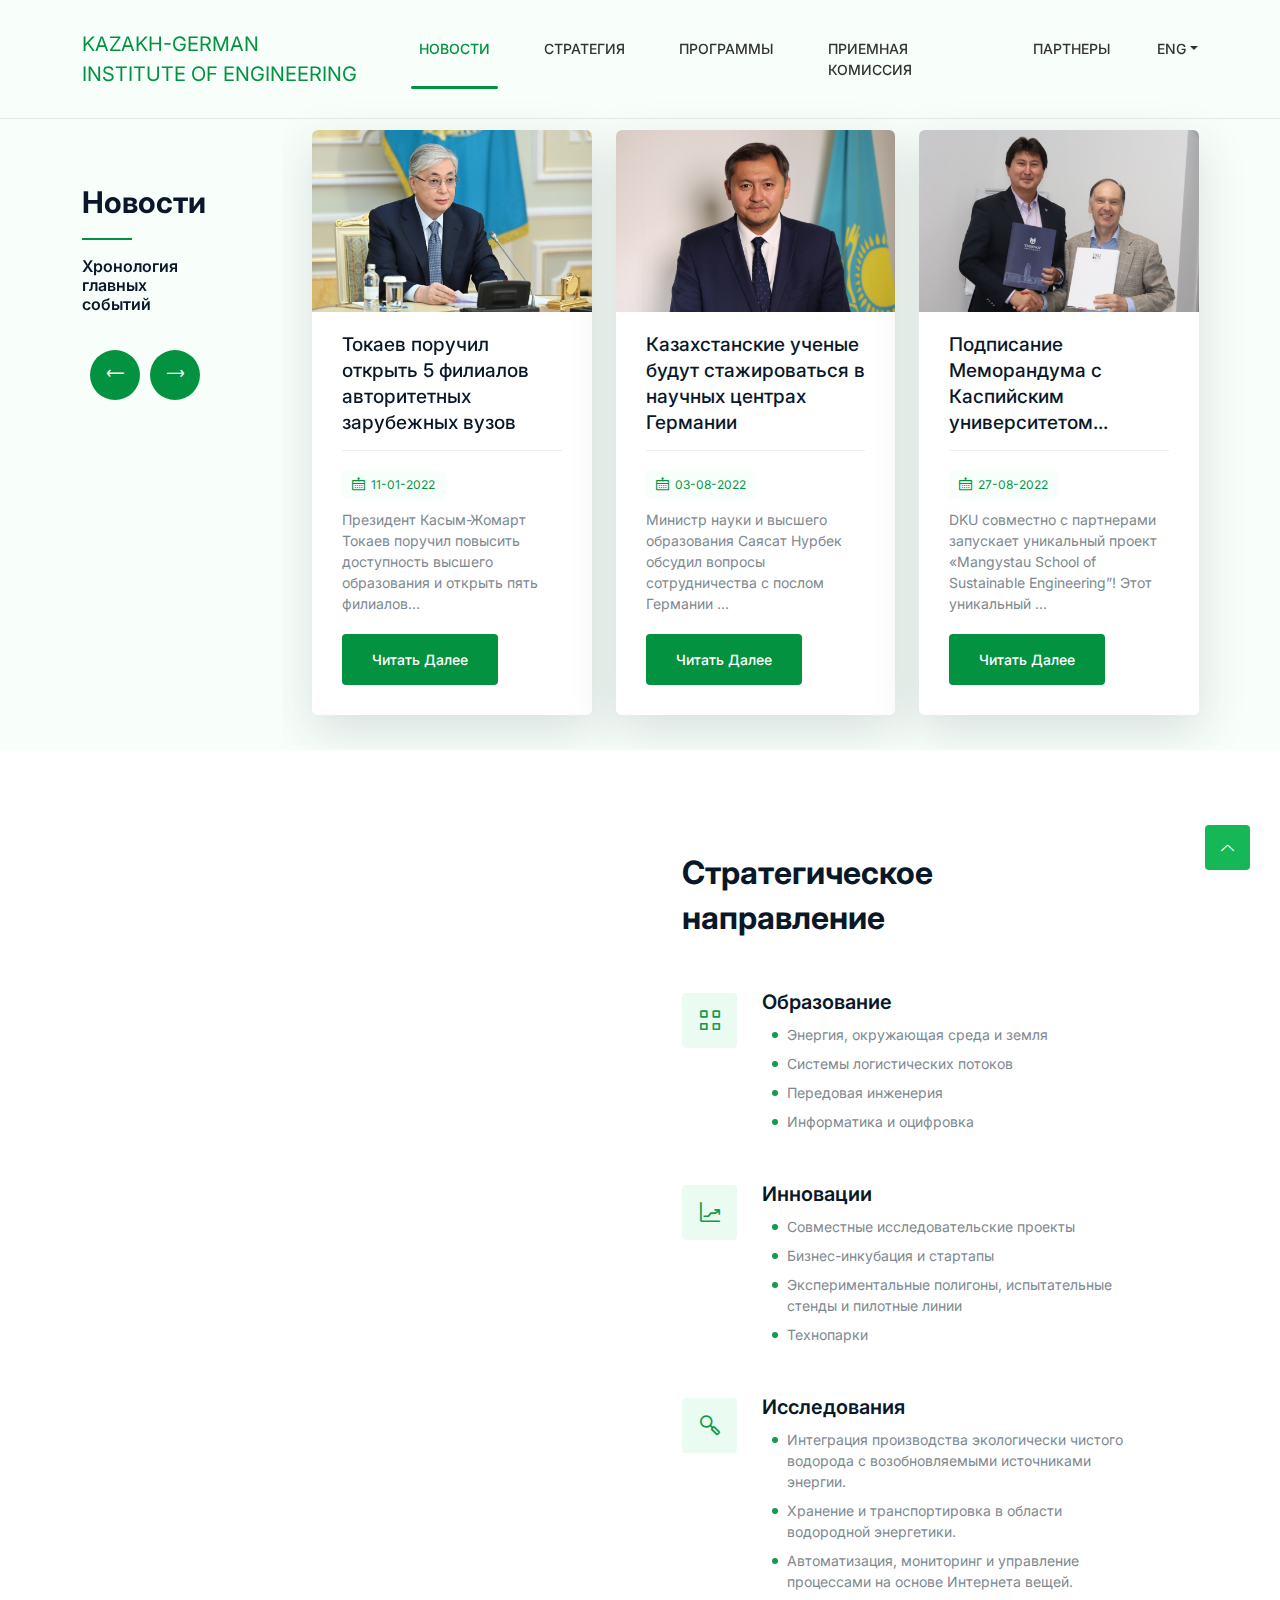
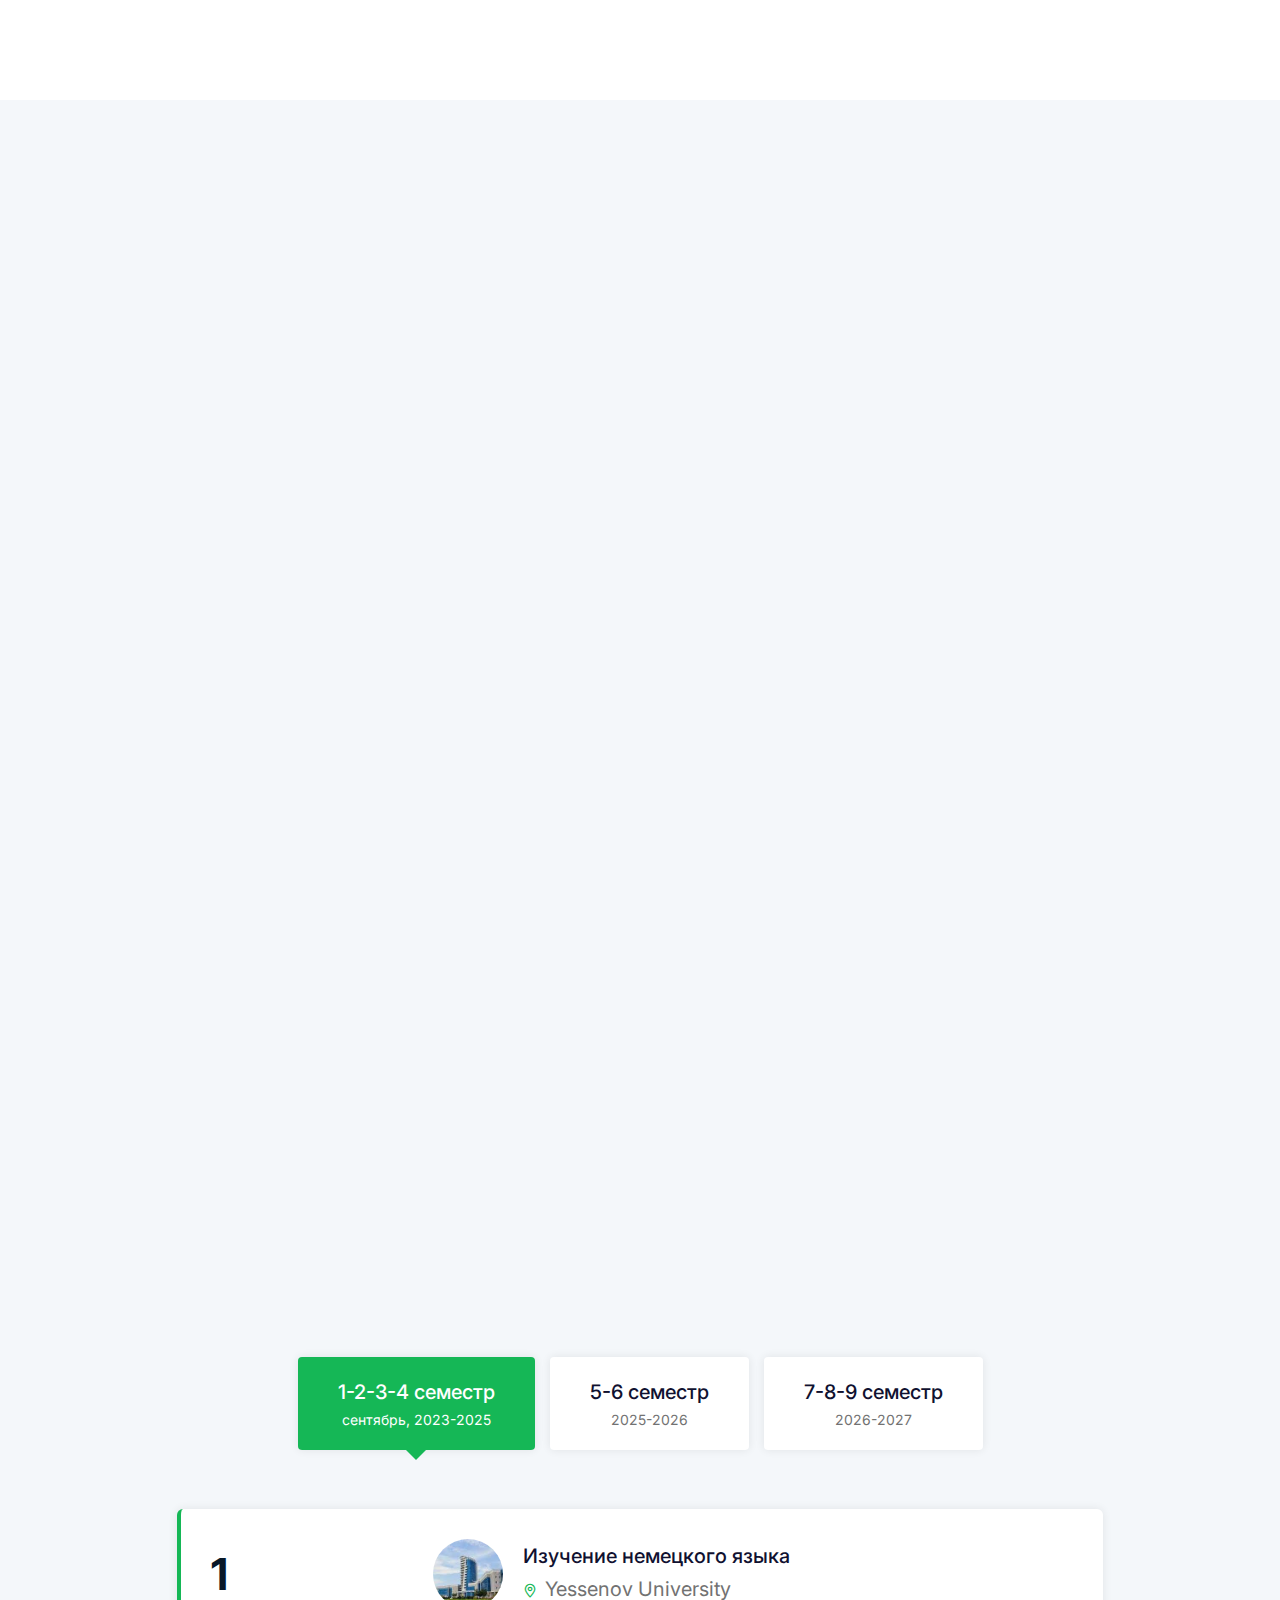
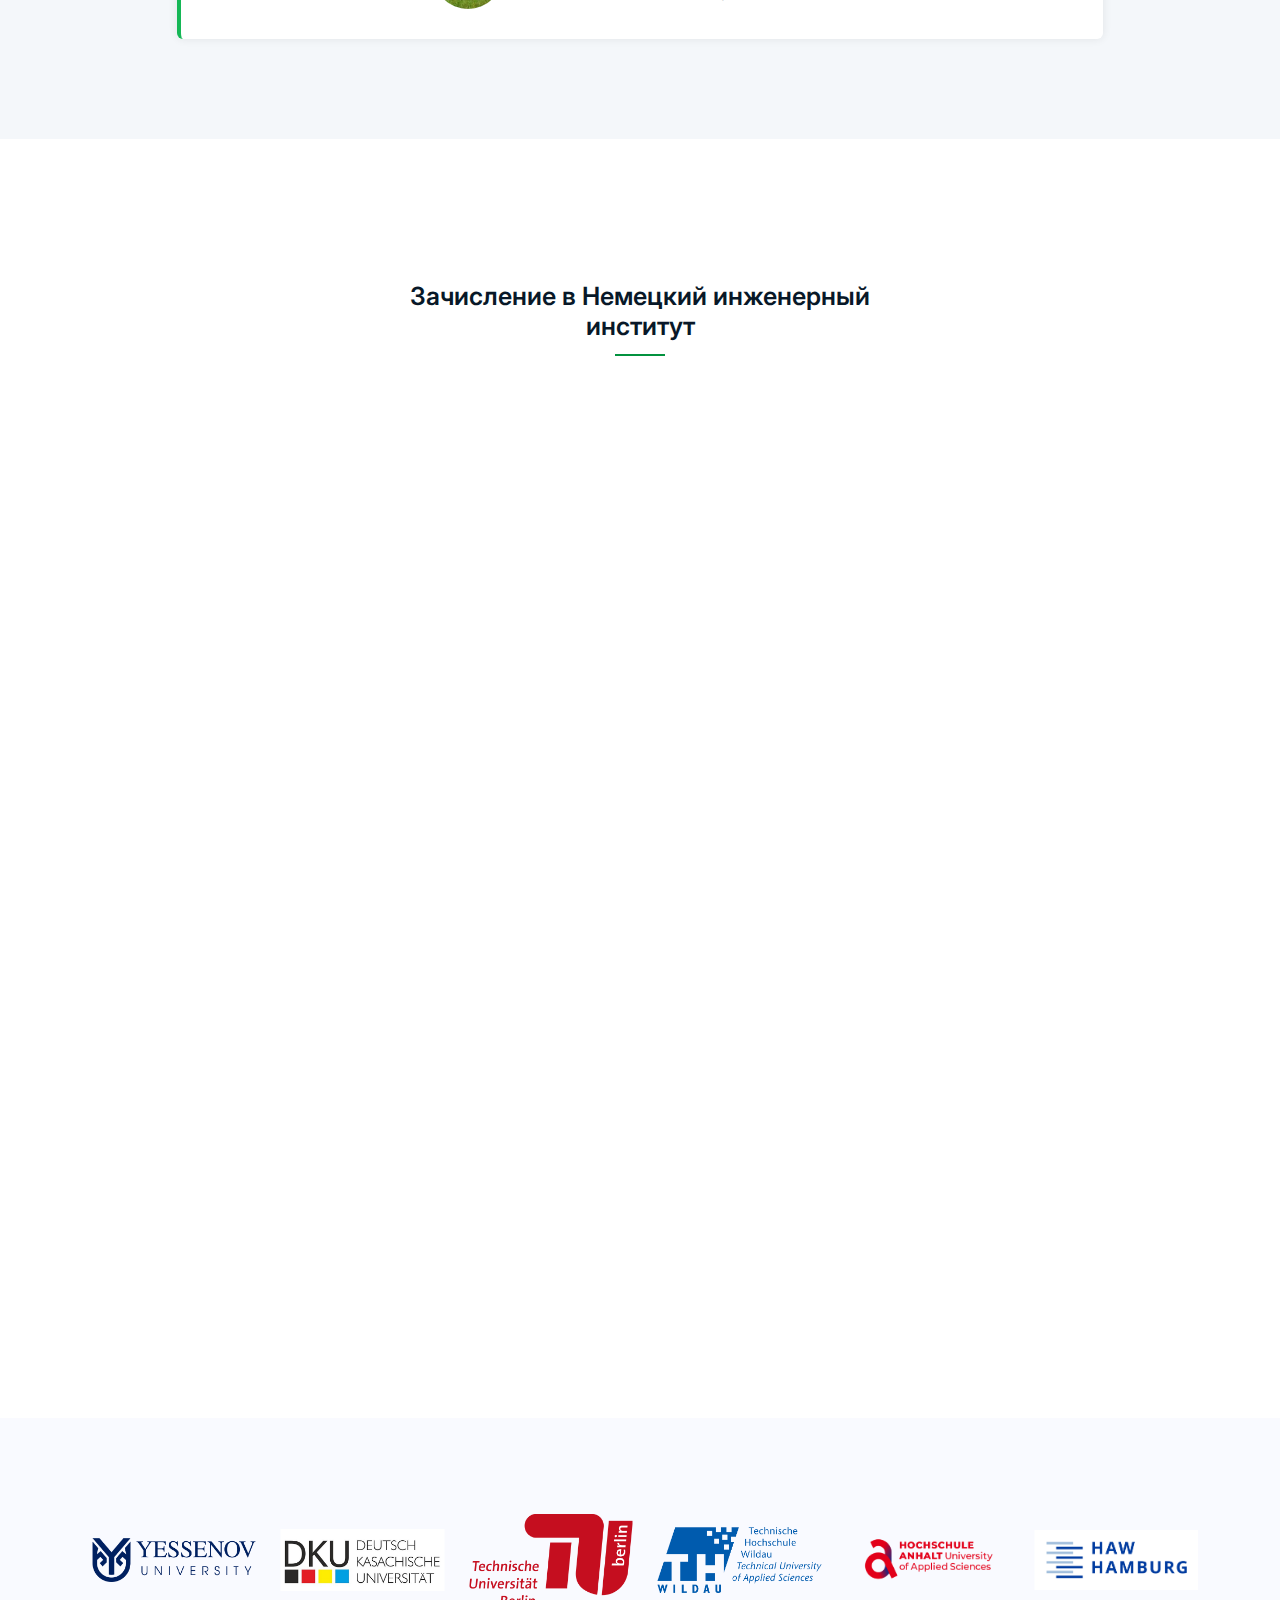
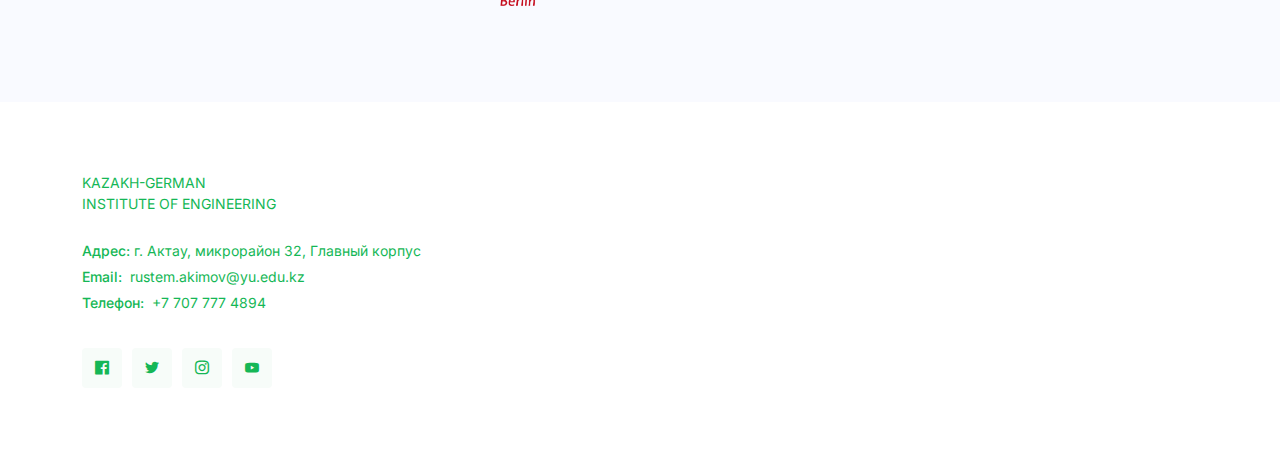
==== commit 283a9d76: "Added dates" ====
--- a/index.html
+++ b/index.html
@@ -590,7 +590,7 @@
                             <h4 class="title"><a href=" ">Казахстанские ученые будут стажироваться в научных центрах Германии</a></h4>
                             <div class="meta-details">
                               <ul>
-                                <li><a href="#"><i class="lni lni-calendar"></i> 11-01-2022</a></li>
+                                <li><a href="#"><i class="lni lni-calendar"></i> 03-08-2022</a></li>
                               </ul>
                             </div>
                             <p>Министр науки и высшего образования Саясат Нурбек обсудил вопросы сотрудничества с послом Германии ...</p>
@@ -611,7 +611,7 @@
                             <h4 class="title"><a href=" ">Подписание Меморандума с Каспийским университетом...</a></h4>
                             <div class="meta-details">
                               <ul>
-                                <li><a href="#"><i class="lni lni-calendar"></i> 11-01-2022</a></li>
+                                <li><a href="#"><i class="lni lni-calendar"></i> 27-08-2022</a></li>
                               </ul>
                             </div>
                             <p>DKU совместно с
@@ -642,7 +642,7 @@
                             <h4 class="title"><a href=" ">Рабочая ознакомительная поездка делегации DKU в университет...</a></h4>
                             <div class="meta-details">
                               <ul>
-                                <li><a href="#"><i class="lni lni-calendar"></i> 11-01-2022</a></li>
+                                <li><a href="#"><i class="lni lni-calendar"></i> 22-10-2022</a></li>
                               </ul>
                             </div>
                             <p>С 11 по 15 октября состоялась рабочая ознакомительная поездка делегации DKU в университет им. Есенова, г. Актау!...</p>
@@ -663,7 +663,7 @@
                             <h4 class="title"><a href=" ">Институт инжиниринга по немецким стандартам появится в Мангистау</a></h4>
                             <div class="meta-details">
                               <ul>
-                                <li><a href="#"><i class="lni lni-calendar"></i> 11-01-2022</a></li>
+                                <li><a href="#"><i class="lni lni-calendar"></i> 14-02-2023</a></li>
                               </ul>
                             </div>
                             <p>На базе Каспийского университета технологий и инжиниринга имени Шахмардана Есенова (Yessenov University)...</p>
@@ -684,7 +684,7 @@
                             <h4 class="title"><a href=" ">В HAW HAMBURG, ведущем вузе Северной Германии, начались соглашения</a></h4>
                             <div class="meta-details">
                               <ul>
-                                <li><a href="#"><i class="lni lni-calendar"></i> 11-01-2022</a></li>
+                                <li><a href="#"><i class="lni lni-calendar"></i> 29-03-2023</a></li>
                               </ul>
                             </div>
                             <p>Гамбургский университет прикладных наук – известное заведение, цель которого состоит в выработке устойчивых решений...</p>
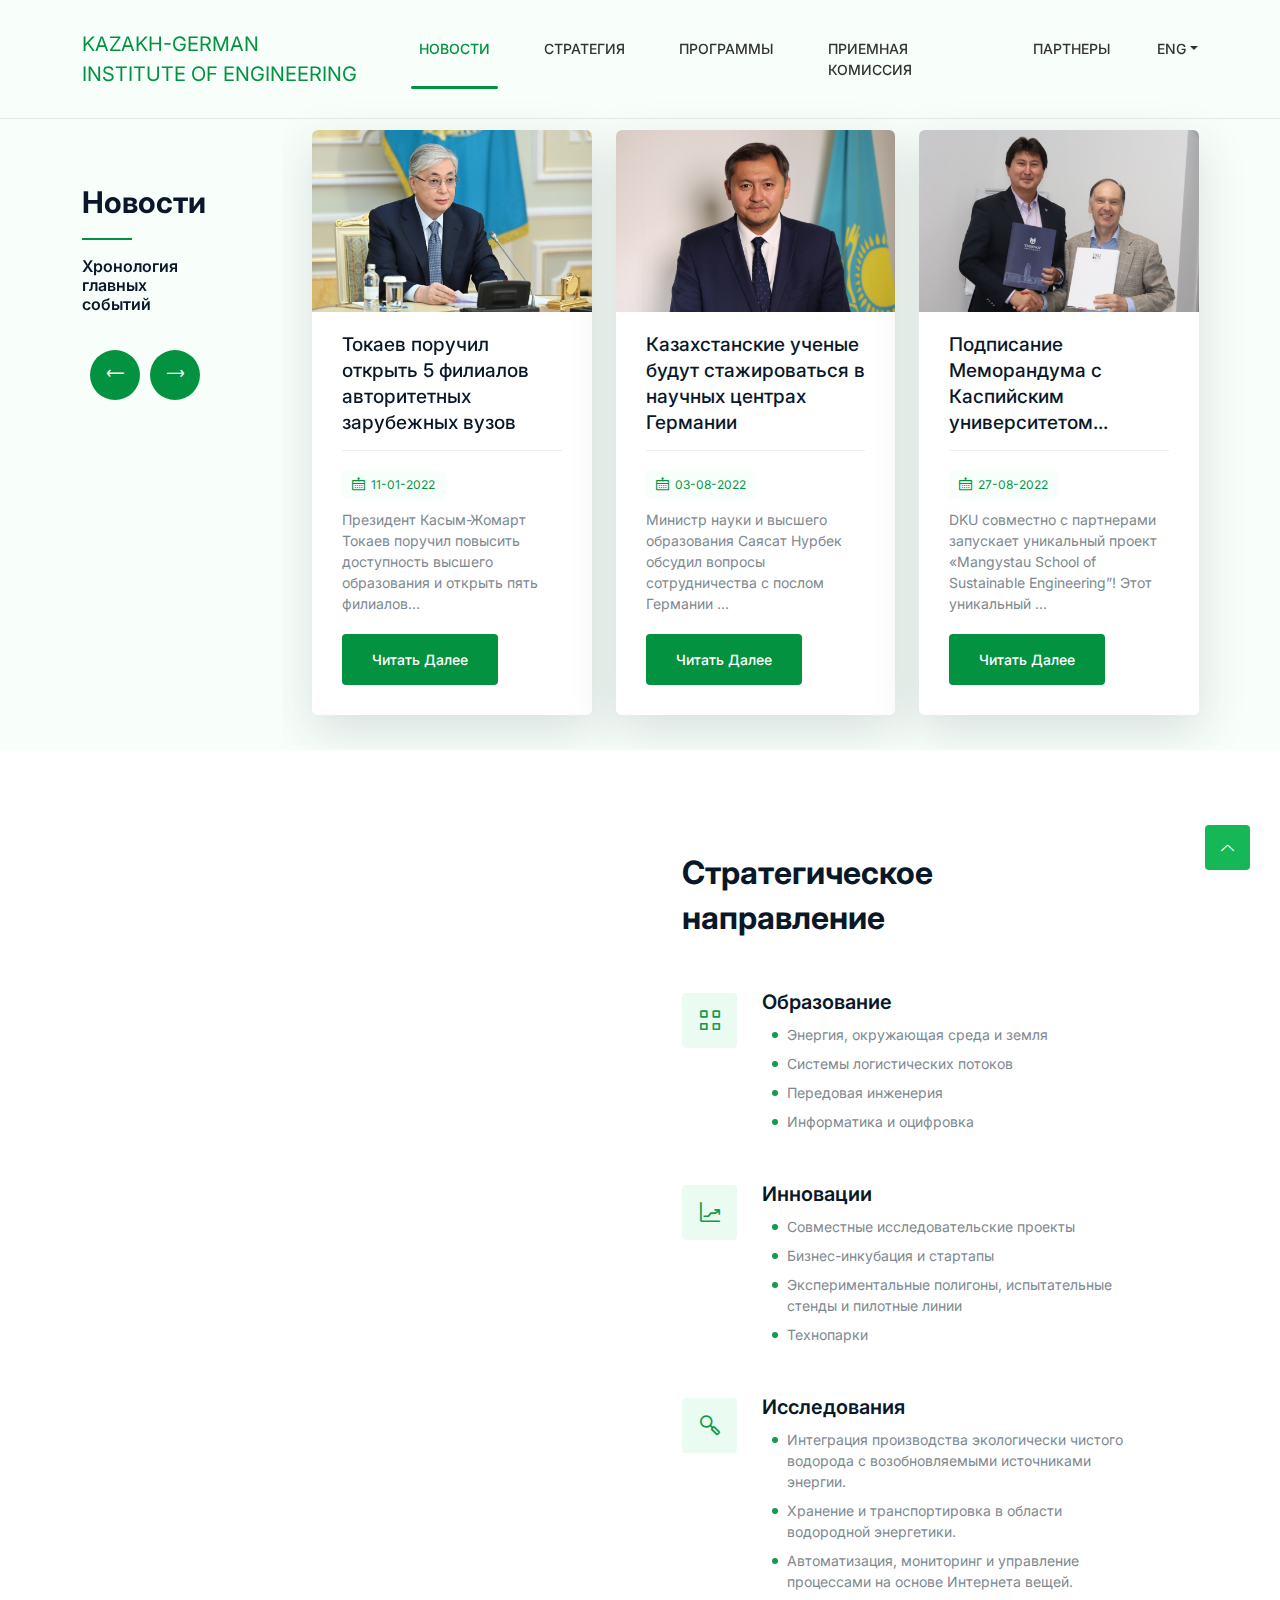
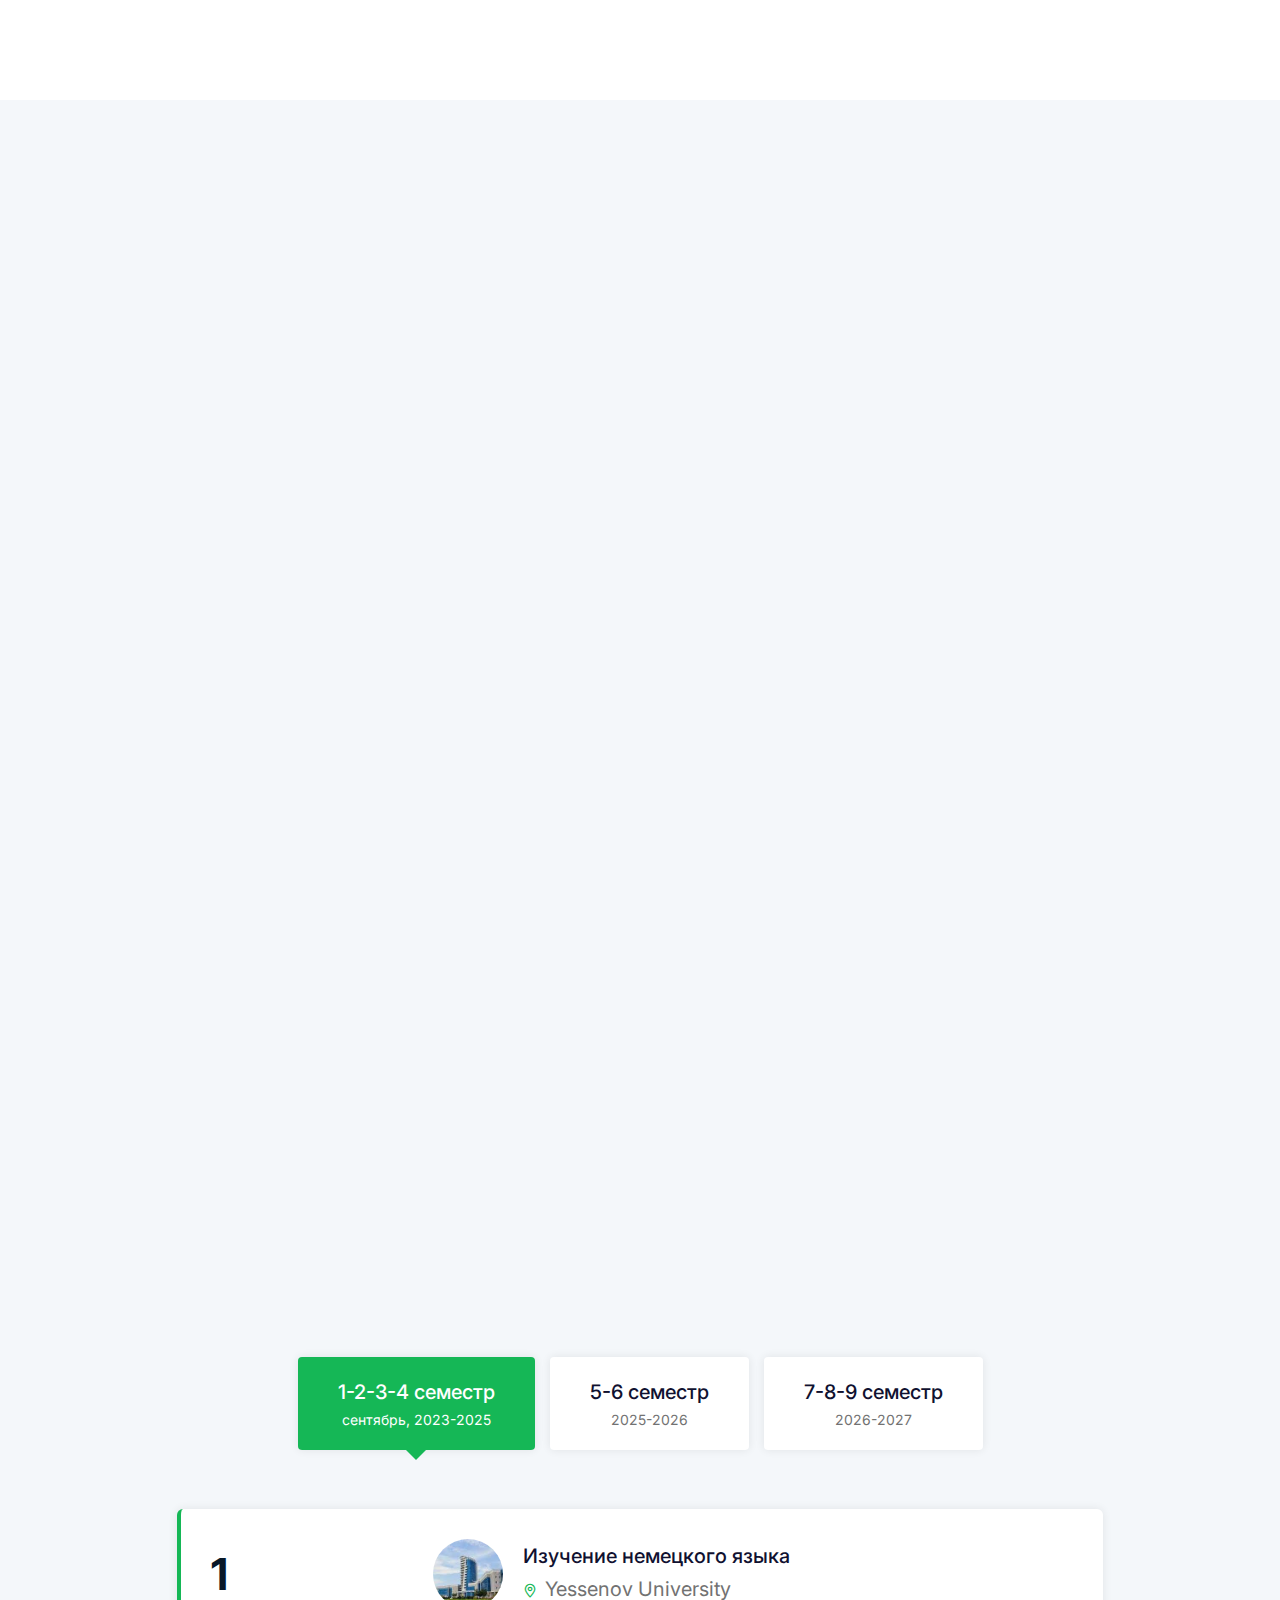
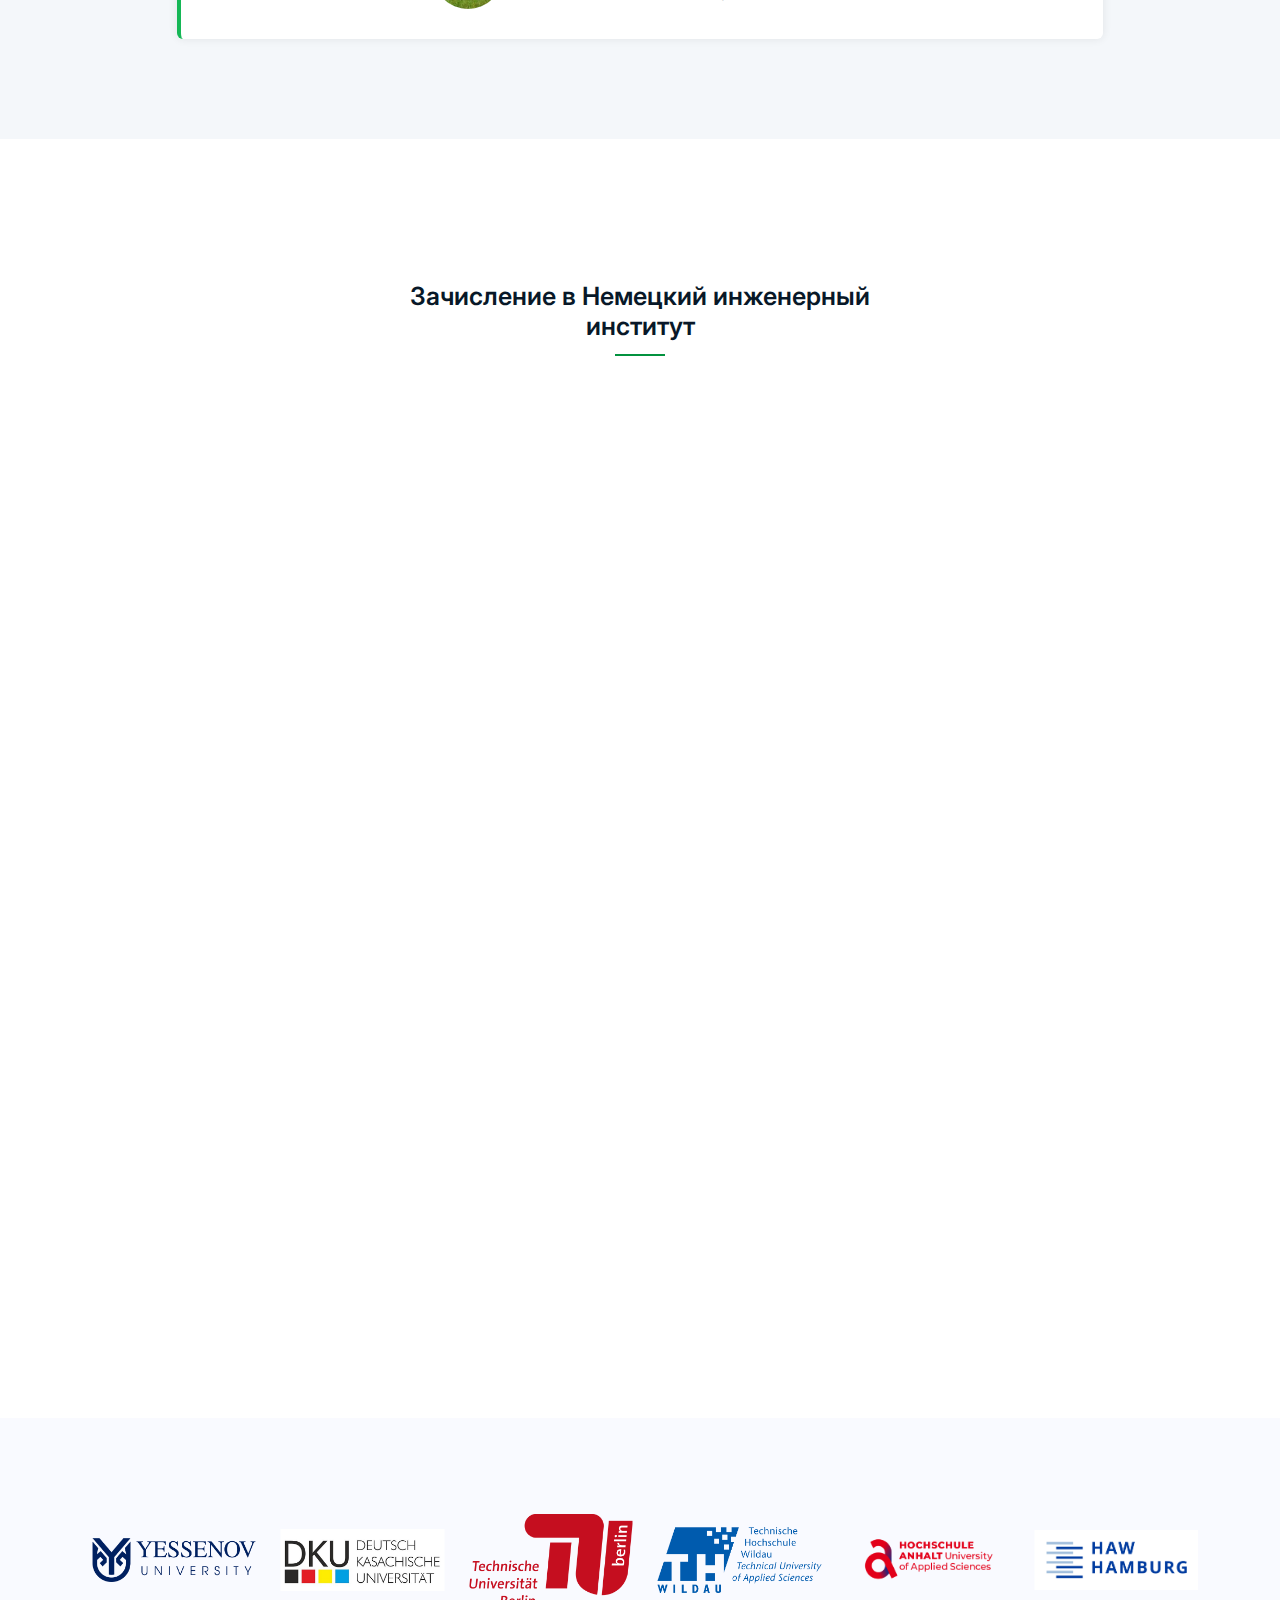
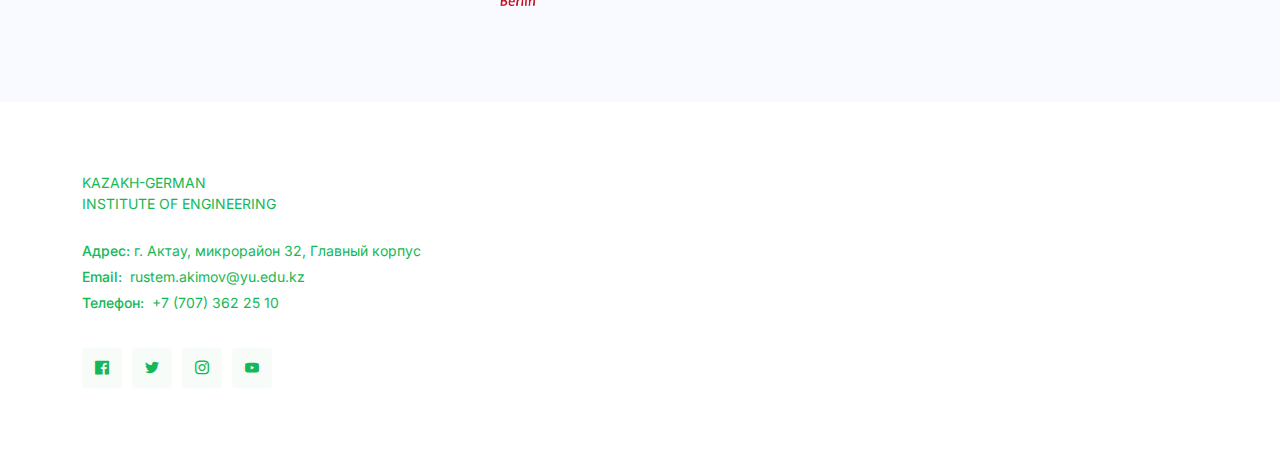
==== commit ea607378: "changed contacts" ====
--- a/index.html
+++ b/index.html
@@ -989,7 +989,7 @@
         <div class="col-12">
           <div class="section-title">
             <span class="wow fadeInDown" data-wow-delay=".2s">БАКАЛАВРИАТ</span>
-            <h2 class="wow fadeInUp" data-wow-delay=".4s">Образовательные программы</h2>
+            <h2 class="wow fadeInUp" data-wow-delay=".4s" style="text-transform: none;">Образовательные программы</h2>
             <p class="wow fadeInUp" data-wow-delay=".6s">Возможное обучение
               на русском и английском языках</p>
           </div>
@@ -1004,7 +1004,7 @@
                 <img src="images/энергия.png" width="50px" alt="#" data-pagespeed-url-hash="2894730359" onload="pagespeed.CriticalImages.checkImageForCriticality(this);">
               </div>
               <div class="job-content">
-                <h4><a href="job-details.html">Энергетикалық және экологиялық техника (ВА)</a></h4>
+                <h4><a>Энергетикалық және экологиялық техника (ВА)</a></h4>
                 <ul style="margin-bottom:15px;">
                   <li style="font-size:14px;"><i class="lni lni-briefcase"></i> Дәреже: Бакалавр "6B07108 – Энергетикалық және экологиялық техника"</li>
                   <li style="font-size:14px;"> <i class="lni lni-calendar"></i>Мерзімі: 4 жыл – 8 семестр </li>
@@ -1041,7 +1041,7 @@
                 <img src="images/логистика.png" width="50px" alt="#" data-pagespeed-url-hash="366762589" onload="pagespeed.CriticalImages.checkImageForCriticality(this);">
               </div>
               <div class="job-content">
-                <h4 style="margin-bottom:32px;"><a href="job-details.html">Логистика </a></h4>
+                <h4 style="margin-bottom:32px;"><a>Логистика </a></h4>
                 <ul style="margin-bottom:15px;">
                   <li style="font-size:14px;"><i class="lni lni-briefcase"></i> Дәреже: Бакалавр "6B11309 - Logistics"</li>
                   <li style="font-size:14px;"><i class="lni lni-calendar"></i>Мерзімі: 4 жыл – 8 семестр </li>
@@ -1282,7 +1282,7 @@
               <div class="shape"></div>
               <div class="feature">Admission</div>
               <div class="content">
-                <h4><a href="job-details.html">Конкурс</a></h4>
+                <h4><a>Конкурс</a></h4>
                 <div class="image">
                   <img src="images/adm12svg.svg" alt="#" data-pagespeed-url-hash="1726835659" onload="pagespeed.CriticalImages.checkImageForCriticality(this);">
                 </div>
@@ -1321,7 +1321,7 @@
               <div class="feature">Admission</div>
 
               <div class="content">
-                <h4><a href="job-details.html">Зачисление</a></h4>
+                <h4><a>Зачисление</a></h4>
                 <div class="image">
                   <img src="images/adm1.svg" alt="#" data-pagespeed-url-hash="1726835659" onload="pagespeed.CriticalImages.checkImageForCriticality(this);">
                 </div>
@@ -1355,7 +1355,7 @@
               <div class="feature">Admission</div>
 
               <div class="content">
-                <h4><a href="job-details.html">Контакты</a></h4>
+                <h4><a>Контакты</a></h4>
                 <div class="image">
                   <img src="images/adm3.svg" alt="#" data-pagespeed-url-hash="1726835659" onload="pagespeed.CriticalImages.checkImageForCriticality(this);">
                 </div>
@@ -1367,7 +1367,7 @@
                       главный учебный корпус,
                       кабинет D219
                     </a></li>
-                  <li style="margin-bottom: 20px;"><a href="#" style="font-size:14px; color: #139949; font-weight:500;"><i class="lni lni-phone"></i> Контактный телефон: +7 707 777 4894
+                  <li style="margin-bottom: 20px;"><a href="#" style="font-size:14px; color: #139949; font-weight:500;"><i class="lni lni-phone"></i> Контактный телефон: +7 (707) 362 25 10
                     </a></li>
 
 
@@ -1539,7 +1539,7 @@
                 <li><span>Адрес:</span>г. Актау, микрорайон 32,
                   Главный корпус</li>
                 <li><span>Email:</span> rustem.akimov@yu.edu.kz</li>
-                <li><span>Телефон:</span> +7 707 777 4894</li>
+                <li><span>Телефон:</span> +7 (707) 362 25 10</li>
               </ul>
               <div class="footer-social">
                 <ul>
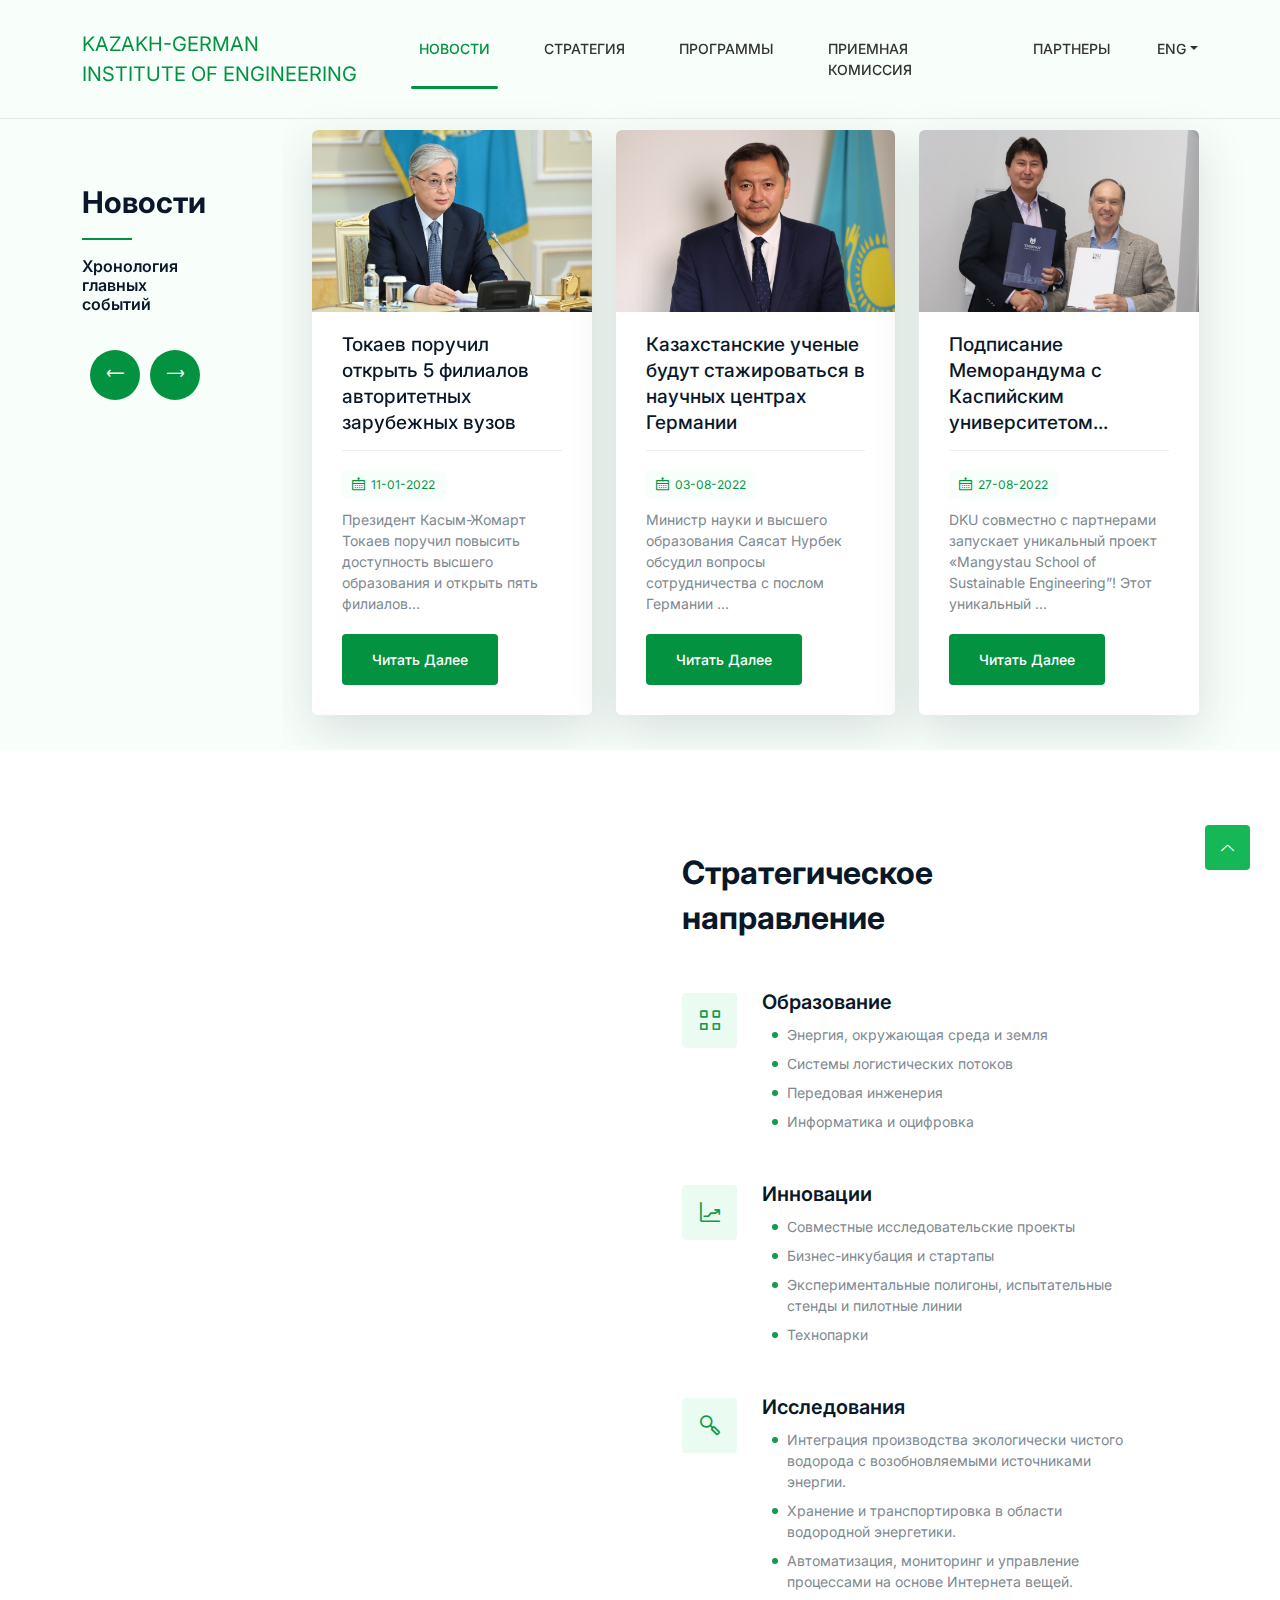
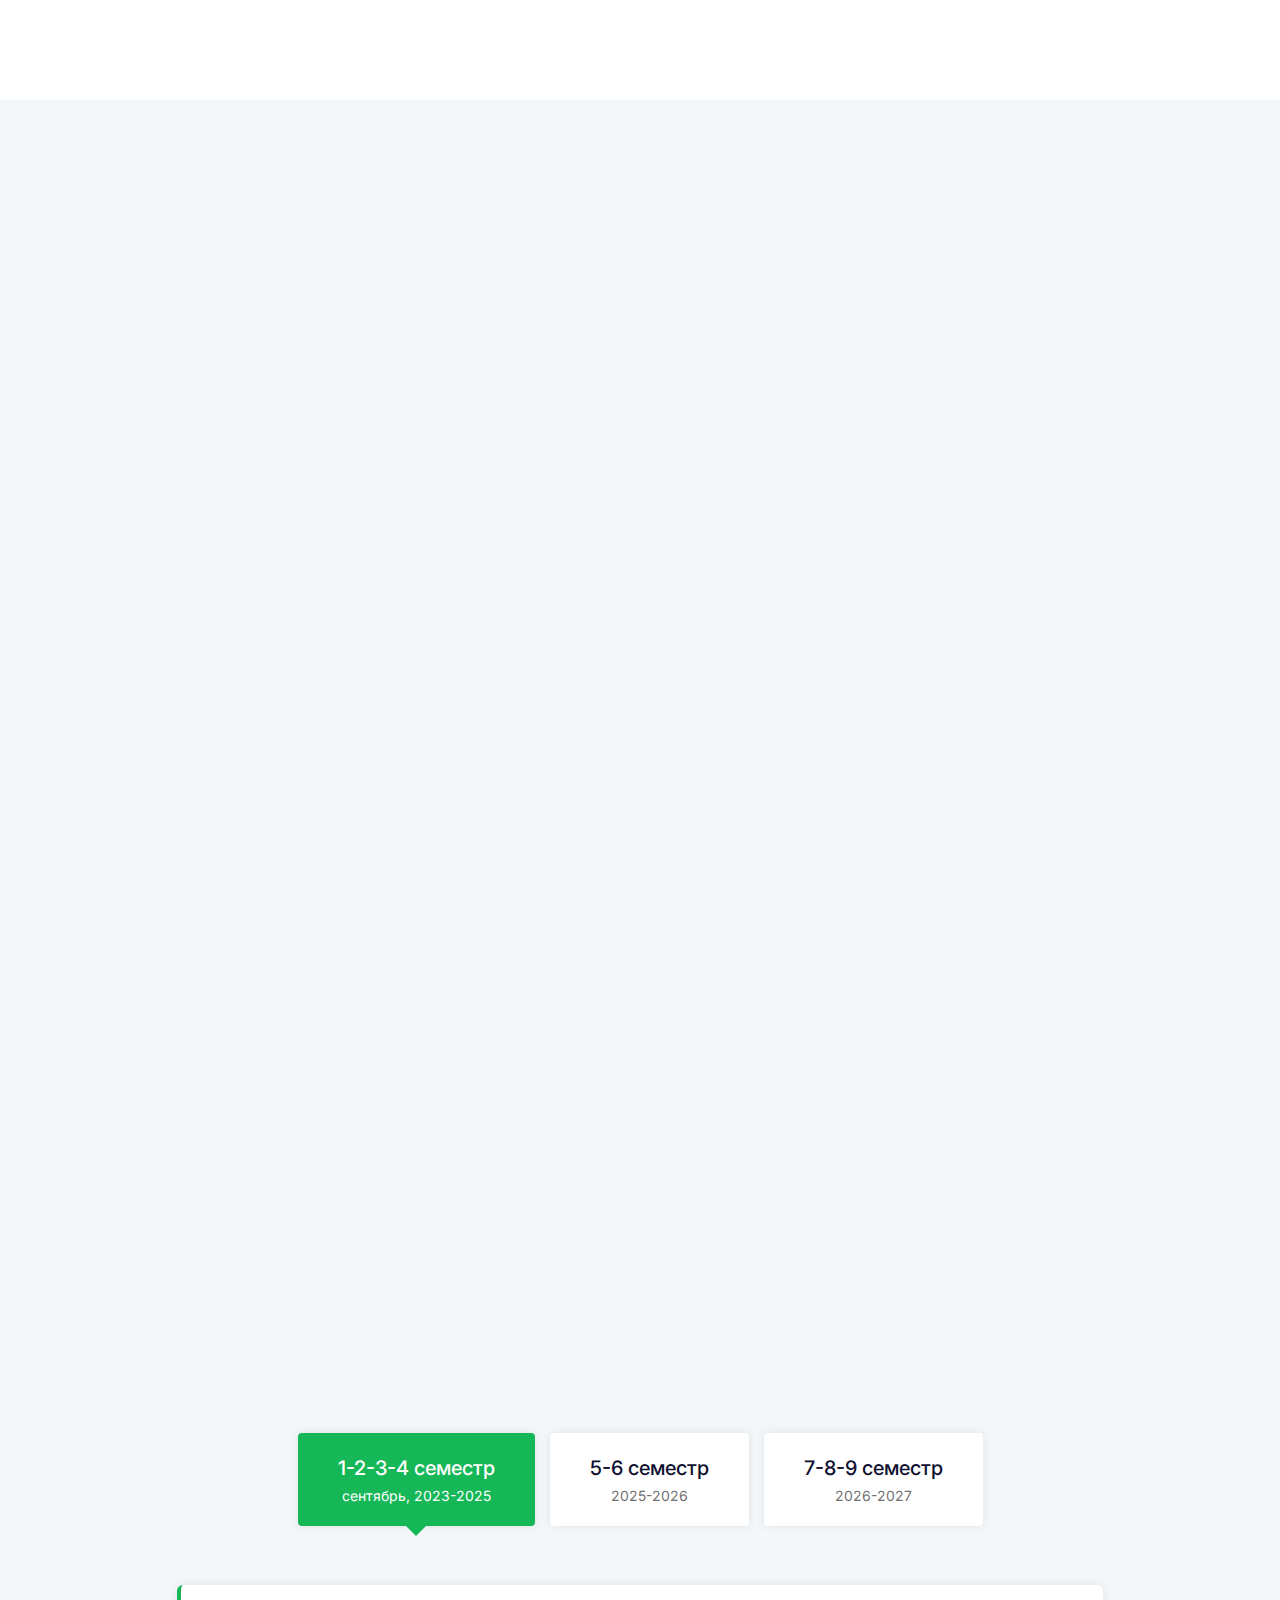
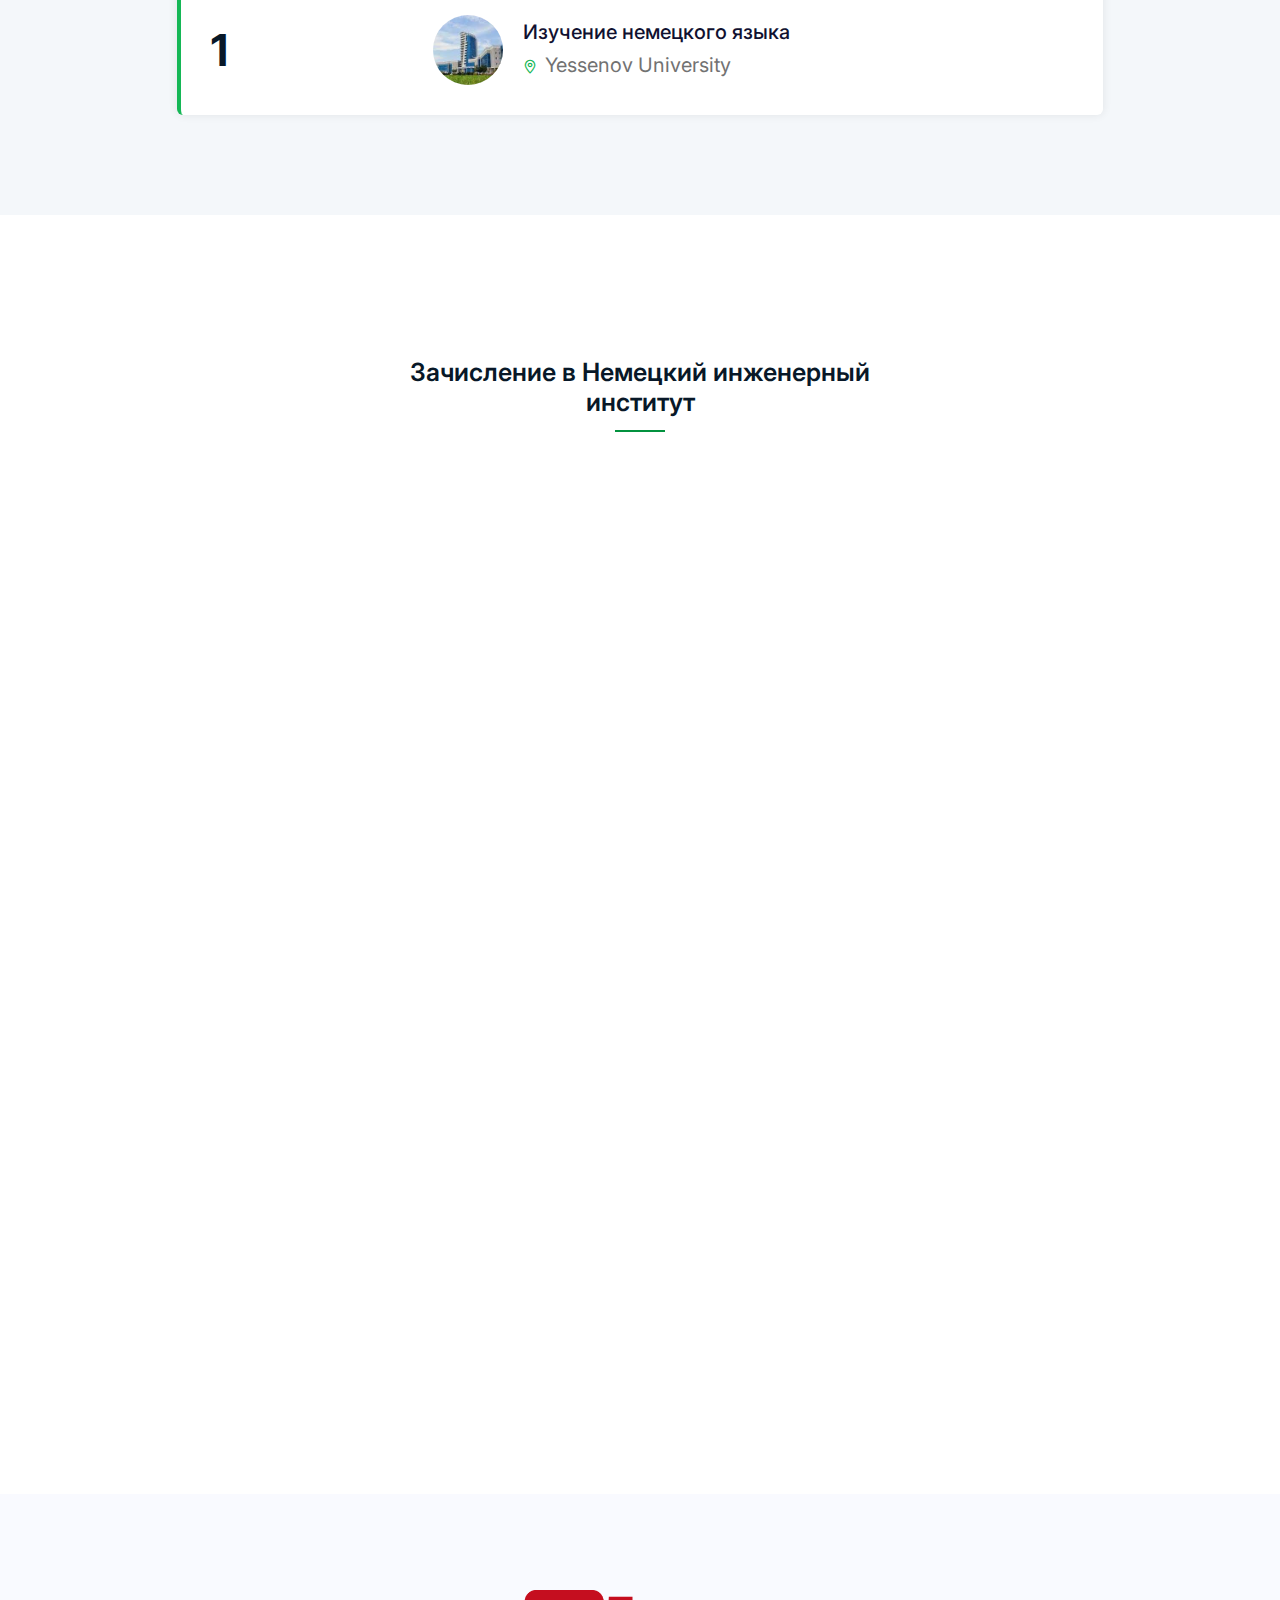
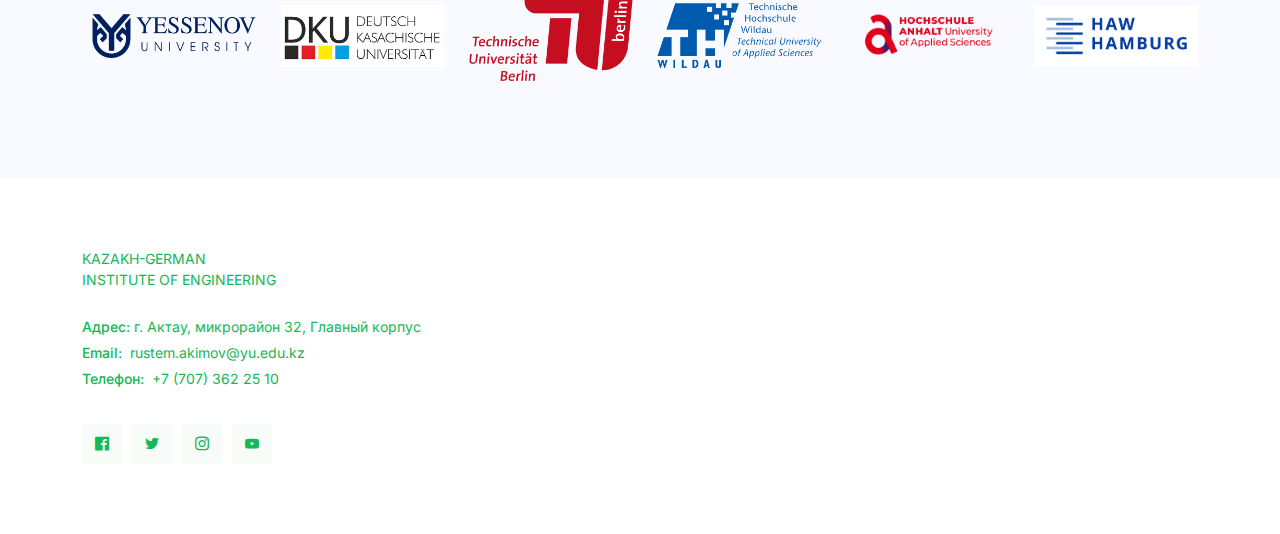
==== commit 68dc6dbb: "changed ru" ====
--- a/index.html
+++ b/index.html
@@ -1004,22 +1004,29 @@
                 <img src="images/энергия.png" width="50px" alt="#" data-pagespeed-url-hash="2894730359" onload="pagespeed.CriticalImages.checkImageForCriticality(this);">
               </div>
               <div class="job-content">
-                <h4><a>Энергетикалық және экологиялық техника (ВА)</a></h4>
+                <h4><a>"Энергетика и экологическая инженерия" (ВА)</a></h4>
                 <ul style="margin-bottom:15px;">
-                  <li style="font-size:14px;"><i class="lni lni-briefcase"></i> Дәреже: Бакалавр "6B07108 – Энергетикалық және экологиялық техника"</li>
-                  <li style="font-size:14px;"> <i class="lni lni-calendar"></i>Мерзімі: 4 жыл – 8 семестр </li>
+                  <li style="font-size:14px;"><i class="lni lni-briefcase"></i> Степень: Бакалавр технологии и технологии по образовательной
+программе <br> "6В07108 - Энергетика и экологическая инженерия".</li>
+                  <li style="font-size:14px;"> <i class="lni lni-calendar"></i>Период обучения: 4,5 года – 9 семестров </li>
                 </ul>
 
-                <p style="color:#212825;">Білім беру бағдарламасының мақсаты: Энергетикалық және экологиялық
-                  техника" білім беру бағдарламасының басты мақсаты энергетика және экология саласында білікті мамандарды даярлау болып табылады.</p>
+                <p style="color:#212825;">Основной целью образовательной программы
+
+является подготовка квалифицированных специалистов в
+области энергетики и экологии.</p>
 
                 <ul>
-                  <li><i class="lni lni-user"></i> Жобалау-конструкторлық қызмет саласында</li><br>
-                  <li><i class="lni lni-user"></i> Ғылыми-зерттеу институттарында</li><br>
-                  <li><i class="lni lni-user"></i> Энергетик </li><br>
-                  <li><i class="lni lni-user"></i> Эколог</li><br>
-                  <li><i class="lni lni-user"></i> Консалтингтік компанияда менеджер рөлінде болу </li><br>
-                  <li><i class="lni lni-user"></i> Орталықтандырылған жүйеге қосу жөніндегі маман </li><br>
+                  <li>Выпускники данной специальности могут сделать карьеру в
+следующих областях:</li><br>
+                  <li><i class="lni lni-user"></i> в сфере проектно-строительных услуг;</li><br>
+                  <li><i class="lni lni-user"></i> работа в должности инженера - энергетика или эколога в
+промышленной компании;</li><br>
+                  <li><i class="lni lni-user"></i> консультирование быть менеджером в компании; </li><br>
+                  <li><i class="lni lni-user"></i> научно-исследовательских институтах;</li><br>
+                  <li><i class="lni lni-user"></i> использование возобновляемых источников энергии и их
+автономный или специалист по централизованным сетям;</li><br>
+
                 </ul>
               </div>
               <div class="job-button">
@@ -1041,22 +1048,22 @@
                 <img src="images/логистика.png" width="50px" alt="#" data-pagespeed-url-hash="366762589" onload="pagespeed.CriticalImages.checkImageForCriticality(this);">
               </div>
               <div class="job-content">
-                <h4 style="margin-bottom:32px;"><a>Логистика </a></h4>
+                <h4 style="margin-bottom:36px;"><a>Логистика </a></h4>
                 <ul style="margin-bottom:15px;">
-                  <li style="font-size:14px;"><i class="lni lni-briefcase"></i> Дәреже: Бакалавр "6B11309 - Logistics"</li>
-                  <li style="font-size:14px;"><i class="lni lni-calendar"></i>Мерзімі: 4 жыл – 8 семестр </li>
+                  <li style="font-size:14px;"><i class="lni lni-briefcase"></i> Степень: Бакалавр сервиса по образовательной программе <br> "6B11309- Logistics".</li>
+                  <li style="font-size:14px;"><i class="lni lni-calendar"></i>Период обучения: 4,5 года – 9 семестров </li>
                 </ul>
 
-                <p style="color:#212825;">Білім беру бағдарламасының мақсаты: Қазіргі заманғы тауар қозғалысының логистикалық жүйесінде көлік кешенінің жұмысын және оның тауар нарығы
-                  мен көлік қызметтері нарығының логистикалық инфрақұрылымымен өзара іс-қимылын ұйымдастыруға қабілетті білікті мамандарды даярлау.</p>
+                <p style="color:#212825;">Целью образовательной программы (ЦОП) является подготовка квалифицированного лица , способного организовать работу транспортного комплекса в логистической системе современного товародвижения и его взаимодействие с логистической инфраструктурой рынка товаров и транспортных услуг.</p>
 
                 <ul>
-                  <li><i class="lni lni-user"></i> Жеткізу тізбегінің талдаушысы</li> <br>
-                  <li><i class="lni lni-user"></i>Операциялар жөніндегі менеджер </li><br>
-                  <li><i class="lni lni-user"></i>Көлік менеджері </li><br>
-                  <li><i class="lni lni-user"></i>Логистика бойынша кеңесші </li><br>
-                  <li><i class="lni lni-user"></i>Сатып алу менеджері</li><br>
-                  <li><i class="lni lni-user"></i>Қойма операциялары жөніндегі менеджер </li><br>
+                  <li>Карьерные возможности:</li><br>
+                  <li><i class="lni lni-user"></i> Аналитик цепочки поставок</li> <br>
+                  <li><i class="lni lni-user"></i>Операционный менеджер </li><br>
+                  <li><i class="lni lni-user"></i>Менеджер по транспорту</li><br>
+                  <li><i class="lni lni-user"></i>Консультант по логистике </li><br>
+                  <li><i class="lni lni-user"></i>Менеджер по закупкам</li><br>
+                    <li><i class="lni lni-user"></i>Специалист по управлению запасами:</li><br>
                 </ul>
               </div>
               <div class="job-button">
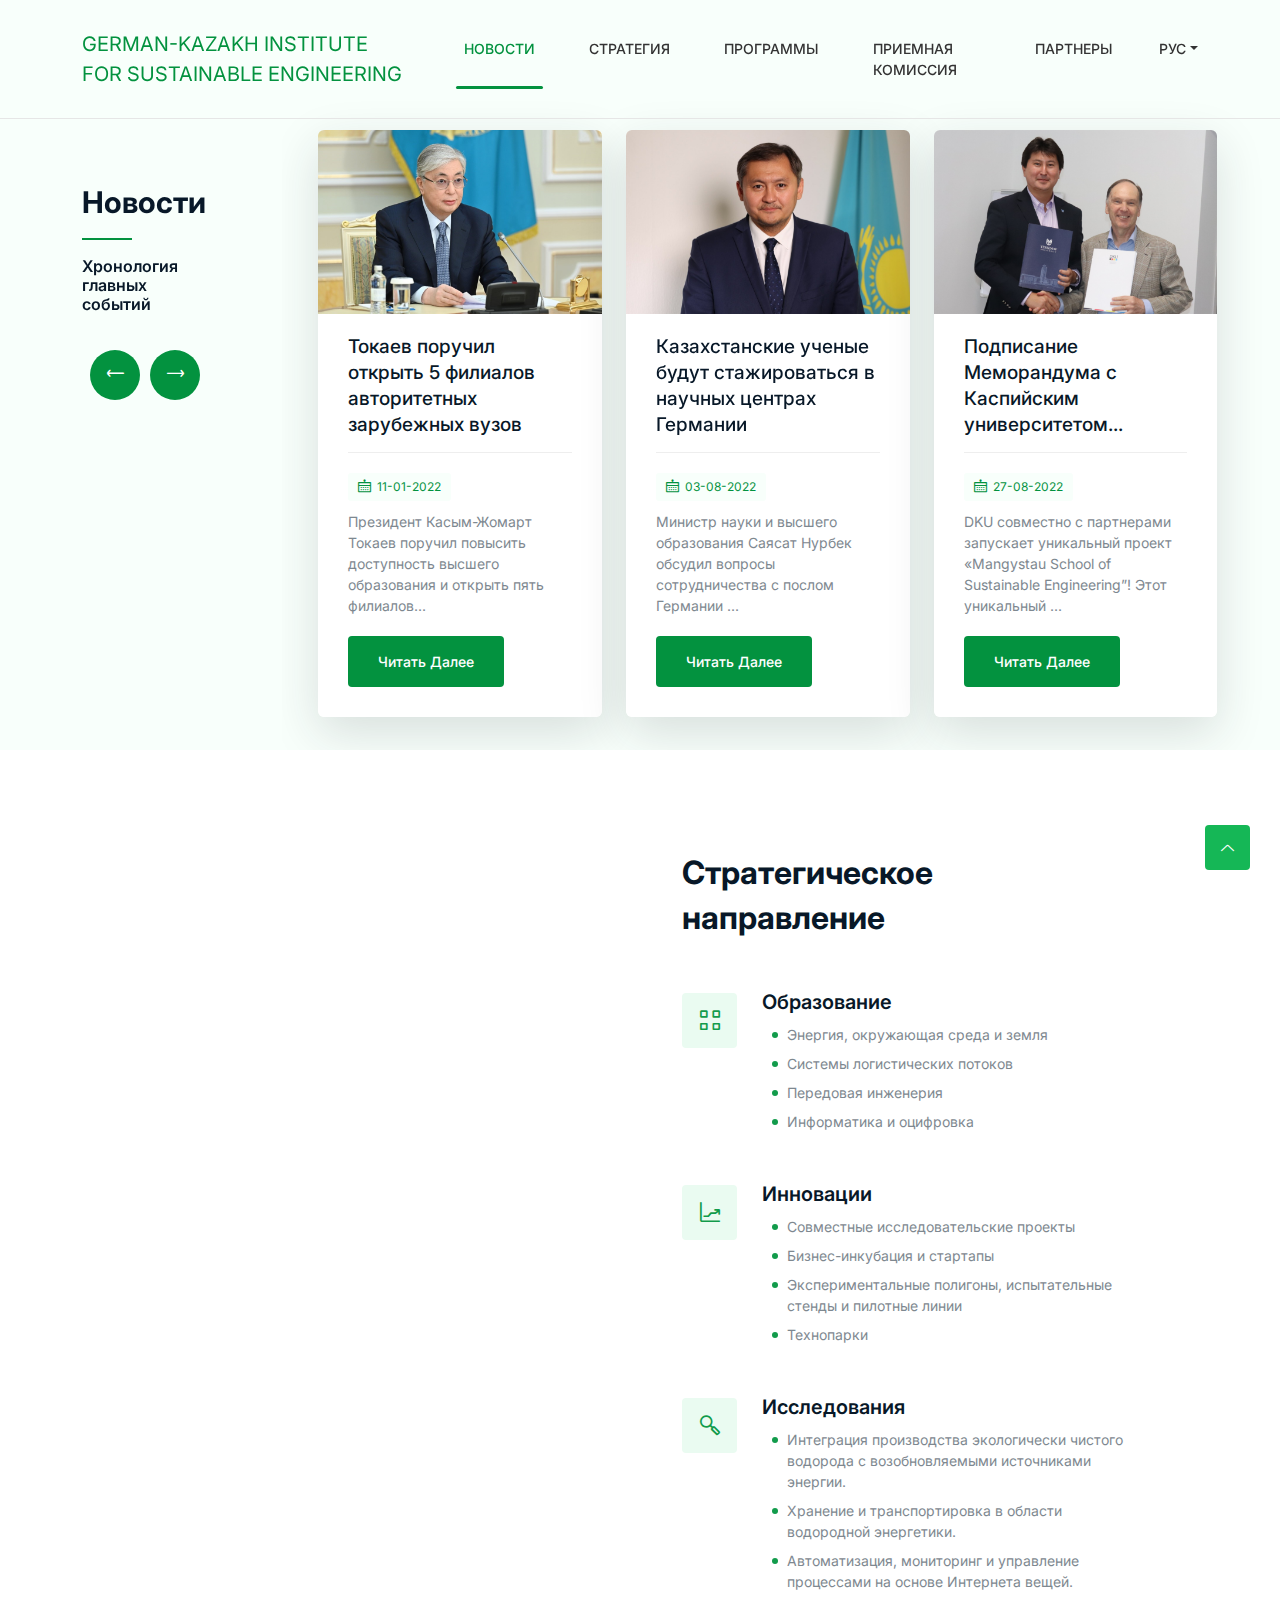
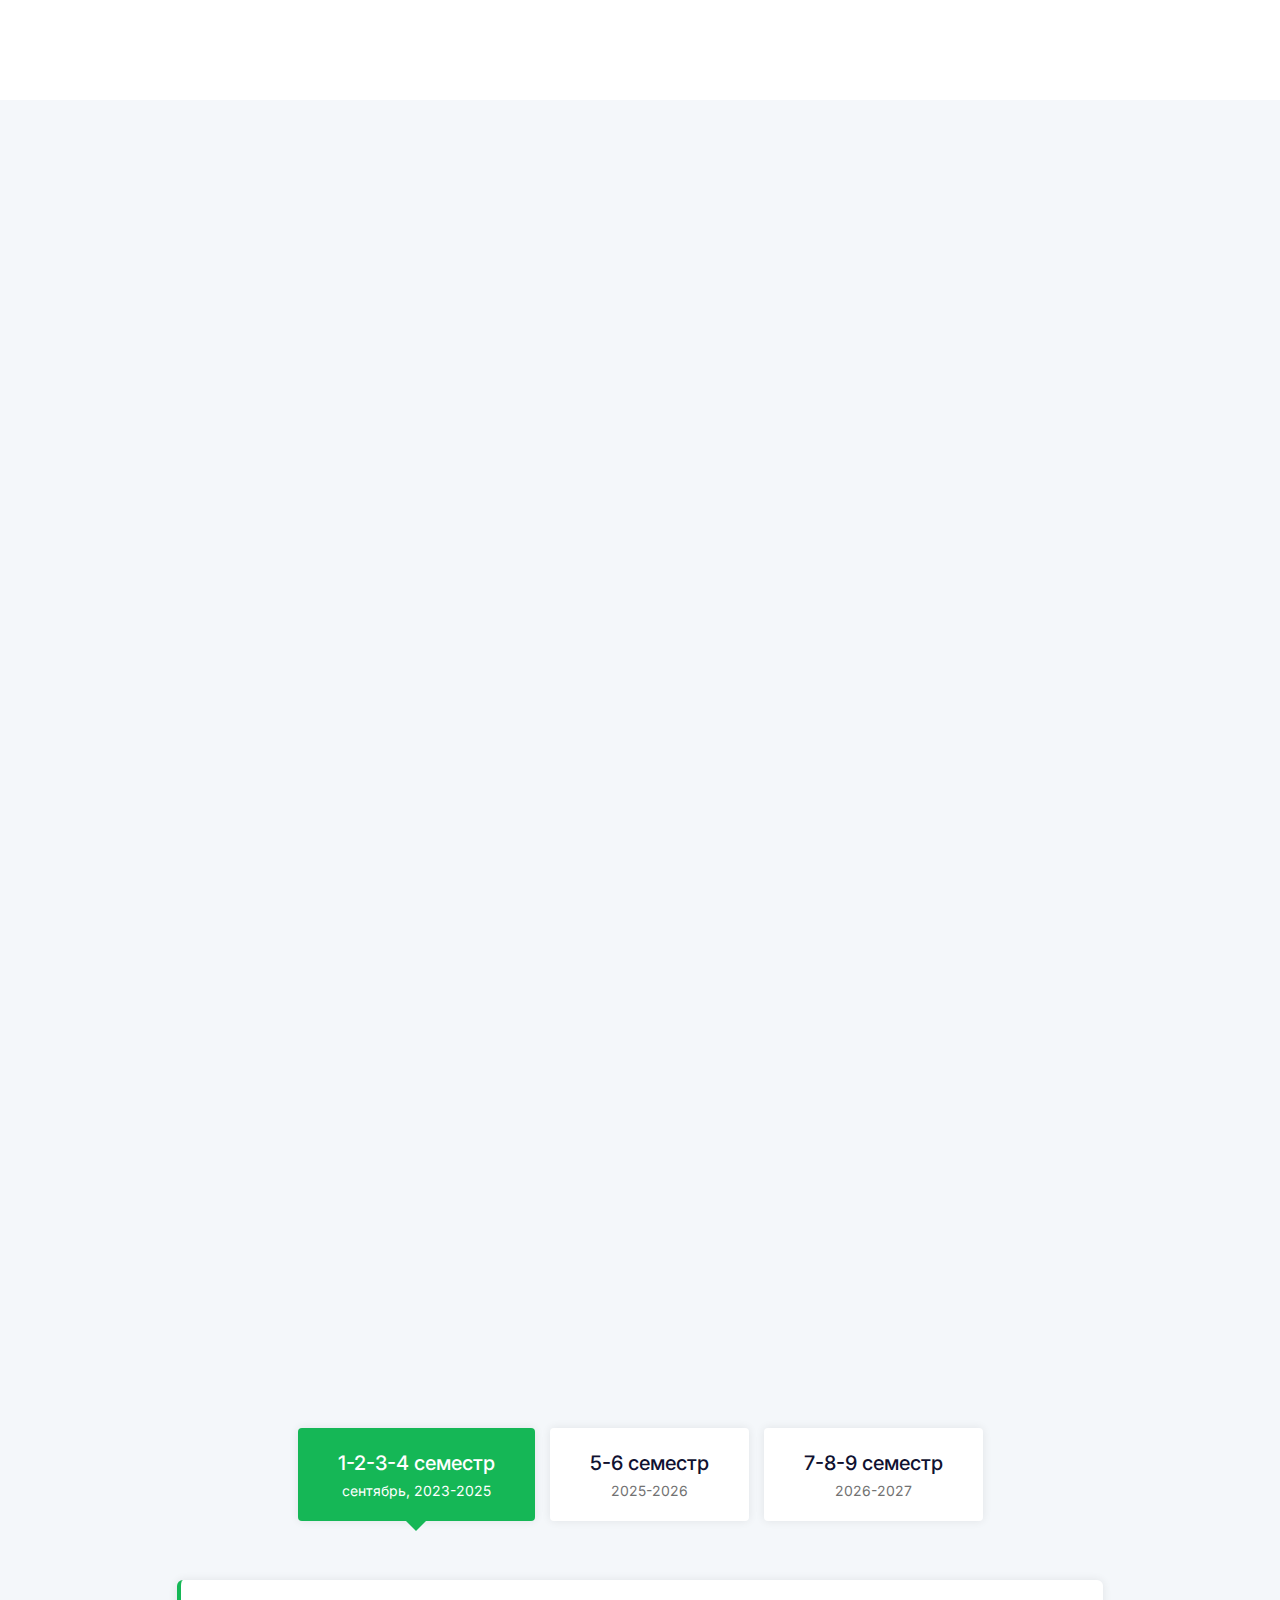
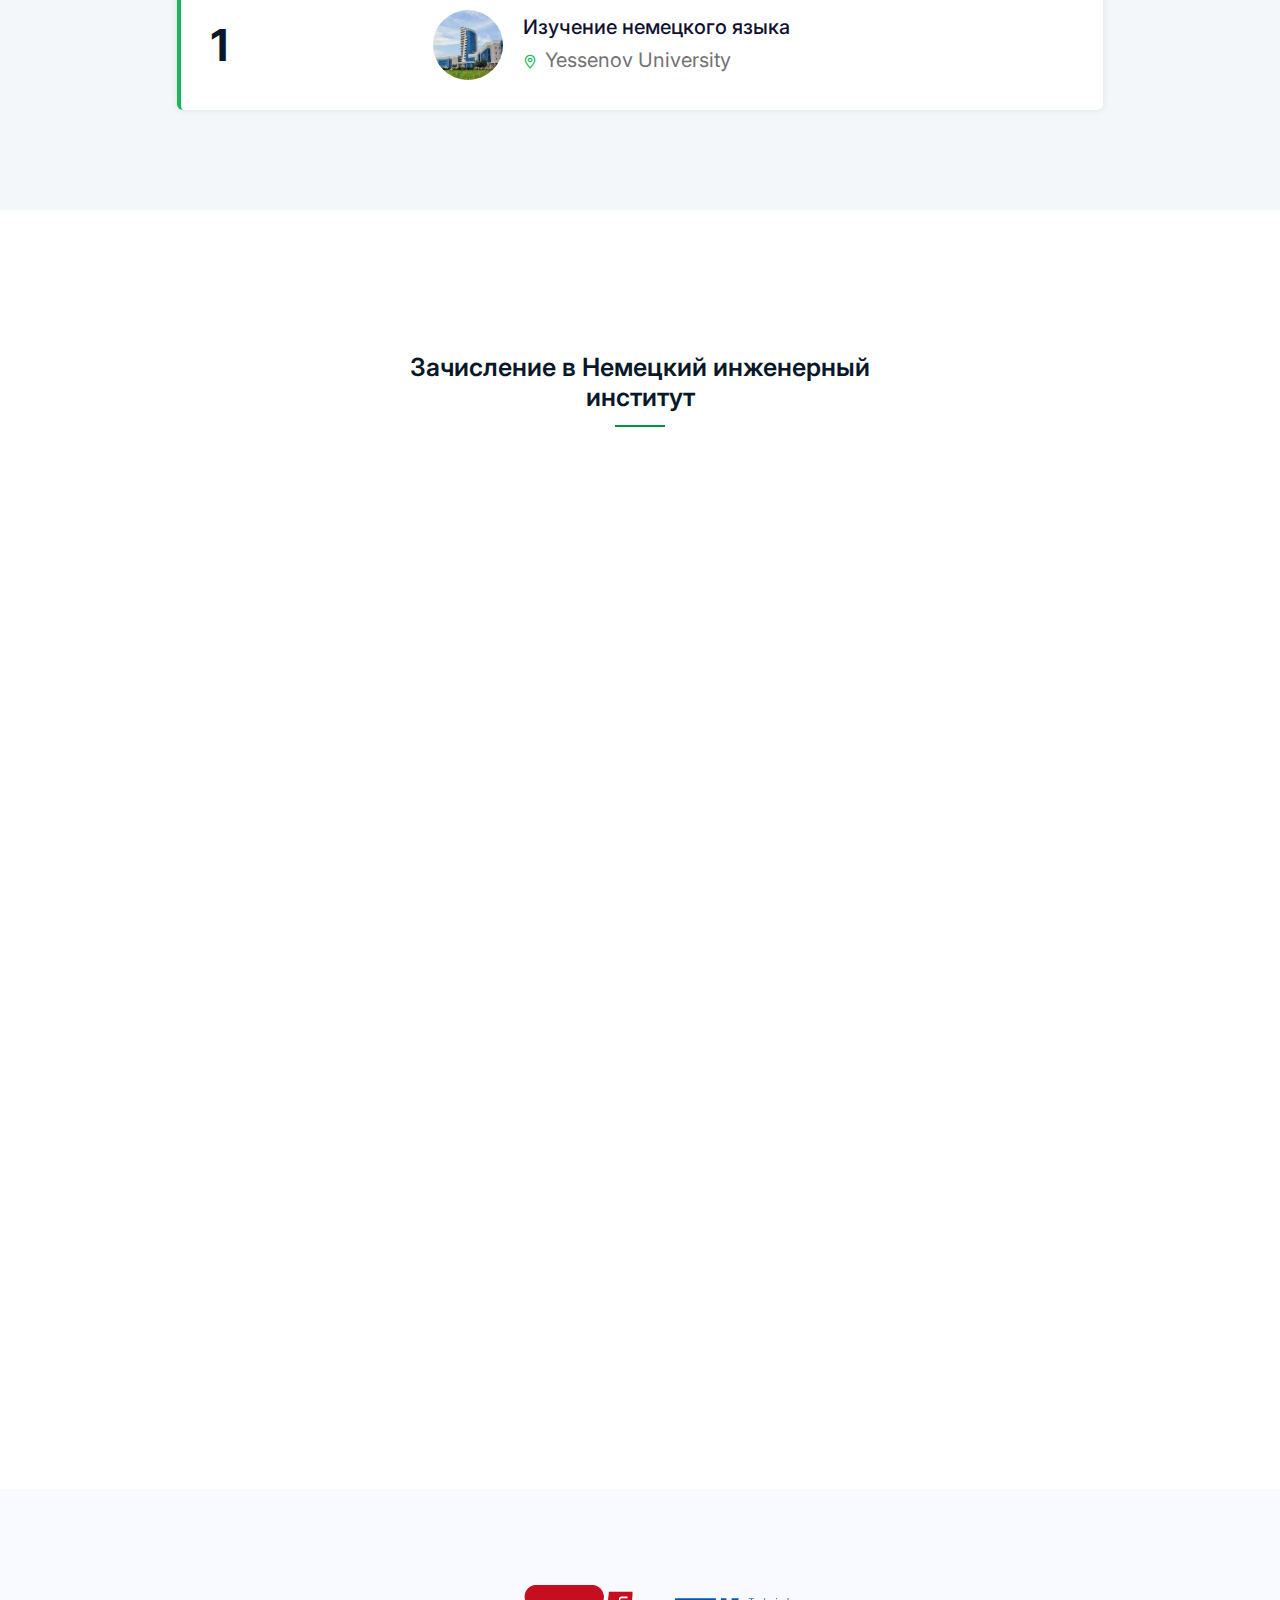
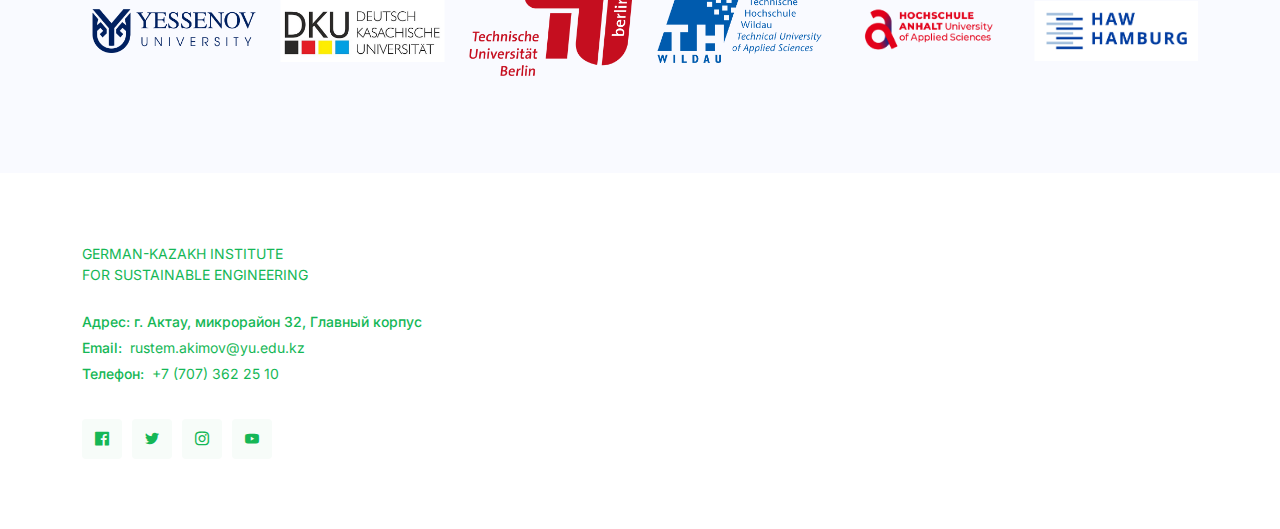
==== commit a615b03a: "Added languages" ====
--- a/index.html
+++ b/index.html
@@ -112,6 +112,9 @@
       .client-logo-section .client-logo-wrapper .client-logo-carousel .client-logo img {
         opacity: 100%;
       }
+      .hero-area.style2.set #tns3>.tns-item {
+        width: auto !important;
+      }
 
 
 
@@ -135,6 +138,10 @@
 
       }
 
+      .hero-area.style2.set #tns3>.tns-item {
+        width: auto !important;
+      }
+
       .hero-area.style2.set .tns-controls button:last-child {
         border-radius: 50%;
         left: -120px;
@@ -173,6 +180,10 @@
     }
 
     @media (min-width:1400px) {
+
+      .hero-area.style2.set #tns3>.tns-item {
+        width: auto !important;
+      }
 
       .client-logo-section .client-logo-wrapper .client-logo-carousel .client-logo img {
         opacity: 100%;
@@ -411,7 +422,8 @@
                   })();
                   pagespeed.CriticalImages.Run('/ngx_pagespeed_beacon', 'https://demo.graygrids.com/themes/jobgrids/index2.html', 'vgO0_CsSLD', true, false, 'CFuOS81CblE');
                 </script>
-                KAZAKH-GERMAN <br> INSTITUTE OF ENGINEERING
+                <!-- German-Kazakh Institute <br> for Sustainable Engineering -->
+                GERMAN-KAZAKH INSTITUTE <br> FOR SUSTAINABLE ENGINEERING
               </a>
               <button style="background-color: #15B756;" class="navbar-toggler" type="button" data-toggle="collapse" data-target="#navbarSupportedContent" aria-controls="navbarSupportedContent" aria-expanded="false" aria-label="Toggle navigation">
                 <span class="toggler-icon"></span>
@@ -421,27 +433,26 @@
               <div class="collapse navbar-collapse sub-menu-bar" id="navbarSupportedContent">
                 <ul id="nav" class="navbar-nav ml-auto">
                   <li class="nav-item">
-                    <a class="nav-link active" href="#news">НОВОСТИ</a>
+                    <a class="nav-link active" href="#news" data-translate="nav1">НОВОСТИ</a>
                   </li>
                   <li class="nav-item">
-                    <a class="nav-link" href="#strategy">СТРАТЕГИЯ</a>
+                    <a class="nav-link" href="#strategy" data-translate="nav2">СТРАТЕГИЯ</a>
                   </li>
                   <li class="nav-item">
-                    <a class="nav-link" href="#programs">ПРОГРАММЫ</a>
+                    <a class="nav-link" href="#programs" data-translate="nav3">ПРОГРАММЫ</a>
                   </li>
                   <li class="nav-item">
-                    <a class="nav-link" href="#admission">ПРИЕМНАЯ КОМИССИЯ</a>
+                    <a class="nav-link" href="#admission" data-translate="nav4">ПРИЕМНАЯ КОМИССИЯ</a>
                   </li>
                   <li class="nav-item">
-                    <a class="nav-link" href="#partners">ПАРТНЕРЫ</a>
+                    <a class="nav-link" href="#partners" data-translate="nav5">ПАРТНЕРЫ</a>
                   </li>
                   <li class="nav-item">
-                    <a class="dropdown-toggle" id="selectedLang" href="#">ENG</a>
+                    <a class="dropdown-toggle" id="selectedLang" href="#">РУС</a>
                     <ul class="sub-menu">
-                      <li><a style="display:none;" href="#" data-lang="en">ENG</a></li>
-                      <li><a href="#" data-lang="kz">ҚАЗ</a></li>
-                      <li><a href="#" data-lang="ru">РУС</a></li>
-                      <li><a href="#" data-lang="de">DEU</a></li>
+                      <li><a href="#" data-lang="en">ENG</a></li>
+                      <!-- <li><a href="#" data-lang="kz">ҚАЗ</a></li> -->
+                      <li><a style="display:none;" href="#" data-lang="ru">РУС</a></li>
                     </ul>
                   </li>
 
@@ -490,7 +501,7 @@
                 <div class="post-details">
                   <div class="detail-inner">
                     <h2 class="post-title">
-                      <a>Токаев поручил открыть 5 филиалов авторитетных зарубежных вузов</a>
+                      <a data-translate="news11">Токаев поручил открыть 5 филиалов авторитетных зарубежных вузов</a>
                     </h2>
 
                     <ul class="custom-flex post-meta">
@@ -502,7 +513,7 @@
                       </li>
 
                     </ul>
-                    <p>Президент Касым-Жомарт Токаев поручил повысить доступность высшего образования и открыть пять филиалов авторитетных зарубежных вузов, передает корреспондент Tengrinews.kz.<br>
+                    <p data-translate="news12">Президент Касым-Жомарт Токаев поручил повысить доступность высшего образования и открыть пять филиалов авторитетных зарубежных вузов, передает корреспондент Tengrinews.kz.<br>
                       На заседании Мажилиса Токаев заявил, что вопрос доступности высшего образования остается злободневным в Казахстане.
                     </p>
 
@@ -512,7 +523,7 @@
                       <div class="icon">
                         <i class="lni lni-quotation"></i>
                       </div>
-                      <h4>"Особое внимание следует уделить выделению целевых грантов для молодежи из густонаселенных регионов страны. Для построения новой экономики важно повышение конкурентоспособности вузов. Недавно в Казахстане начали открываться
+                      <h4 data-translate="news13">"Особое внимание следует уделить выделению целевых грантов для молодежи из густонаселенных регионов страны. Для построения новой экономики важно повышение конкурентоспособности вузов. Недавно в Казахстане начали открываться
                         филиалы ведущих зарубежных вузов. В скором времени планируется открытие филиалов передовых технических вузов России. Считаю необходимым к 2025 году открыть в нашей стране не менее пяти филиалов авторитетных зарубежных
                         университетов. При этом два филиала вузов с техническим уклоном необходимо открыть на западе страны", - сказал Токаев.</h4>
 
@@ -533,6 +544,493 @@
 
     </div>
   </div>
+
+
+
+
+  <div class="modal fade form-modal" id="news2" tabindex="-1" aria-hidden="true">
+    <div class="modal-dialog max-width-px-2000 position-relative">
+      <button type="button" class="circle-32 btn-reset bg-white pos-abs-tr mt-md-n6 mr-lg-n6 focus-reset z-index-supper" data-dismiss="modal"><i class="lni lni-close"></i></button>
+
+
+      <section class="section blog-single">
+        <div class="container">
+          <div class="row">
+            <div class="col-lg-12">
+              <div class="single-inner">
+                <div class="post-thumbnils">
+                  <img src="images/2.png" width="300px" alt="#" data-pagespeed-url-hash="3515419736" onload="pagespeed.CriticalImages.checkImageForCriticality(this);">
+                </div>
+                <div class="post-details">
+                  <div class="detail-inner">
+                    <h2 class="post-title">
+                      <a data-translate="news21">Казахстанские ученые будут стажироваться в ведущих научных центрах Германии</a>
+                    </h2>
+
+                    <ul class="custom-flex post-meta">
+                      <li>
+                        <a href="#">
+                          <i class="lni lni-calendar"></i>
+                          03-08-2022
+                        </a>
+                      </li>
+
+                    </ul>
+                    <p data-translate="news22">Министр науки и высшего образования Саясат Нурбек обсудил вопросы сотрудничества с послом Германии в Казахстане Моникой Иверсен, сообщает BaigeNews.kz со ссылкой на пресс-службу министерства науки и высшего образования Казахстана.
+                    </p>
+
+
+
+                    <blockquote>
+                      <div class="icon">
+                        <i class="lni lni-quotation"></i>
+                      </div>
+                      <h4 data-translate="news23">Глава ведомства отметил, что отечественные ученые для повышения квалификации проходят обучение за рубежом по госпрограмме "Болашак": "Мы готовы рассмотреть ведущие научно-исследовательские центры Германии для прохождения стажировки нашими учёными", — отметил Саясат Нурбек.</h4>
+
+
+                    </blockquote>
+
+                    <p data-translate="news24">Моника Иверсен предложила в рамках меморандума между Есенов университетом и Казахстанско-немецким университетом создать факультет устойчивой инженерии. Саясат Нурбек заявил о готовности рассмотреть эту инициативу.</p>
+
+                  </div>
+
+
+
+                </div>
+              </div>
+            </div>
+
+          </div>
+        </div>
+      </section>
+
+    </div>
+  </div>
+
+
+
+  <div class="modal fade form-modal" id="news3" tabindex="-1" aria-hidden="true">
+    <div class="modal-dialog max-width-px-2000 position-relative">
+      <button type="button" class="circle-32 btn-reset bg-white pos-abs-tr mt-md-n6 mr-lg-n6 focus-reset z-index-supper" data-dismiss="modal"><i class="lni lni-close"></i></button>
+
+
+      <section class="section blog-single">
+        <div class="container">
+          <div class="row">
+            <div class="col-lg-12">
+              <div class="single-inner">
+                <div class="post-thumbnils">
+                  <img src="images/3.png" width="300px" alt="#" data-pagespeed-url-hash="3515419736" onload="pagespeed.CriticalImages.checkImageForCriticality(this);">
+                </div>
+                <div class="post-details">
+                  <div class="detail-inner">
+                    <h2 class="post-title">
+                      <a data-translate="news31">Подписание Меморандума с Каспийским университетом технологий и инжиниринга им. Ш. Есенова</a>
+                    </h2>
+
+                    <ul class="custom-flex post-meta">
+                      <li>
+                        <a href="#">
+                          <i class="lni lni-calendar"></i>
+                          27-08-2022
+                        </a>
+                      </li>
+
+                    </ul>
+                    <p data-translate="news32">DKU совместно с партнерами запускает уникальный проект «Mangystau School of Sustainable Engineering”!
+                    </p>
+
+
+
+                    <p data-translate="news33">26 августа 2022 года президент DKU г-н Роммель Волрад и президент Yessenov University г-н Ахметов Берик подписали Меморандум о сотрудничестве в рамках совместной реализации в западном Казахстане международного проекта «Mangystau School of Sustainable Engineering”.</p>
+                    <p data-translate="news34">Этот уникальный для Центральной Азии проект направлен на внедрение немецких стандартов в получении высшего инженерного образования в области водородной энергетики.</p>
+
+                  </div>
+
+
+
+                </div>
+              </div>
+            </div>
+
+          </div>
+        </div>
+      </section>
+
+    </div>
+  </div>
+
+
+
+
+  <div class="modal fade form-modal" id="news4" tabindex="-1" aria-hidden="true">
+    <div class="modal-dialog max-width-px-2000 position-relative">
+      <button type="button" class="circle-32 btn-reset bg-white pos-abs-tr mt-md-n6 mr-lg-n6 focus-reset z-index-supper" data-dismiss="modal"><i class="lni lni-close"></i></button>
+
+
+      <section class="section blog-single">
+        <div class="container">
+          <div class="row">
+            <div class="col-lg-12">
+              <div class="single-inner">
+                <div class="post-thumbnils">
+                  <img src="images/4.png" width="300px" alt="#" data-pagespeed-url-hash="3515419736" onload="pagespeed.CriticalImages.checkImageForCriticality(this);">
+                </div>
+                <div class="post-details">
+                  <div class="detail-inner">
+                    <h2 class="post-title">
+                      <a data-translate="news41">Рабочая ознакомительная поездка делегации DKU в университет им. Есенова</a>
+                    </h2>
+
+                    <ul class="custom-flex post-meta">
+                      <li>
+                        <a href="#">
+                          <i class="lni lni-calendar"></i>
+                          22-10-2022
+                        </a>
+                      </li>
+
+                    </ul>
+                    <p data-translate="news42">С 11 по 15 октября состоялась рабочая ознакомительная поездка делегации DKU в университет им. Есенова, г. Актау!
+                    </p>
+
+
+
+                    <p data-translate="news43">Помимо этого, были обсуждены:</p>
+                    <ul>
+                      <li data-translate="news44">•	беседы о концепции школы устойчивого инжиниринга в среду и четверг;</li>
+                      <li data-translate="news45">•	учебные программы (бакалавриат, магистратура, аспирантура);</li>
+                      <li data-translate="news46">•	разработка учебных планов и структурный план, программы двойного диплома;</li>
+                      <li data-translate="news47">•	темы исследования и стратегия исследования;</li>
+                      <li data-translate="news48">•	проектирование/обустройство лабораторий, потребность лабораторий.</li>
+                    </ul>
+
+                    <p data-translate="news49">Также делегация DKU посетила порт Актау и Актауский морской северный терминал для изучения потенциала сотрудничества по логистике, повышению квалификации и прочим вопросам.</p>
+
+                  </div>
+
+
+
+                </div>
+              </div>
+            </div>
+
+          </div>
+        </div>
+      </section>
+
+    </div>
+  </div>
+
+
+
+
+  <div class="modal fade form-modal" id="news5" tabindex="-1" aria-hidden="true">
+    <div class="modal-dialog max-width-px-2000 position-relative">
+      <button type="button" class="circle-32 btn-reset bg-white pos-abs-tr mt-md-n6 mr-lg-n6 focus-reset z-index-supper" data-dismiss="modal"><i class="lni lni-close"></i></button>
+
+
+      <section class="section blog-single">
+        <div class="container">
+          <div class="row">
+            <div class="col-lg-12">
+              <div class="single-inner">
+                <div class="post-thumbnils">
+                  <img src="images/5.png" width="300px" alt="#" data-pagespeed-url-hash="3515419736" onload="pagespeed.CriticalImages.checkImageForCriticality(this);">
+                </div>
+                <div class="post-details">
+                  <div class="detail-inner">
+                    <h2 class="post-title">
+                      <a data-translate="news51">Институт инжиниринга по немецким стандартам появится в Мангистау в этом году</a>
+                    </h2>
+
+                    <ul class="custom-flex post-meta">
+                      <li>
+                        <a href="#">
+                          <i class="lni lni-calendar"></i>
+                          14-02-2023
+                        </a>
+                      </li>
+
+                    </ul>
+                    <p data-translate="news52">На базе Каспийского университета технологий и инжиниринга имени Шахмардана Есенова (Yessenov University) совместно с Казахстанско-Немецким университетом планируется открыть институт инжиниринга, передает BaigeNews.kz.
+                    </p>
+                    <p data-translate="news54">Обучение по немецким стандартам должно стартовать уже в этом учебном году по двум специальностям "Логистика" и "Энергетический и экологический инжиниринг". По словам ректора Yessenov University Берика Ахметова, новые возможности позволят удержать отток молодежи из Казахстана.</p>
+
+
+
+                    <blockquote>
+                      <div class="icon">
+                        <i class="lni lni-quotation"></i>
+                      </div>
+                      <h4 data-translate="news53">"Создание института инжиниринга позволить решить сразу несколько актуальных задач. В первую очередь, мы можем на базе нашего университета готовить квалифицированные кадры, то есть мы будем способствовать развитию локального человеческого капитала. Также решается достаточно болезненный вопрос в нашей стране – это отток молодежи. К сожалению, большинство тех, кто уезжает учиться или работать зарубеж - обратно на Родину не возвращается. Таким образом, создавая условия и обеспечивая местную молодежь качественным образованием по немецким стандартам мы можем ликвидировать утечку кадров", - отметил Берик Ахметов.</h4>
+
+
+                    </blockquote>
+
+                  </div>
+
+
+
+                </div>
+              </div>
+            </div>
+
+          </div>
+        </div>
+      </section>
+
+    </div>
+  </div>
+
+
+
+
+  <div class="modal fade form-modal" id="news6" tabindex="-1" aria-hidden="true">
+    <div class="modal-dialog max-width-px-2000 position-relative">
+      <button type="button" class="circle-32 btn-reset bg-white pos-abs-tr mt-md-n6 mr-lg-n6 focus-reset z-index-supper" data-dismiss="modal"><i class="lni lni-close"></i></button>
+
+
+      <section class="section blog-single">
+        <div class="container">
+          <div class="row">
+            <div class="col-lg-12">
+              <div class="single-inner">
+                <div class="post-thumbnils">
+                  <img src="images/6.png" width="300px" alt="#" data-pagespeed-url-hash="3515419736" onload="pagespeed.CriticalImages.checkImageForCriticality(this);">
+                </div>
+                <div class="post-details">
+                  <div class="detail-inner">
+                    <h2 class="post-title">
+                      <a data-translate="news61">В HAW HAMBURG, ведущем вузе Северной Германии, начались соглашения о партнерстве с немецкими университетами.</a>
+                    </h2>
+
+                    <ul class="custom-flex post-meta">
+                      <li>
+                        <a href="#">
+                          <i class="lni lni-calendar"></i>
+                          29-03-2023
+                        </a>
+                      </li>
+
+                    </ul>
+                    <p data-translate="news62">Гамбургский университет прикладных наук – известное заведение, цель которого состоит в выработке устойчивых решений социальных проблем сегодняшнего и завтрашнего дня. HAW Hamburg является партнером более чем 100 европейских университетов, а также университетов Северной и Южной Америки, Азии и Ближнего Востока.
+                    </p>
+
+                    <p data-translate="news63">Соглашение о партнерстве с этим университетом приведет к расширению учебной программы, приглашения профессоров в нашу страну для обмена опытом, академической мобильностью, тремя дипломами образования.</p>
+
+                    <p data-translate="news64">Планируется с немецкими коллегами ряд совместных проектов в энергетике и экологии.
+  С новым учебным годом Yessenov University начнет прием студентов на новые востребованные профессии по трем программам выпускников.
+  </p>
+
+                  </div>
+
+
+
+                </div>
+              </div>
+            </div>
+
+          </div>
+        </div>
+      </section>
+
+    </div>
+  </div>
+
+  <div class="modal fade form-modal" id="news7" tabindex="-1" aria-hidden="true">
+    <div class="modal-dialog max-width-px-2000 position-relative">
+      <button type="button" class="circle-32 btn-reset bg-white pos-abs-tr mt-md-n6 mr-lg-n6 focus-reset z-index-supper" data-dismiss="modal"><i class="lni lni-close"></i></button>
+
+
+      <section class="section blog-single">
+        <div class="container">
+          <div class="row">
+            <div class="col-lg-12">
+              <div class="single-inner">
+                <div class="post-thumbnils">
+                  <img src="images/7.png" width="300px" alt="#" data-pagespeed-url-hash="3515419736" onload="pagespeed.CriticalImages.checkImageForCriticality(this);">
+                </div>
+                <div class="post-details">
+                  <div class="detail-inner">
+                    <h2 class="post-title">
+                      <a data-translate="news71">
+  В Университете прикладных наук Анхальт (Hochschule Anhalt) был подписан очередные соглашения.
+  </a>
+                    </h2>
+
+                    <ul class="custom-flex post-meta">
+                      <li>
+                        <a href="#">
+                          <i class="lni lni-calendar"></i>
+                          30-03-2023
+                        </a>
+                      </li>
+
+                    </ul>
+                    <p data-translate="news72">Было запланировано предстоящие работы по направлениям: проектирование технологических процессов, электротехника, биоинженерия.
+  История Анхальтского Университета прикладных наук восходит к XIX веку. Там инженеры обучались электротехнике, машиностроению, химии, металлургии, технологии кирпича и керамике.
+
+                    </p>
+
+
+
+                    <p data-translate="news73">В разные годы с созданием опытной станции подготовки специалистов сельского хозяйства в этом регионе; созданием института растениеводства; Университета прикладных наук для сельского хозяйства; а также преобразованием в университет сельского хозяйства и пищевой промышленности был заложен и расширен фундамент современного университета.</p>
+
+                    <p data-translate="news74">Позже в состав были добавлены крупные технические колледжи и сформирован знаменитый Анхальтский Университет прикладных наук. Здесь в основном преподаются технические специальности.
+  Большинство иностранных студентов готовятся здесь для обучения в университетах Германии.
+  </p>
+                  <p data-translate="news75">Часть студентов и магистрантов, поступающих в немецкий Институт инжиниринга, который откроется в этом году на базе Yessenov University, получат возможность обучаться в этом университете в течение года и получить опыт.
+  Таким образом, люди, обладающие художественно-образовательными знаниями, могут овладеть учебой и профессией, стать специалистами с двумя и тремя дипломами.
+  </p>
+                  </div>
+
+
+
+                </div>
+              </div>
+            </div>
+
+          </div>
+        </div>
+      </section>
+
+    </div>
+  </div>
+
+
+  <div class="modal fade form-modal" id="news8" tabindex="-1" aria-hidden="true">
+    <div class="modal-dialog max-width-px-2000 position-relative">
+      <button type="button" class="circle-32 btn-reset bg-white pos-abs-tr mt-md-n6 mr-lg-n6 focus-reset z-index-supper" data-dismiss="modal"><i class="lni lni-close"></i></button>
+
+
+      <section class="section blog-single">
+        <div class="container">
+          <div class="row">
+            <div class="col-lg-12">
+              <div class="single-inner">
+                <div class="post-thumbnils">
+                  <img src="images/8.png" width="300px" alt="#" data-pagespeed-url-hash="3515419736" onload="pagespeed.CriticalImages.checkImageForCriticality(this);">
+                </div>
+                <div class="post-details">
+                  <div class="detail-inner">
+                    <h2 class="post-title">
+                      <a data-translate="news81">Было проведено встреча с официальным представителем Министерства иностранных дел Германии г-ном Вито Чечере.</a>
+                    </h2>
+
+                    <ul class="custom-flex post-meta">
+                      <li>
+                        <a href="#">
+                          <i class="lni lni-calendar"></i>
+                          31-03-2023
+                        </a>
+                      </li>
+
+                    </ul>
+                    <p data-translate="news82">Консультация по структуре инженерного института, которая откроется на базе Yessenov University на встрече. Кроме стратегических направлений, портфеля образовательных программ, периода их реализации, план развития сотрудничества в науке с вузами-партнерами Германии в рамках совместного института.
+                    </p>
+
+                    <p data-translate="news83">Обсудили перспективы качественного обучения кадров в высшем инженерном образовании в областях Энергетика, экология и земельные ресурсы, потоковые системы логистики, передовой инжиниринг, Нефтехимия, Информационные технологии и цифровизация.</p>
+
+                    <blockquote>
+                      <div class="icon">
+                        <i class="lni lni-quotation"></i>
+                      </div>
+                      <h4 data-translate="news84">Г-н Чечер заявил, что поддержит совместную инициативу со ссылкой на высококвалифицированных инженерных и технических специалистов, которые пользуются огромным спросом на мировом рынке труда.</h4>
+
+
+                    </blockquote>
+
+                    <p data-translate="news85">Данная встреча придала мощный толчок работе Казахстанско-германского инженерного института, основанного в Мангистауской области.
+  Специальная встреча с президентом Freie Universität Berlin, крупнейшего по количеству студентов университета Берлина, Гюнтером Зиглером, после встречи с представителем министерства. Обсудили с коллегой приоритеты сотрудничества и вопросы совместной работы в основных областях гуманитарных и общественных наук.
+  </p>
+                    <p data-translate="news86">Если мы успешно осуществим такие масштабные работы по прямому поручению Главы государства, то верим, что сегодня внесем позитивный вклад в решение проблем безработицы в Мангистауской области.
+  Не за горами время готовить наших профессионалов, подготовленных на международном уровне к вновь открытому альпийскому заводу при поддержке инвесторов.
+  </p>
+                  </div>
+
+
+
+                </div>
+              </div>
+            </div>
+
+          </div>
+        </div>
+      </section>
+
+    </div>
+  </div>
+
+
+  <div class="modal fade form-modal" id="news9" tabindex="-1" aria-hidden="true">
+    <div class="modal-dialog max-width-px-2000 position-relative">
+      <button type="button" class="circle-32 btn-reset bg-white pos-abs-tr mt-md-n6 mr-lg-n6 focus-reset z-index-supper" data-dismiss="modal"><i class="lni lni-close"></i></button>
+
+
+      <section class="section blog-single">
+        <div class="container">
+          <div class="row">
+            <div class="col-lg-12">
+              <div class="single-inner">
+                <div class="post-thumbnils">
+                  <img src="images/9.png" width="300px" alt="#" data-pagespeed-url-hash="3515419736" onload="pagespeed.CriticalImages.checkImageForCriticality(this);">
+                </div>
+                <div class="post-details">
+                  <div class="detail-inner">
+                    <h2 class="post-title">
+                      <a data-translate="news91">В Казахстане будут готовить инженеров по Немецким стандартам</a>
+                    </h2>
+
+                    <ul class="custom-flex post-meta">
+                      <li>
+                        <a href="#">
+                          <i class="lni lni-calendar"></i>
+                          03-04-2023
+                        </a>
+                      </li>
+
+                    </ul>
+
+
+
+                    <blockquote>
+                      <div class="icon">
+                        <i class="lni lni-quotation"></i>
+                      </div>
+                      <h4 data-translate="news92">Шолпан Найманбаева, корреспондент:
+  - Новый институт инжиниринга откроют в Актау уже в этом году на базе университета имени Шахмардана Есенова. Учебное заведение станет кузницей технических кадров, которых готовят по современным европейским стандартам. Для обучения будут отобраны лучшие программы топовых немецких вузов. В немецком институте будут готовить инженеров разных направлений. На начальном этапе казахстанцам предлагают поступить на две специальности: первая – «Энергоменеджмент» и вторая – «Логистика». Эти программы будут запущены совместно с Гамбургским университетом прикладных наук и Техническим университетом Вильдау. Во время поездки в Германию руководство университета имени Есенова посетило ведущие вузы ФРГ. Партнеры подписали меморандумы и обсудили дальнейшие планы.
+  </h4>
+
+
+                    </blockquote>
+
+                    <blockquote>
+                      <div class="icon">
+                        <i class="lni lni-quotation"></i>
+                      </div>
+                      <h4 data-translate="news93">Берик Ахметов, президент Каспийского университета технологий и инжиниринга им. Есенова:
+  - Вы знаете, что Глава государства дал поручение по трансферту знаний через открытие зарубежных филиалов в Казахстане. И во исполнение этого поручения наш университет привлекает консорциум немецких университетов. Это не один университет, а консорциум. Мы привлекаем лучшие компетенции из разных университетов. Наша задача – отобрать лучшие программы из каждого университета и потом применить здесь. В новом институте инжиниринга откроют восемь программ бакалавриата и шесть – по магистратуре. В планах поэтапно увеличить как число студентов, так и количество специальностей. На 4-м курсе казахстанцы будут обучаться в немецком вузе-партнёре, а позднее студенты смогут пройти в Германии и практику на производстве. Берик Ахметов, президент Каспийского университета технологий и инжиниринга им. Есенова: - Конечно, будет обучение на казахском, русском языках на базе нашего университета. Два года мы будем их интенсивно обучать немецкому, чтобы на 3-м курсе они частично могли взять курсы на немецком языке. Далее 4-й курс они полностью проводят в Германии.
+  </h4>
+
+
+                    </blockquote>
+
+                  </div>
+
+
+
+                </div>
+              </div>
+            </div>
+
+          </div>
+        </div>
+      </section>
+
+    </div>
+  </div>
+
 
 
   <section id="news" class="hero-area style2 set">
@@ -566,15 +1064,15 @@
                             <img class="thumb" src="images/1.png" alt="#">
                           </div>
                           <div class="content-body">
-                            <h4 class="title"><a href=" ">Токаев поручил открыть 5 филиалов авторитетных зарубежных вузов</a></h4>
+                            <h4 class="title"><a href=" " data-translate="newsdata11">Токаев поручил открыть 5 филиалов авторитетных зарубежных вузов</a></h4>
                             <div class="meta-details">
                               <ul>
                                 <li><a href="#"><i class="lni lni-calendar"></i> 11-01-2022</a></li>
                               </ul>
                             </div>
-                            <p>Президент Касым-Жомарт Токаев поручил повысить доступность высшего образования и открыть пять филиалов...</p>
+                            <p data-translate="newsdata12">Президент Касым-Жомарт Токаев поручил повысить доступность высшего образования и открыть пять филиалов...</p>
                             <div class="button">
-                              <a data-toggle="modal" data-target="#news1" class="btn">Читать далее</a>
+                              <a data-toggle="modal" data-target="#news1" class="btn" data-translate="newsdata13">Читать далее</a>
                             </div>
                           </div>
                         </div>
@@ -583,6 +1081,276 @@
                       <div class="col-lg-4 col-md-6 col-8">
 
                         <div class="single-testimonial single-news wow fadeInUp">
+                          <div class="image">
+                            <img class="thumb" src="images/2.png" alt="#">
+                          </div>
+                          <div class="content-body">
+                            <h4 class="title"><a href=" " data-translate="newsdata21">Казахстанские ученые будут стажироваться в научных центрах Германии</a></h4>
+                            <div class="meta-details">
+                              <ul>
+                                <li><a href="#"><i class="lni lni-calendar"></i> 03-08-2022</a></li>
+                              </ul>
+                            </div>
+                            <p data-translate="newsdata22">Министр науки и высшего образования Саясат Нурбек обсудил вопросы сотрудничества с послом Германии ...</p>
+                            <div class="button">
+                              <a data-toggle="modal" data-target="#news2" class="btn" data-translate="newsdata13">Читать далее</a>
+                            </div>
+                          </div>
+                        </div>
+
+                      </div>
+                      <div class="col-lg-4 col-md-6 col-8">
+
+                        <div class="single-testimonial single-news wow fadeInUp">
+                          <div class="image">
+                            <img class="thumb" src="images/3.png" alt="#">
+                          </div>
+                          <div class="content-body">
+                            <h4 class="title"><a href=" " data-translate="newsdata31">Подписание Меморандума с Каспийским университетом...</a></h4>
+                            <div class="meta-details">
+                              <ul>
+                                <li><a href="#"><i class="lni lni-calendar"></i> 27-08-2022</a></li>
+                              </ul>
+                            </div>
+                            <p data-translate="newsdata32">DKU совместно с
+                              партнерами запускает уникальный проект «Mangystau School of Sustainable Engineering”! Этот уникальный ...</p>
+                            <div class="button">
+                              <a data-toggle="modal" data-target="#news3" class="btn" data-translate="newsdata13">Читать далее</a>
+                            </div>
+                          </div>
+                        </div>
+
+                      </div>
+                    </div>
+                  </div>
+                </div>
+              </div>
+              <div class="single-slider">
+                <div class="latest-news-area section">
+                  <div class="container">
+                    <div class="row">
+
+                      <div class="col-lg-4 col-md-6 col-8">
+
+                        <div class="single-testimonial single-news wow fadeInUp">
+                          <div class="image">
+                            <img class="thumb" src="images/4.png" alt="#">
+                          </div>
+                          <div class="content-body">
+                            <h4 class="title"><a href=" " data-translate="newsdata41">Рабочая ознакомительная поездка делегации DKU в университет...</a></h4>
+                            <div class="meta-details">
+                              <ul>
+                                <li><a href="#"><i class="lni lni-calendar"></i> 22-10-2022</a></li>
+                              </ul>
+                            </div>
+                            <p data-translate="newsdata42">С 11 по 15 октября состоялась рабочая ознакомительная поездка делегации DKU в университет им. Есенова, г. Актау!...</p>
+                            <div class="button">
+                              <a data-toggle="modal" data-target="#news4" class="btn" data-translate="newsdata13">Читать далее</a>
+                            </div>
+                          </div>
+                        </div>
+
+                      </div>
+                      <div class="col-lg-4 col-md-6 col-8">
+
+                        <div class="single-testimonial single-news wow fadeInUp">
+                          <div class="image">
+                            <img class="thumb" src="images/5.png" alt="#">
+                          </div>
+                          <div class="content-body">
+                            <h4 class="title"><a href=" " data-translate="newsdata51">Институт инжиниринга по немецким стандартам появится в Мангистау</a></h4>
+                            <div class="meta-details">
+                              <ul>
+                                <li><a href="#"><i class="lni lni-calendar"></i> 14-02-2023</a></li>
+                              </ul>
+                            </div>
+                            <p data-translate="newsdata52">На базе Каспийского университета технологий и инжиниринга имени Шахмардана Есенова (Yessenov University)...</p>
+                            <div class="button">
+                              <a data-toggle="modal" data-target="#news5" class="btn" data-translate="newsdata13">Читать далее</a>
+                            </div>
+                          </div>
+                        </div>
+
+                      </div>
+                      <div class="col-lg-4 col-md-6 col-8">
+
+                        <div class="single-testimonial single-news wow fadeInUp">
+                          <div class="image">
+                            <img class="thumb" src="images/6.png" alt="#">
+                          </div>
+                          <div class="content-body">
+                            <h4 class="title"><a href=" " data-translate="newsdata61">В HAW HAMBURG, ведущем вузе Северной Германии, начались соглашения</a></h4>
+                            <div class="meta-details">
+                              <ul>
+                                <li><a href="#"><i class="lni lni-calendar"></i> 29-03-2023</a></li>
+                              </ul>
+                            </div>
+                            <p data-translate="newsdata62">Гамбургский университет прикладных наук – известное заведение, цель которого состоит в выработке устойчивых решений...</p>
+                            <div class="button">
+                              <a data-toggle="modal" data-target="#news6" class="btn" data-translate="newsdata13">Читать далее</a>
+                            </div>
+                          </div>
+                        </div>
+
+                      </div>
+                    </div>
+                  </div>
+                </div>
+              </div>
+
+              <div class="single-slider">
+                <div class="latest-news-area section">
+                  <div class="container">
+                    <div class="row">
+
+                      <div class="col-lg-4 col-md-6 col-8">
+
+                        <div class="single-testimonial single-news wow fadeInUp">
+                          <div class="image">
+                            <img class="thumb" src="images/7.png" alt="#">
+                          </div>
+                          <div class="content-body">
+                            <h4 class="title"><a href=" " data-translate="newsdata71">В Университете прикладных наук Анхальт (Hochschule Anhalt) был подписан...</a></h4>
+                            <div class="meta-details">
+                              <ul>
+                                <li><a href="#"><i class="lni lni-calendar"></i> 30-03-2023</a></li>
+                              </ul>
+                            </div>
+                            <p data-translate="newsdata72">Было запланировано предстоящие работы по направлениям: проектирование технологических процессов,...</p>
+                            <div class="button">
+                              <a data-toggle="modal" data-target="#news7" class="btn" data-translate="newsdata13">Читать далее</a>
+                            </div>
+                          </div>
+                        </div>
+
+                      </div>
+                      <div class="col-lg-4 col-md-6 col-8">
+
+                        <div class="single-testimonial single-news wow fadeInUp">
+                          <div class="image">
+                            <img class="thumb" src="images/8.png" alt="#">
+                          </div>
+                          <div class="content-body">
+                            <h4 class="title"><a href=" " data-translate="newsdata81">Было проведено встреча с официальным представителем...</a></h4>
+                            <div class="meta-details">
+                              <ul>
+                                <li><a href="#"><i class="lni lni-calendar"></i> 31-03-2023</a></li>
+                              </ul>
+                            </div>
+                            <p data-translate="newsdata82">Консультация по структуре инженерного института, которая откроется на базе Yessenov University...</p>
+                            <div class="button">
+                              <a data-toggle="modal" data-target="#news8" class="btn" data-translate="newsdata13">Читать далее</a>
+                            </div>
+                          </div>
+                        </div>
+
+                      </div>
+                      <div class="col-lg-4 col-md-6 col-8">
+
+                        <div class="single-testimonial single-news wow fadeInUp">
+                          <div class="image">
+                            <img class="thumb" src="images/9.png" alt="#">
+                          </div>
+                          <div class="content-body">
+                            <h4 class="title"><a href=" " data-translate="newsdata91">В Казахстане будут готовить инженеров по немецким стандартам...</a></h4>
+                            <div class="meta-details">
+                              <ul>
+                                <li><a href="#"><i class="lni lni-calendar"></i> 03-04-2023</a></li>
+                              </ul>
+                            </div>
+                            <p data-translate="newsdata92">Новый институт инжиниринга откроют в Актау уже в этом году на базе университета имени Шахмардана Есенова...</p>
+                            <div class="button">
+                              <a data-toggle="modal" data-target="#news9" class="btn" data-translate="newsdata13">Читать далее</a>
+                            </div>
+                          </div>
+                        </div>
+
+                      </div>
+                    </div>
+                  </div>
+                </div>
+              </div>
+
+
+
+
+
+
+            </div>
+
+          </div>
+        </div>
+      </div>
+    </div>
+    </div>
+  </section>
+
+
+
+
+
+
+
+
+
+
+  <!-- Mobile version news -->
+
+  <section id="news" class="hero-area style2 sec">
+    <div class="">
+      <div class="container">
+        <div class="row">
+          <div class="col-lg-6 col-12" style="">
+            <div class="section-title align-left wow fadeInLeft">
+              <h2 data-translate="news">Новости</h2>
+              <h6 data-translate="chronology">Хронология главных событий</h6>
+            </div>
+          </div>
+        </div>
+      </div>
+    </div>
+
+    <div class="">
+      <div class="container" style="margin-top: -40px; ">
+        <div class="row">
+          <div class="hero-inner">
+            <div class="home-slider sec">
+              <div class="single-slider" style="">
+                <div class="latest-news-area section">
+
+
+
+
+                  <div class="single-news">
+                    <div class="image">
+                      <img class="thumb" src="images/1.png" alt="#">
+                    </div>
+                    <div class="content-body">
+                      <h4 class="title"><a href=" ">Токаев поручил открыть 5 филиалов авторитетных зарубежных вузов</a></h4>
+                      <div class="meta-details">
+                        <ul>
+                          <li><a href="#"><i class="lni lni-calendar"></i> 11-01-2022</a></li>
+                        </ul>
+                      </div>
+                      <p>Президент Касым-Жомарт Токаев поручил повысить доступность высшего образования и открыть пять филиалов...</p>
+                      <div class="button">
+                        <a data-toggle="modal" data-target="#news1" class="btn">Читать далее</a>
+                      </div>
+                    </div>
+                  </div>
+
+
+
+
+                </div>
+              </div>
+              <div class="single-slider">
+                <div class="latest-news-area section">
+                  <div class="container">
+                    <div class="row">
+
+
+                        <div class="single-news">
                           <div class="image">
                             <img class="thumb" src="images/2.png" alt="#">
                           </div>
@@ -595,178 +1363,51 @@
                             </div>
                             <p>Министр науки и высшего образования Саясат Нурбек обсудил вопросы сотрудничества с послом Германии ...</p>
                             <div class="button">
-                              <a href=" " class="btn">Читать далее</a>
+                              <a data-toggle="modal" data-target="#news2" class="btn">Читать далее</a>
                             </div>
                           </div>
                         </div>
 
-                      </div>
-                      <div class="col-lg-4 col-md-6 col-8">
-
-                        <div class="single-testimonial single-news wow fadeInUp">
-                          <div class="image">
-                            <img class="thumb" src="images/3.png" alt="#">
-                          </div>
-                          <div class="content-body">
-                            <h4 class="title"><a href=" ">Подписание Меморандума с Каспийским университетом...</a></h4>
-                            <div class="meta-details">
-                              <ul>
-                                <li><a href="#"><i class="lni lni-calendar"></i> 27-08-2022</a></li>
-                              </ul>
-                            </div>
-                            <p>DKU совместно с
-                              партнерами запускает уникальный проект «Mangystau School of Sustainable Engineering”! Этот уникальный ...</p>
-                            <div class="button">
-                              <a href=" " class="btn">Читать далее</a>
-                            </div>
-                          </div>
-                        </div>
-
-                      </div>
-                    </div>
-                  </div>
-                </div>
-              </div>
+                    </div>
+                  </div>
+                </div>
+              </div>
+
               <div class="single-slider">
                 <div class="latest-news-area section">
                   <div class="container">
                     <div class="row">
 
-                      <div class="col-lg-4 col-md-6 col-8">
-
-                        <div class="single-testimonial single-news wow fadeInUp">
-                          <div class="image">
-                            <img class="thumb" src="images/4.png" alt="#">
+
+
+                      <div class="single-news">
+                        <div class="image">
+                          <img class="thumb" src="images/3.png" alt="#">
+                        </div>
+                        <div class="content-body">
+                          <h4 class="title"><a href=" ">Подписание Меморандума с Каспийским университетом...</a></h4>
+                          <div class="meta-details">
+                            <ul>
+                              <li><a href="#"><i class="lni lni-calendar"></i> 27-08-2022</a></li>
+                            </ul>
                           </div>
-                          <div class="content-body">
-                            <h4 class="title"><a href=" ">Рабочая ознакомительная поездка делегации DKU в университет...</a></h4>
-                            <div class="meta-details">
-                              <ul>
-                                <li><a href="#"><i class="lni lni-calendar"></i> 22-10-2022</a></li>
-                              </ul>
-                            </div>
-                            <p>С 11 по 15 октября состоялась рабочая ознакомительная поездка делегации DKU в университет им. Есенова, г. Актау!...</p>
-                            <div class="button">
-                              <a href=" " class="btn">Читать далее</a>
-                            </div>
+                          <p>DKU совместно с
+                            партнерами запускает уникальный проект «Mangystau School of Sustainable Engineering”! Этот уникальный ...</p>
+                          <div class="button">
+                            <a data-toggle="modal" data-target="#news3" class="btn">Читать далее</a>
                           </div>
                         </div>
-
-                      </div>
-                      <div class="col-lg-4 col-md-6 col-8">
-
-                        <div class="single-testimonial single-news wow fadeInUp">
-                          <div class="image">
-                            <img class="thumb" src="images/5.png" alt="#">
-                          </div>
-                          <div class="content-body">
-                            <h4 class="title"><a href=" ">Институт инжиниринга по немецким стандартам появится в Мангистау</a></h4>
-                            <div class="meta-details">
-                              <ul>
-                                <li><a href="#"><i class="lni lni-calendar"></i> 14-02-2023</a></li>
-                              </ul>
-                            </div>
-                            <p>На базе Каспийского университета технологий и инжиниринга имени Шахмардана Есенова (Yessenov University)...</p>
-                            <div class="button">
-                              <a href=" " class="btn">Читать далее</a>
-                            </div>
-                          </div>
-                        </div>
-
-                      </div>
-                      <div class="col-lg-4 col-md-6 col-8">
-
-                        <div class="single-testimonial single-news wow fadeInUp">
-                          <div class="image">
-                            <img class="thumb" src="images/6.png" alt="#">
-                          </div>
-                          <div class="content-body">
-                            <h4 class="title"><a href=" ">В HAW HAMBURG, ведущем вузе Северной Германии, начались соглашения</a></h4>
-                            <div class="meta-details">
-                              <ul>
-                                <li><a href="#"><i class="lni lni-calendar"></i> 29-03-2023</a></li>
-                              </ul>
-                            </div>
-                            <p>Гамбургский университет прикладных наук – известное заведение, цель которого состоит в выработке устойчивых решений...</p>
-                            <div class="button">
-                              <a href=" " class="btn">Читать далее</a>
-                            </div>
-                          </div>
-                        </div>
-
-                      </div>
-                    </div>
-                  </div>
-                </div>
-              </div>
-            </div>
-
-          </div>
-        </div>
-      </div>
-    </div>
-    </div>
-  </section>
-
-
-
-
-
-
-
-
-
-
-  <!-- Mobile version news -->
-
-  <section id="news" class="hero-area style2 sec">
-    <div class="">
-      <div class="container">
-        <div class="row">
-          <div class="col-lg-6 col-12" style="">
-            <div class="section-title align-left wow fadeInLeft">
-              <h2 data-translate="news">Новости</h2>
-              <h6 data-translate="chronology">Хронология главных событий</h6>
-            </div>
-          </div>
-        </div>
-      </div>
-    </div>
-
-    <div class="">
-      <div class="container" style="margin-top: -40px; ">
-        <div class="row">
-          <div class="hero-inner">
-            <div class="home-slider sec">
-              <div class="single-slider" style="">
-                <div class="latest-news-area section">
-
-
-
-
-                  <div class="single-news">
-                    <div class="image">
-                      <img class="thumb" src="images/1.png" alt="#">
-                    </div>
-                    <div class="content-body">
-                      <h4 class="title"><a href=" ">Токаев поручил открыть 5 филиалов авторитетных зарубежных вузов</a></h4>
-                      <div class="meta-details">
-                        <ul>
-                          <li><a href="#"><i class="lni lni-calendar"></i> 11-01-2022</a></li>
-                        </ul>
-                      </div>
-                      <p>Президент Касым-Жомарт Токаев поручил повысить доступность высшего образования и открыть пять филиалов...</p>
-                      <div class="button">
-                        <a data-toggle="modal" data-target="#news1" class="btn">Читать далее</a>
-                      </div>
-                    </div>
-                  </div>
-
-
-
-
-                </div>
-              </div>
+                      </div>
+
+
+
+
+                    </div>
+                  </div>
+                </div>
+              </div>
+
+
               <div class="single-slider">
                 <div class="latest-news-area section">
                   <div class="container">
@@ -774,7 +1415,7 @@
 
 
 
-                      <div class="single-testimonial single-news wow fadeInUp">
+                      <div class="single-news">
                         <div class="image">
                           <img class="thumb" src="images/4.png" alt="#">
                         </div>
@@ -782,12 +1423,12 @@
                           <h4 class="title"><a href=" ">Рабочая ознакомительная поездка делегации DKU в университет...</a></h4>
                           <div class="meta-details">
                             <ul>
-                              <li><a href="#"><i class="lni lni-calendar"></i> 11-01-2022</a></li>
+                              <li><a href="#"><i class="lni lni-calendar"></i> 22-10-2022</a></li>
                             </ul>
                           </div>
                           <p>С 11 по 15 октября состоялась рабочая ознакомительная поездка делегации DKU в университет им. Есенова, г. Актау!...</p>
                           <div class="button">
-                            <a href=" " class="btn">Читать далее</a>
+                            <a data-toggle="modal" data-target="#news4" class="btn">Читать далее</a>
                           </div>
                         </div>
                       </div>
@@ -800,72 +1441,158 @@
                 </div>
               </div>
 
-              <div class="single-slider">
+              <div class="single-slider" style="">
                 <div class="latest-news-area section">
-                  <div class="container">
-                    <div class="row">
-
-
-
-                      <div class="single-testimonial single-news wow fadeInUp">
-                        <div class="image">
-                          <img class="thumb" src="images/4.png" alt="#">
-                        </div>
-                        <div class="content-body">
-                          <h4 class="title"><a href=" ">Рабочая ознакомительная поездка делегации DKU в университет...</a></h4>
-                          <div class="meta-details">
-                            <ul>
-                              <li><a href="#"><i class="lni lni-calendar"></i> 11-01-2022</a></li>
-                            </ul>
-                          </div>
-                          <p>С 11 по 15 октября состоялась рабочая ознакомительная поездка делегации DKU в университет им. Есенова, г. Актау!...</p>
-                          <div class="button">
-                            <a href=" " class="btn">Читать далее</a>
-                          </div>
-                        </div>
-                      </div>
-
-
-
-
-                    </div>
-                  </div>
-                </div>
-              </div>
-
-
-              <div class="single-slider">
+
+
+
+
+                  <div class="single-news">
+                    <div class="image">
+                      <img class="thumb" src="images/5.png" alt="#">
+                    </div>
+                    <div class="content-body">
+                      <h4 class="title"><a href=" ">Институт инжиниринга по немецким стандартам появится в Мангистау</a></h4>
+                      <div class="meta-details">
+                        <ul>
+                          <li><a href="#"><i class="lni lni-calendar"></i> 14-02-2023</a></li>
+                        </ul>
+                      </div>
+                      <p>На базе Каспийского университета технологий и инжиниринга имени Шахмардана Есенова (Yessenov University)...</p>
+                      <div class="button">
+                        <a data-toggle="modal" data-target="#news5" class="btn">Читать далее</a>
+                      </div>
+                    </div>
+                  </div>
+
+
+
+
+                </div>
+              </div>
+
+              <div class="single-slider" style="">
                 <div class="latest-news-area section">
-                  <div class="container">
-                    <div class="row">
-
-
-
-                      <div class="single-testimonial single-news wow fadeInUp">
-                        <div class="image">
-                          <img class="thumb" src="images/4.png" alt="#">
-                        </div>
-                        <div class="content-body">
-                          <h4 class="title"><a href=" ">Рабочая ознакомительная поездка делегации DKU в университет...</a></h4>
-                          <div class="meta-details">
-                            <ul>
-                              <li><a href="#"><i class="lni lni-calendar"></i> 11-01-2022</a></li>
-                            </ul>
-                          </div>
-                          <p>С 11 по 15 октября состоялась рабочая ознакомительная поездка делегации DKU в университет им. Есенова, г. Актау!...</p>
-                          <div class="button">
-                            <a href=" " class="btn">Читать далее</a>
-                          </div>
-                        </div>
-                      </div>
-
-
-
-
-                    </div>
-                  </div>
-                </div>
-              </div>
+
+
+
+
+                  <div class=" single-news">
+                    <div class="image">
+                      <img class="thumb" src="images/6.png" alt="#">
+                    </div>
+                    <div class="content-body">
+                      <h4 class="title"><a href=" ">В HAW HAMBURG, ведущем вузе Северной Германии, начались соглашения</a></h4>
+                      <div class="meta-details">
+                        <ul>
+                          <li><a href="#"><i class="lni lni-calendar"></i> 29-03-2023</a></li>
+                        </ul>
+                      </div>
+                      <p>Гамбургский университет прикладных наук – известное заведение, цель которого состоит в выработке устойчивых решений...</p>
+                      <div class="button">
+                        <a data-toggle="modal" data-target="#news6" class="btn">Читать далее</a>
+                      </div>
+                    </div>
+                  </div>
+
+
+
+
+                </div>
+              </div>
+
+              <div class="single-slider" style="">
+                <div class="latest-news-area section">
+
+
+
+
+                  <div class="single-news">
+                    <div class="image">
+                      <img class="thumb" src="images/7.png" alt="#">
+                    </div>
+                    <div class="content-body">
+                      <h4 class="title"><a href=" ">В Университете прикладных наук Анхальт (Hochschule Anhalt) был подписан...</a></h4>
+                      <div class="meta-details">
+                        <ul>
+                          <li><a href="#"><i class="lni lni-calendar"></i> 30-03-2023</a></li>
+                        </ul>
+                      </div>
+                      <p>Было запланировано предстоящие работы по направлениям: проектирование технологических процессов,...</p>
+                      <div class="button">
+                        <a data-toggle="modal" data-target="#news7" class="btn">Читать далее</a>
+                      </div>
+                    </div>
+                  </div>
+
+
+
+
+
+                </div>
+              </div>
+
+              <div class="single-slider" style="">
+                <div class="latest-news-area section">
+
+
+
+
+                  <div class="single-news">
+                    <div class="image">
+                      <img class="thumb" src="images/8.png" alt="#">
+                    </div>
+                    <div class="content-body">
+                      <h4 class="title"><a href=" ">Было проведено встреча с официальным представителем...</a></h4>
+                      <div class="meta-details">
+                        <ul>
+                          <li><a href="#"><i class="lni lni-calendar"></i> 31-03-2023</a></li>
+                        </ul>
+                      </div>
+                      <p>Консультация по структуре инженерного института, которая откроется на базе Yessenov University...</p>
+                      <div class="button">
+                        <a data-toggle="modal" data-target="#news8" class="btn">Читать далее</a>
+                      </div>
+                    </div>
+                  </div>
+
+
+
+
+                </div>
+              </div>
+
+              <div class="single-slider" style="">
+                <div class="latest-news-area section">
+
+
+
+
+                  <div class="single-news">
+                    <div class="image">
+                      <img class="thumb" src="images/9.png" alt="#">
+                    </div>
+                    <div class="content-body">
+                      <h4 class="title"><a href=" ">В Казахстане будут готовить инженеров по немецким стандартам...</a></h4>
+                      <div class="meta-details">
+                        <ul>
+                          <li><a href="#"><i class="lni lni-calendar"></i> 03-04-2023</a></li>
+                        </ul>
+                      </div>
+                      <p>Новый институт инжиниринга откроют в Актау уже в этом году на базе университета имени Шахмардана Есенова...</p>
+                      <div class="button">
+                        <a data-toggle="modal" data-target="#news9" class="btn">Читать далее</a>
+                      </div>
+                    </div>
+                  </div>
+
+
+
+
+                </div>
+              </div>
+
+
 
 
             </div>
@@ -877,6 +1604,7 @@
     </div>
   </section>
   <!--  -->
+
 
 
 
@@ -908,7 +1636,7 @@
 
                     <div class="media-body">
                       <i class="lni lni-checkmark"></i>
-                      <p class="">Стимулировать развитие Казахстана путем передачи немецких образовательных программ, исследований и технологий
+                      <p class="" data-translate="stimul">Стимулировать развитие Казахстана путем передачи немецких образовательных программ, исследований и технологий
                       </p>
                     </div>
 
@@ -922,20 +1650,20 @@
 
           <div class="content-right wow fadeInRight" data-wow-delay=".5s">
 
-            <h2 style="text-transform: none;">Стратегическое направление</h2>
+            <h2 style="text-transform: none;" data-translate="napravlenie">Стратегическое направление</h2>
             <div class="single-list">
               <i class="lni lni-grid-alt"></i>
 
               <div class="list-bod">
-                <h5>Образование</h5>
+                <h5 data-translate="obrazovanie">Образование</h5>
                 <ul>
-                  <li>Энергия, окружающая среда и земля</li>
-
-                  <li>Системы логистических потоков</li>
-
-                  <li>Передовая инженерия</li>
-
-                  <li>Информатика и оцифровка</li>
+                  <li data-translate="energy">Энергия, окружающая среда и земля</li>
+
+                  <li data-translate="sistema">Системы логистических потоков</li>
+
+                  <li data-translate="engineer">Передовая инженерия</li>
+
+                  <li data-translate="inform">Информатика и оцифровка</li>
                 </ul>
               </div>
 
@@ -946,14 +1674,14 @@
               <i class="lni lni-stats-up"></i>
 
               <div class="list-bod">
-                <h5>Инновации</h5>
+                <h5 data-translate="innova">Инновации</h5>
                 <ul>
-                  <li>Совместные исследовательские проекты </li>
-                  <li>Бизнес-инкубация и стартапы</li>
-
-                  <li>Экспериментальные полигоны, испытательные стенды и пилотные линии</li>
-
-                  <li>Технопарки</li>
+                  <li data-translate="sovmest">Совместные исследовательские проекты </li>
+                  <li data-translate="inkubas">Бизнес-инкубация и стартапы</li>
+
+                  <li data-translate="poligon">Экспериментальные полигоны, испытательные стенды и пилотные линии</li>
+
+                  <li data-translate="texno">Технопарки</li>
 
                 </ul>
               </div>
@@ -965,11 +1693,11 @@
               <i class="lni lni-search"></i>
 
               <div class="list-bod">
-                <h5>Исследования</h5>
+                <h5 data-translate="issl">Исследования</h5>
                 <ul>
-                  <li>Интеграция производства экологически чистого водорода с возобновляемыми источниками энергии.</li>
-                  <li>Хранение и транспортировка в области водородной энергетики.</li>
-                  <li>Автоматизация, мониторинг и управление процессами на основе Интернета вещей.</li>
+                  <li data-translate="integ">Интеграция производства экологически чистого водорода с возобновляемыми источниками энергии.</li>
+                  <li data-translate="hran">Хранение и транспортировка в области водородной энергетики.</li>
+                  <li data-translate="automatic">Автоматизация, мониторинг и управление процессами на основе Интернета вещей.</li>
 
                 </ul>
               </div>
@@ -988,9 +1716,9 @@
       <div class="row">
         <div class="col-12">
           <div class="section-title">
-            <span class="wow fadeInDown" data-wow-delay=".2s">БАКАЛАВРИАТ</span>
-            <h2 class="wow fadeInUp" data-wow-delay=".4s" style="text-transform: none;">Образовательные программы</h2>
-            <p class="wow fadeInUp" data-wow-delay=".6s">Возможное обучение
+            <span class="wow fadeInDown" data-wow-delay=".2s" data-translate="bachelor1">БАКАЛАВРИАТ</span>
+            <h2 class="wow fadeInUp" data-wow-delay=".4s" style="text-transform: none;" data-translate="bachelor2">Образовательные программы</h2>
+            <p class="wow fadeInUp" data-wow-delay=".6s" data-translate="bachelor3">Возможное обучение
               на русском и английском языках</p>
           </div>
         </div>
@@ -1004,34 +1732,34 @@
                 <img src="images/энергия.png" width="50px" alt="#" data-pagespeed-url-hash="2894730359" onload="pagespeed.CriticalImages.checkImageForCriticality(this);">
               </div>
               <div class="job-content">
-                <h4><a>"Энергетика и экологическая инженерия" (ВА)</a></h4>
+                <h4><a data-translate="bachelor4">"Энергетика и экологическая инженерия" (ВА)</a></h4>
                 <ul style="margin-bottom:15px;">
-                  <li style="font-size:14px;"><i class="lni lni-briefcase"></i> Степень: Бакалавр технологии и технологии по образовательной
-программе <br> "6В07108 - Энергетика и экологическая инженерия".</li>
-                  <li style="font-size:14px;"> <i class="lni lni-calendar"></i>Период обучения: 4,5 года – 9 семестров </li>
+                  <li style="font-size:14px; display:flex;"><i style="margin-top:3px;" class="lni lni-briefcase"></i><span data-translate="bachelor5">Степень: Бакалавр технологии по образовательной
+                      программе <br> "6В07108 - Энергетика и экологическая инженерия".</span> </li>
+                  <li style="font-size:14px; display:flex;"> <i class="lni lni-calendar" style="margin-top:3px;"></i><span data-translate="bachelor6">Период обучения: 4,5 года – 9 семестров</span> </li>
                 </ul>
 
-                <p style="color:#212825;">Основной целью образовательной программы
-
-является подготовка квалифицированных специалистов в
-области энергетики и экологии.</p>
+                <p style="color:#212825;" data-translate="bachelor7">Основной целью образовательной программы
+
+                  является подготовка квалифицированных специалистов в
+                  области энергетики и экологии.</p>
 
                 <ul>
-                  <li>Выпускники данной специальности могут сделать карьеру в
-следующих областях:</li><br>
-                  <li><i class="lni lni-user"></i> в сфере проектно-строительных услуг;</li><br>
-                  <li><i class="lni lni-user"></i> работа в должности инженера - энергетика или эколога в
-промышленной компании;</li><br>
-                  <li><i class="lni lni-user"></i> консультирование быть менеджером в компании; </li><br>
-                  <li><i class="lni lni-user"></i> научно-исследовательских институтах;</li><br>
-                  <li><i class="lni lni-user"></i> использование возобновляемых источников энергии и их
-автономный или специалист по централизованным сетям;</li><br>
+                  <li data-translate="bachelor8">Выпускники данной специальности могут сделать карьеру в
+                    следующих областях:</li><br>
+                  <li style="display:flex;"><i class="lni lni-user" style="margin-top:3px;"></i><span data-translate="bachelor9">в сфере проектно-строительных услуг;</span></li>
+                  <li style="display:flex;"><i class="lni lni-user" style="margin-top:3px;"></i><span data-translate="bachelor14">работа в должности инженера - энергетика или эколога в
+                      промышленной компании;</span> </li>
+                  <li style="display:flex;"><i class="lni lni-user" style="margin-top:3px;"></i><span data-translate="bachelor10">консультирование быть менеджером в компании;</span> </li>
+                  <li style="display:flex;"><i class="lni lni-user" style="margin-top:3px;"></i><span data-translate="bachelor11">научно-исследовательских институтах;</span></li>
+                  <li style="display:flex;"><i class="lni lni-user" style="margin-top:3px;"></i><span data-translate="bachelor12">использование возобновляемых источников энергии и их
+                      автономный или специалист по централизованным сетям;</span> </li>
 
                 </ul>
               </div>
               <div class="job-button">
                 <ul>
-                  <li><span>очная</span></li>
+                  <li><span data-translate="bachelor13">очная</span></li>
                 </ul>
               </div>
             </div>
@@ -1048,27 +1776,29 @@
                 <img src="images/логистика.png" width="50px" alt="#" data-pagespeed-url-hash="366762589" onload="pagespeed.CriticalImages.checkImageForCriticality(this);">
               </div>
               <div class="job-content">
-                <h4 style="margin-bottom:36px;"><a>Логистика </a></h4>
+                <h4 style="margin-bottom:36px;" data-translate="logistic1"><a>Логистика </a></h4>
                 <ul style="margin-bottom:15px;">
-                  <li style="font-size:14px;"><i class="lni lni-briefcase"></i> Степень: Бакалавр сервиса по образовательной программе <br> "6B11309- Logistics".</li>
-                  <li style="font-size:14px;"><i class="lni lni-calendar"></i>Период обучения: 4,5 года – 9 семестров </li>
+                  <li style="font-size:14px; display:flex;"><i class="lni lni-briefcase" style="margin-top:3px;"></i><span data-translate="logistic2">Степень: Бакалавр сервиса по образовательной программе <br> "6B11309- Logistics".</span></li>
+                  <li style="font-size:14px; display:flex;"><i class="lni lni-calendar" style="margin-top:3px;"></i><span data-translate="logistic3">Период обучения: 4,5 года – 9 семестров</span> </li>
                 </ul>
 
-                <p style="color:#212825;">Целью образовательной программы (ЦОП) является подготовка квалифицированного лица , способного организовать работу транспортного комплекса в логистической системе современного товародвижения и его взаимодействие с логистической инфраструктурой рынка товаров и транспортных услуг.</p>
+                <p data-translate="logistic4" style="color:#212825;">Целью образовательной программы (ЦОП) является подготовка квалифицированного лица , способного
+                  организовать работу транспортного комплекса в логистической системе современного товародвижения и его взаимодействие с логистической
+                  инфраструктурой рынка товаров и транспортных услуг.</p>
 
                 <ul>
-                  <li>Карьерные возможности:</li><br>
-                  <li><i class="lni lni-user"></i> Аналитик цепочки поставок</li> <br>
-                  <li><i class="lni lni-user"></i>Операционный менеджер </li><br>
-                  <li><i class="lni lni-user"></i>Менеджер по транспорту</li><br>
-                  <li><i class="lni lni-user"></i>Консультант по логистике </li><br>
-                  <li><i class="lni lni-user"></i>Менеджер по закупкам</li><br>
-                    <li><i class="lni lni-user"></i>Специалист по управлению запасами:</li><br>
+                  <li data-translate="logistic5">Карьерные возможности:</li><br>
+                  <li style="display:flex;"><i style="margin-top:3px;" class="lni lni-user"></i> <span data-translate="logistic6">Аналитик цепочки поставок</span></li>
+                  <li style="display:flex;"><i style="margin-top:3px;" class="lni lni-user"></i><span data-translate="logistic7">Операционный менеджер</span> </li>
+                  <li style="display:flex;"><i style="margin-top:3px;" class="lni lni-user"></i><span data-translate="logistic8">Менеджер по транспорту</span></li>
+                  <li style="display:flex;"><i style="margin-top:3px;" class="lni lni-user"></i><span data-translate="logistic9">Консультант по логистике</span> </li>
+                  <li style="display:flex;"><i style="margin-top:3px;" class="lni lni-user"></i><span data-translate="logistic10">Менеджер по закупкам</span></li>
+                  <li style="display:flex;"><i style="margin-top:3px;" class="lni lni-user"></i><span data-translate="logistic11">Специалист по управлению запасами</span></li>
                 </ul>
               </div>
               <div class="job-button">
                 <ul>
-                  <li><span>очная</span></li>
+                  <li><span data-translate="logistic12">очная</span></li>
                 </ul>
               </div>
             </div>
@@ -1090,8 +1820,8 @@
       <div class="row">
         <div class="col-12">
           <div class="section-title">
-            <span class="wow fadeInDown" data-wow-delay=".2s">Сроки обучения</span>
-            <h2 style="text-transform: none;" class="wow fadeInUp" data-wow-delay=".4s">Структура управления института</h2>
+            <span class="wow fadeInDown" data-wow-delay=".2s" data-translate="structure1">Сроки обучения</span>
+            <h2 style="text-transform: none;" class="wow fadeInUp" data-wow-delay=".4s" data-translate="structure2">Структура управления института</h2>
 
           </div>
         </div>
@@ -1101,15 +1831,16 @@
 
           <ul class="nav nav-tabs" id="myTab" role="tablist">
             <li class="nav-item" role="presentation">
-              <button style="font-size:20px;" class="nav-link active" id="one-tab" data-bs-toggle="tab" data-bs-target="#one" type="button" role="tab" aria-controls="one" aria-selected="true">1-2-3-4 семестр <span>сентябрь, 2023-2025</span></button>
+              <button style="font-size:20px;" class="nav-link active" id="one-tab" data-bs-toggle="tab" data-bs-target="#one" type="button" role="tab" aria-controls="one" aria-selected="true" data-translate="structure3">1-2-3-4 семестр<span
+                  data-translate="structure32">сентябрь, 2023-2025</span></button>
             </li>
             <li class="nav-item" role="presentation">
-              <button style="font-size:20px;" class="nav-link" id="two-tab" data-bs-toggle="tab" data-bs-target="#two" type="button" role="tab" aria-controls="two" aria-selected="false">5-6 семестр <span>
-                  2025-2026</span></button>
+              <button style="font-size:20px;" class="nav-link" id="two-tab" data-bs-toggle="tab" data-bs-target="#two" type="button" role="tab" aria-controls="two" aria-selected="false" data-translate="structure4">5-6
+                семестр<span>2025-2026</span></button>
             </li>
             <li class="nav-item" role="presentation">
-              <button style="font-size:20px;" class="nav-link" id="three-tab" data-bs-toggle="tab" data-bs-target="#three" type="button" role="tab" aria-controls="three" aria-selected="false">7-8-9 семестр <span>
-                  2026-2027</span></button>
+              <button style="font-size:20px;" class="nav-link" id="three-tab" data-bs-toggle="tab" data-bs-target="#three" type="button" role="tab" aria-controls="three" aria-selected="false" data-translate="structure5">7-8-9
+                семестр<span>2026-2027</span></button>
             </li>
           </ul>
           <div class="tab-content" id="myTabContent">
@@ -1131,7 +1862,7 @@
                         </div>
                         <div class="info">
                           <h4>
-                            <a style="font-size:20px;">Изучение немецкого языка</a>
+                            <a style="font-size:20px;" data-translate="structure6">Изучение немецкого языка</a>
                           </h4>
                           <ul>
                             <li><i class="lni lni-map-marker"></i>
@@ -1166,11 +1897,11 @@
                         </div>
                         <div class="info">
                           <h4>
-                            <a style="font-size:20px;">1 дисциплина на немецком языке </a>
+                            <a style="font-size:20px;" data-translate="structure7">1 дисциплина на немецком языке </a>
                           </h4>
                           <ul>
                             <li><i class="lni lni-map-marker"></i>
-                              <a style="font-size:20px;">
+                              <a style="font-size:20px;" data-translate="structure8">
                                 Yessenov University Или/и DKU</a>
                             </li>
                           </ul>
@@ -1196,11 +1927,11 @@
                         </div>
                         <div class="info">
                           <h4>
-                            <a style="font-size:20px;">3 дисциплины на немецком языке</a>
+                            <a style="font-size:20px;" data-translate="structure9">3 дисциплины на немецком языке</a>
                           </h4>
                           <ul>
                             <li><i class="lni lni-map-marker"></i>
-                              <a style="font-size:20px;">Yessenov University Или/и DKU</a>
+                              <a style="font-size:20px;" data-translate="structure8">Yessenov University Или/и DKU</a>
                             </li>
                           </ul>
                         </div>
@@ -1233,11 +1964,11 @@
                         </div>
                         <div class="info">
                           <h4>
-                            <a style="font-size:20px;">Обучение в немецком ВУЗе</a>
+                            <a style="font-size:20px;" data-translate="structure10">Обучение в немецком ВУЗе</a>
                           </h4>
                           <ul>
                             <li><i class="lni lni-map-marker"></i>
-                              <a style="font-size:20px;"> Университеты-партнеры в Германии</a>
+                              <a style="font-size:20px;" data-translate="structure11"> Университеты-партнеры в Германии</a>
                             </li>
                           </ul>
                         </div>
@@ -1275,8 +2006,8 @@
       <div class="row">
         <div class="col-12">
           <div class="section-title">
-            <span class="wow fadeInDown" data-wow-delay=".2s">Абитуриентам</span>
-            <h4 data-wow-delay=".4s">Зачисление в Немецкий инженерный институт</h4>
+            <span class="wow fadeInDown" data-wow-delay=".2s" data-translate="applicant1">Абитуриентам</span>
+            <h4 data-wow-delay=".4s" data-translate="applicant2">Зачисление в Немецкий инженерный институт</h4>
             <h2></h2>
           </div>
         </div>
@@ -1289,7 +2020,7 @@
               <div class="shape"></div>
               <div class="feature">Admission</div>
               <div class="content">
-                <h4><a>Конкурс</a></h4>
+                <h4><a data-translate="applicant3">Конкурс</a></h4>
                 <div class="image">
                   <img src="images/adm12svg.svg" alt="#" data-pagespeed-url-hash="1726835659" onload="pagespeed.CriticalImages.checkImageForCriticality(this);">
                 </div>
@@ -1298,22 +2029,24 @@
                   <li><a style="font-size:14px; font-weight:700;"><i class="lni lni-calendar"></i> 13.07.2023 - 23.07.2023</a></li>
                 </ul>
 
-                <p>Прием лиц, поступающих в Университет, осуществляется по их заявлениям на конкурсной основе по программе получения двойного и (или) тройного диплома с получением степени бакалавра по образовательным программам: <br> «Логистика» —
+                <p data-translate="applicant4">Прием лиц, поступающих в Университет, осуществляется по их заявлениям на конкурсной основе по программе получения двойного и (или) тройного диплома с получением степени бакалавра по образовательным
+                  программам: <br> «Логистика» —
                   Технический университет Вильдау и <br> «Энергетика и экологическая инженерия» — Гамбургский технический университет <br></p>
                 <p></p>
                 <ul>
-                  <li><span style="font-size:14px; font-weight:500;"> прошедшие ЕНТ и набравшие по его результатам не менее 60 баллов, при этом по каждому предмету ЕНТ необходимо набрать не менее 5-ти баллов и результатами вступительного экзамена Университета.
+                  <li><span style="font-size:14px; font-weight:500;" data-translate="applicant5"> прошедшие ЕНТ и набравшие по его результатам не менее 60 баллов, при этом по каждому предмету ЕНТ необходимо набрать не менее 5-ти баллов и результатами
+                      вступительного экзамена Университета.
                     </span></li>
                 </ul>
                 <p></p>
-                <p> Вступительный экзамен предусматривает проверку уровеня владения английским языком
+                <p data-translate="applicant8"> Вступительный экзамен предусматривает проверку уровеня владения английским языком
                 <ul>
                   <p></p>
-                  <li style="font-size:14px; font-weight:500;">на уровне А2/Elementary. </li>
+                  <li style="font-size:14px; font-weight:500;" data-translate="applicant6">на уровне А2/Elementary. </li>
                 </ul>
                 </p>
                 <ul>
-                  <li style="font-size:14px; font-weight:500;"> <i class="lni lni-pointer-right"></i> Поступающие лица проходят собеседование.
+                  <li style="font-size:14px; font-weight:500; display:flex;"> <i class="lni lni-pointer-right" style="margin-top:3px;"></i> <span data-translate="applicant7">Поступающие лица проходят собеседование.</span>
                   </li>
                 </ul>
 
@@ -1328,28 +2061,30 @@
               <div class="feature">Admission</div>
 
               <div class="content">
-                <h4><a>Зачисление</a></h4>
+                <h4><a data-translate="enrollment1">Зачисление</a></h4>
                 <div class="image">
                   <img src="images/adm1.svg" alt="#" data-pagespeed-url-hash="1726835659" onload="pagespeed.CriticalImages.checkImageForCriticality(this);">
                 </div>
                 <br>
                 <ul>
-                  <li><a style="font-size:14px; font-weight:700;"><i class="lni lni-calendar"></i> до 20.08.2023</a></li>
+                  <li><a style="font-size:14px; font-weight:700;display:flex;"><i class="lni lni-calendar" style="margin-top:3px;"></i><span data-translate="enrollment2">до 20.08.2023</span> </a></li>
                 </ul>
                 <br>
                 <ul>
-                  <li><a href="https://meet.google.com/gfa-fsff-gxc" style="font-size:14px; color: #139949; font-weight:500;"><i class="lni lni-headphone"></i> Виртуальная приемная комиссия</a></li>
+                  <li><a href="https://meet.google.com/gfa-fsff-gxc" style="font-size:14px; color: #139949; font-weight:500;display:flex;"><i class="lni lni-headphone" style="margin-top:3px;"></i><span data-translate="enrollment3">Виртуальная
+                        приемная комиссия</span> </a></li>
                   <div style="margin-top:5px; margin-bottom:20px; " class="button">
-                    <a href="https://meet.google.com/gfa-fsff-gxc" class="btn">Перейти</a>
-                  </div>
-
-                  <li><a href="https://admission.yu.edu.kz/wp-content/uploads/2023/04/dokumenty-3.pdf" style="font-size:14px; color: #139949; font-weight:500;"><i class="lni lni-files"></i> Список документов для подачи на образовательный грант и для поступления</a></li>
+                    <a href="https://meet.google.com/gfa-fsff-gxc" class="btn" data-translate="enrollment4">Перейти</a>
+                  </div>
+
+                  <li><a href="https://admission.yu.edu.kz/wp-content/uploads/2023/04/dokumenty-3.pdf" style="font-size:14px; color: #139949; font-weight:500; display:flex;"><i class="lni lni-files" style="margin-top:3px;"></i><span
+                        data-translate="enrollment5">Список документов для подачи на образовательный грант и для поступления</span> </a></li>
                   <div style="margin-top:5px; margin-bottom:15px;" class="button">
-                    <a href="https://admission.yu.edu.kz/wp-content/uploads/2023/04/dokumenty-3.pdf" class="btn">Скачать</a>
+                    <a href="https://admission.yu.edu.kz/wp-content/uploads/2023/04/dokumenty-3.pdf" class="btn" data-translate="enrollment6">Скачать</a>
                   </div>
 
                 </ul>
-                <p><i class="lni lni-certificate"></i> Предоставить в университет оригиналы и копии документов.
+                <p style="display:flex;"><i class="lni lni-certificate" style="margin-top:3px;"></i><span data-translate="enrollment7">Предоставить в университет оригиналы и копии документов.</span>
                 </p>
 
 
@@ -1362,25 +2097,29 @@
               <div class="feature">Admission</div>
 
               <div class="content">
-                <h4><a>Контакты</a></h4>
+                <h4><a data-translate="contacts1">Контакты</a></h4>
                 <div class="image">
                   <img src="images/adm3.svg" alt="#" data-pagespeed-url-hash="1726835659" onload="pagespeed.CriticalImages.checkImageForCriticality(this);">
                 </div>
                 <br>
                 <ul>
-                  <li style="margin-bottom: 20px;"><a href="#" style="font-size:14px; color: #139949; font-weight:500;"><i class="lni  lni-map-marker"></i>
-                      Республика Казахстан,
-                      г. Актау, 32 мкр,<br>
-                      главный учебный корпус,
-                      кабинет D219
+                  <li style="margin-bottom: 20px;"><a href="#" style="font-size:14px; color: #139949; font-weight:500; display:flex;"><i class="lni  lni-map-marker" style="margin-top:3px;"></i>
+                      <span data-translate="contacts2">Республика Казахстан,
+                        г. Актау, 32 мкр,<br>
+                        главный учебный корпус,
+                        кабинет D219</span>
                     </a></li>
-                  <li style="margin-bottom: 20px;"><a href="#" style="font-size:14px; color: #139949; font-weight:500;"><i class="lni lni-phone"></i> Контактный телефон: +7 (707) 362 25 10
+                  <li style="margin-bottom: 20px;"><a href="#" style="font-size:14px; color: #139949; font-weight:500; display:flex;"><i class="lni lni-phone" style="margin-top:3px;"></i>
+                      <span data-translate="contacts3">Контактный телефон: +7 (707) 362 25 10</span>
+
                     </a></li>
 
 
-                  <li><a href="#" style="font-size:14px; color: #139949; font-weight:500;"><i class="lni lni-timer"></i>График работы:
-                      пн-пт с 09:00 до 18:00 <br>
-                      сб, вс — выходной</a></li>
+                  <li><a href="#" style="font-size:14px; color: #139949; font-weight:500; display:flex;"><i class="lni lni-timer" style="margin-top:3px;"></i>
+                      <span data-translate="contacts4">График работы:
+                        пн-пт с 09:00 до 18:00 <br>
+                        сб, вс — выходной</a></span>
+                  </li>
 
 
                 </ul>
@@ -1540,13 +2279,13 @@
 
             <div class="f-about single-footer">
               <div class="logo">
-                <a href="https://kgie.yu.edu.kz/">KAZAKH-GERMAN <br> INSTITUTE OF ENGINEERING</a>
+                <a href="https://kgie.yu.edu.kz/">GERMAN-KAZAKH INSTITUTE <br> FOR SUSTAINABLE ENGINEERING</a>
               </div>
               <ul class="contact-address">
-                <li><span>Адрес:</span>г. Актау, микрорайон 32,
-                  Главный корпус</li>
+                <li><span data-translate="footer1">Адрес:</span><span data-translate="footer2">г. Актау, микрорайон 32,
+                    Главный корпус</span></li>
                 <li><span>Email:</span> rustem.akimov@yu.edu.kz</li>
-                <li><span>Телефон:</span> +7 (707) 362 25 10</li>
+                <li><span data-translate="footer3">Телефон:</span> +7 (707) 362 25 10</li>
               </ul>
               <div class="footer-social">
                 <ul>
@@ -1576,7 +2315,7 @@
 
   <script data-cfasync="false" src="js/email-decode.min.js"></script>
   <script src="js/bootstrap.min.js%2Bwow.min.js.pagespeed.jc.r9bpZ-MM0c.js"></script>
-
+  <script src="js/lang.js"></script>
 
   <script>
     eval(mod_pagespeed_a_91RIA4lK);
@@ -1696,189 +2435,6 @@
       }
     });
   </script>
-  <script type="text/javascript">
-    document.addEventListener("DOMContentLoaded", function() {
-      // Получение списка всех вкладок
-      const tabs = document.querySelectorAll('[data-bs-toggle="tab"]');
-
-      // Обработчик события клика на вкладку
-      function handleTabClick(event) {
-        event.preventDefault();
-
-        // Удаление активного класса у всех вкладок
-        tabs.forEach(function(tab) {
-          tab.classList.remove("active");
-        });
-
-        // Добавление активного класса к текущей вкладке
-        this.classList.add("active");
-
-        // Получение идентификатора контента, связанного с текущей вкладкой
-        const target = this.getAttribute("data-bs-target");
-
-        // Скрытие всех контентов
-        const tabContents = document.querySelectorAll(".tab-pane");
-        tabContents.forEach(function(content) {
-          content.classList.remove("show", "active");
-        });
-
-        // Отображение контента, связанного с текущей вкладкой
-        const activeContent = document.querySelector(target);
-        activeContent.classList.add("show", "active");
-      }
-
-      // Добавление обработчика события клика для каждой вкладки
-      tabs.forEach(function(tab) {
-        tab.addEventListener("click", handleTabClick);
-      });
-    });
-  </script>
-  <script>
-    document.addEventListener('DOMContentLoaded', function() {
-      var navLinks = document.querySelectorAll('#nav a');
-
-      function updateActiveLink(targetLink) {
-        navLinks.forEach(function(link) {
-          link.classList.toggle('active', link === targetLink);
-        });
-      }
-
-      function handleNavLinkClick(event) {
-        event.preventDefault();
-        updateActiveLink(this);
-        var targetId = this.getAttribute('href').substring(1);
-        var targetSection = document.getElementById(targetId);
-
-        window.scrollTo({
-          top: targetSection.offsetTop,
-          behavior: 'smooth'
-        });
-      }
-
-      navLinks.forEach(function(link) {
-        link.addEventListener('click', handleNavLinkClick);
-      });
-
-      // Установка активного пункта меню по умолчанию
-      updateActiveLink(navLinks[0]);
-    });
-  </script>
-
-  <script type="text/javascript">
-    document.addEventListener('DOMContentLoaded', function() {
-      var navLinks = document.querySelectorAll('#nav a');
-      var sections = document.querySelectorAll('section');
-
-      function updateActiveLink(targetLink) {
-        navLinks.forEach(function(link) {
-          link.classList.toggle('active', link === targetLink);
-        });
-      }
-
-      function handleNavLinkClick(event) {
-        event.preventDefault();
-        updateActiveLink(this);
-        var targetId = this.getAttribute('href').substring(1);
-        var targetSection = document.getElementById(targetId);
-
-        window.scrollTo({
-          top: targetSection.offsetTop,
-          behavior: 'smooth'
-        });
-      }
-
-      function updateActiveLinkOnScroll() {
-        var currentScrollPos = window.pageYOffset;
-
-        sections.forEach(function(section) {
-          var sectionTop = section.offsetTop;
-          var sectionHeight = section.offsetHeight;
-          var sectionId = section.getAttribute('id');
-          var link = document.querySelector('#nav a[href="#' + sectionId + '"]');
-
-          if (currentScrollPos >= sectionTop && currentScrollPos < sectionTop + sectionHeight) {
-            updateActiveLink(link);
-          }
-        });
-      }
-
-      navLinks.forEach(function(link) {
-        link.addEventListener('click', handleNavLinkClick);
-      });
-
-      window.addEventListener('scroll', updateActiveLinkOnScroll);
-
-      // Установка активного пункта меню по умолчанию
-      updateActiveLink(navLinks[0]);
-    });
-  </script>
-  <script type="text/javascript">
-    var selectedLang = document.getElementById('selectedLang');
-    var subMenu = document.querySelector('.sub-menu');
-    var subMenuLinks = document.querySelectorAll('.sub-menu a');
-
-    subMenuLinks.forEach(function(link) {
-      link.addEventListener('click', function(event) {
-        event.preventDefault();
-        var lang = link.getAttribute('data-lang');
-        translatePage(lang);
-        selectedLang.textContent = link.textContent;
-        updateSubMenu();
-      });
-    });
-
-    selectedLang.addEventListener('click', function() {
-      toggleSubMenu();
-    });
-
-    function toggleSubMenu() {
-      subMenu.classList.toggle('show');
-    }
-
-    function updateSubMenu() {
-      subMenuLinks.forEach(function(link) {
-        if (link.textContent === selectedLang.textContent) {
-          link.style.display = 'none';
-        } else {
-          link.style.display = 'block';
-        }
-      });
-    }
-
-    function translatePage(lang) {
-      // Получение всех элементов с атрибутом data-translate
-      var elements = document.querySelectorAll('[data-translate]');
-
-      // Перевод текста для каждого элемента
-      elements.forEach(function(element) {
-        var translationKey = element.getAttribute('data-translate');
-        element.textContent = getTranslation(lang, translationKey);
-      });
-    }
-
-    // Функция получения перевода в соответствии с языком и ключом перевода
-    function getTranslation(lang, translationKey) {
-      var translations = {
-        chronology: {
-          en: 'Chronology of Major Events',
-          kz: 'Негізгі оқиғалар кро',
-          ru: 'Хронология главных событий',
-          de: 'Chronologie der Hauptereignisse'
-        },
-        news: {
-          en: 'News',
-          kz: 'Жаңалықтар',
-          ru: 'Новости',
-          de: 'N'
-        },
-        // Добавьте другие ключи перевода и их значения для разных элементов
-      };
-
-      // Возвращаем перевод в соответствии с выбранным языком и ключом перевода
-      return translations[translationKey][lang];
-    }
-  </script>
-
 
 </body>
 
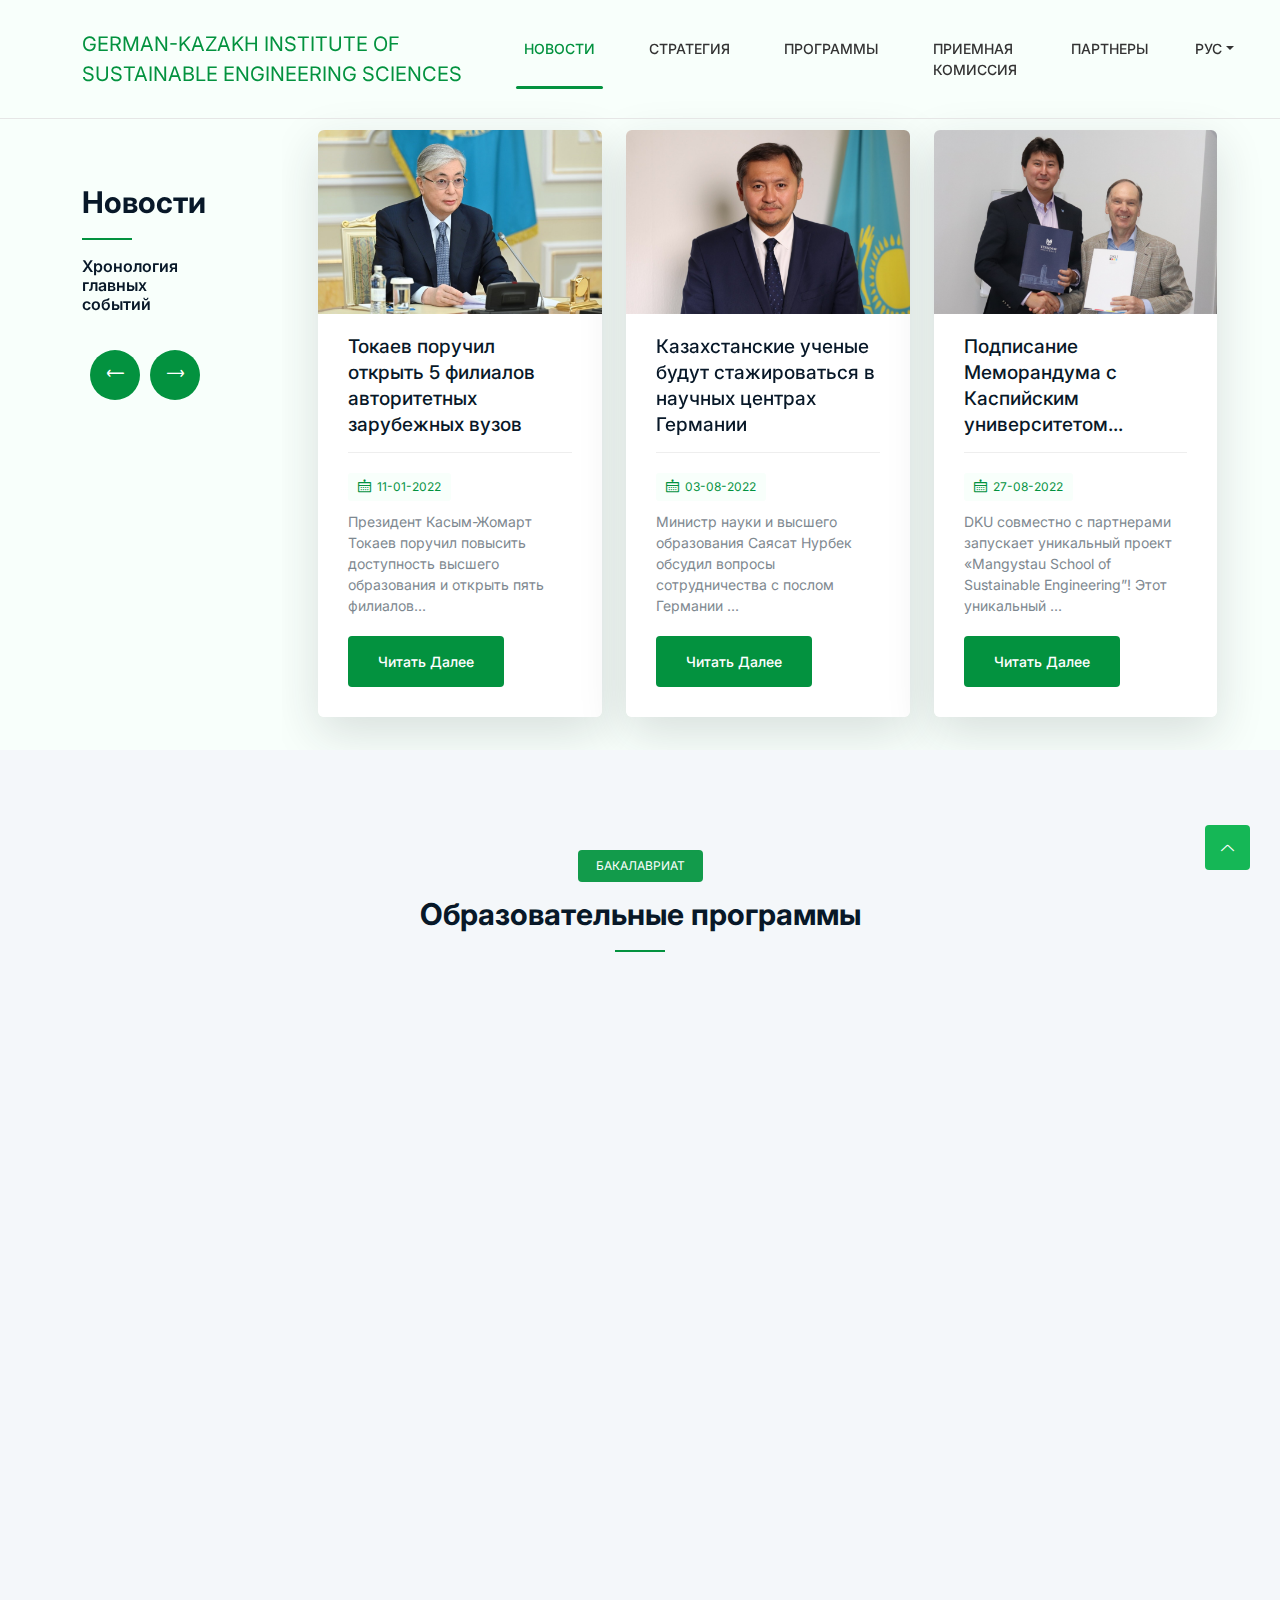
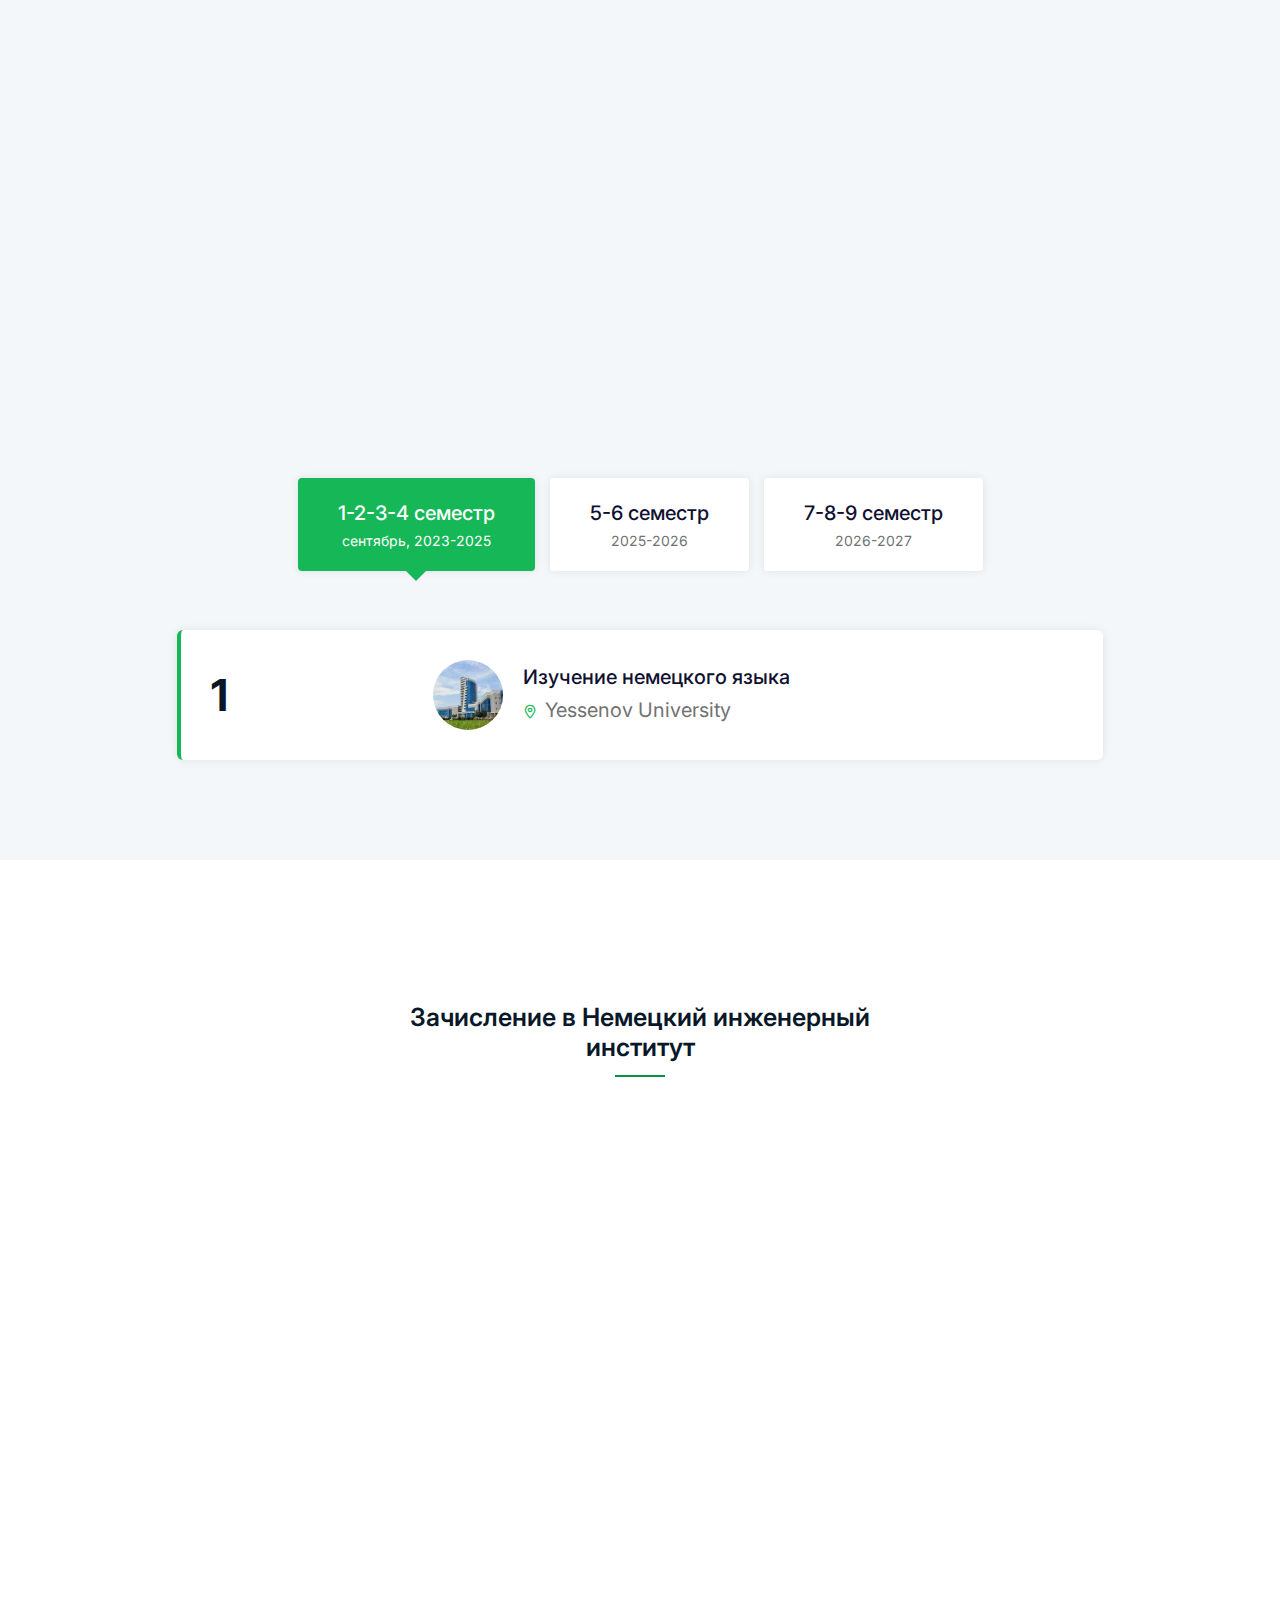
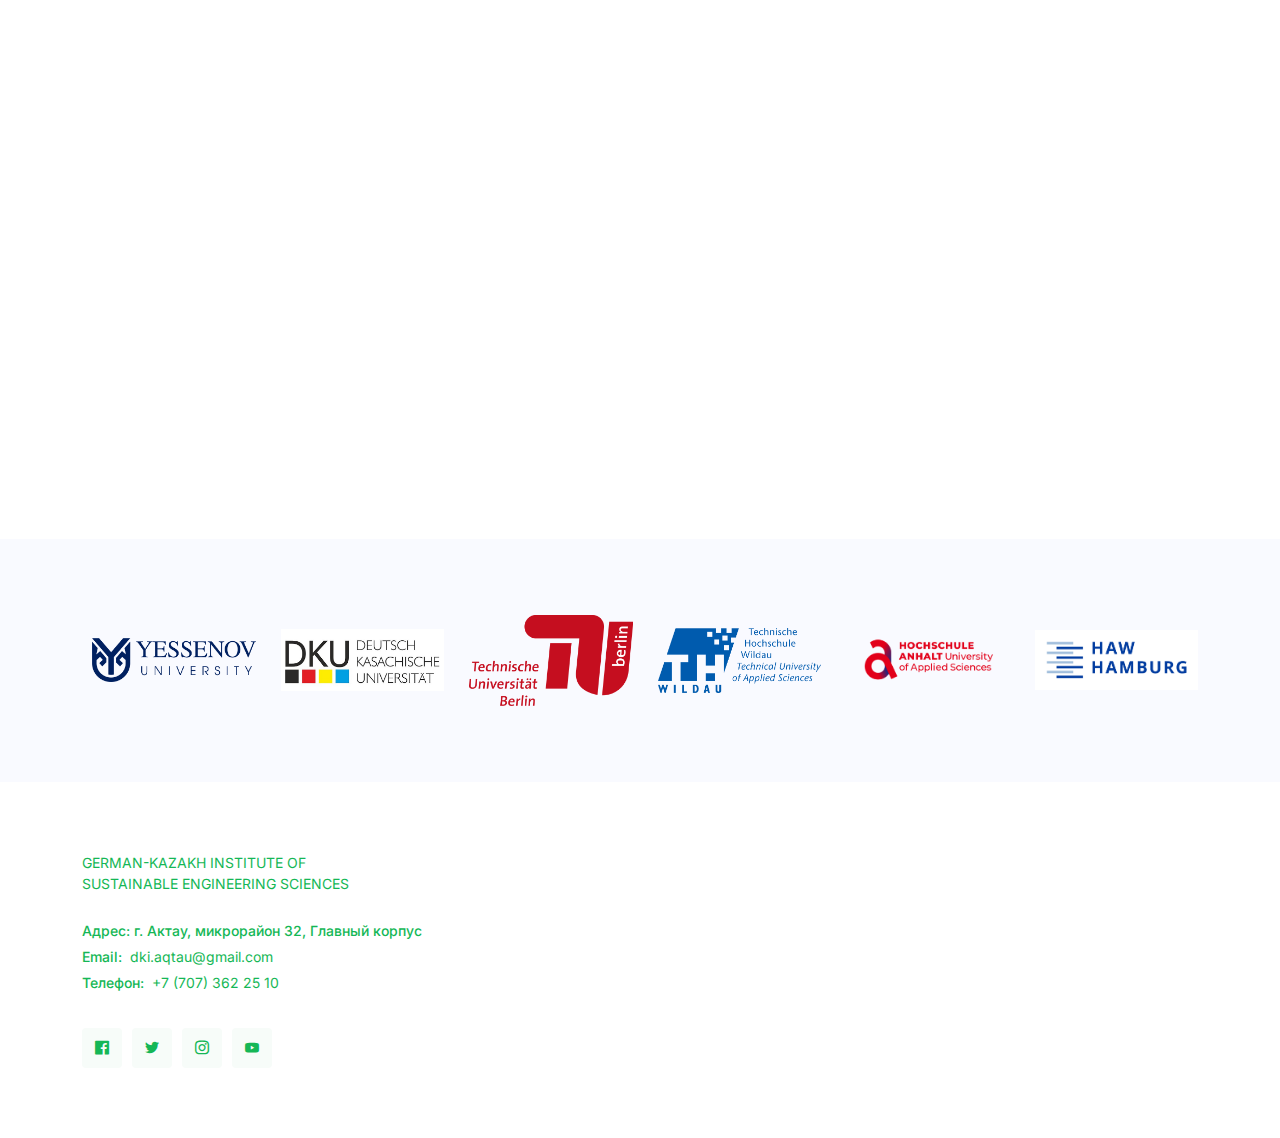
==== commit de18f703: "Changed index" ====
--- a/index.html
+++ b/index.html
@@ -423,7 +423,7 @@
                   pagespeed.CriticalImages.Run('/ngx_pagespeed_beacon', 'https://demo.graygrids.com/themes/jobgrids/index2.html', 'vgO0_CsSLD', true, false, 'CFuOS81CblE');
                 </script>
                 <!-- German-Kazakh Institute <br> for Sustainable Engineering -->
-                GERMAN-KAZAKH INSTITUTE <br> FOR SUSTAINABLE ENGINEERING
+                GERMAN-KAZAKH INSTITUTE OF <br>  SUSTAINABLE  ENGINEERING SCIENCES
               </a>
               <button style="background-color: #15B756;" class="navbar-toggler" type="button" data-toggle="collapse" data-target="#navbarSupportedContent" aria-controls="navbarSupportedContent" aria-expanded="false" aria-label="Toggle navigation">
                 <span class="toggler-icon"></span>
@@ -1611,104 +1611,6 @@
 
 
 
-  <section id="strategy" class="about-us section">
-    <div class="container">
-      <div class="row align-items-center justify-content-center">
-        <div class="col-lg-6 col-md-10 col-12">
-          <div class="content-left wow fadeInLeft" data-wow-delay=".3s">
-            <div calss="row">
-              <div calss="col-lg-6 col-12">
-                <div class="row">
-                  <div class="col-lg-6 col-md-6 col-6">
-                    <img class="single-img" src="images/103.png" alt="#" data-pagespeed-url-hash="123954982" onload="pagespeed.CriticalImages.checkImageForCriticality(this);">
-                  </div>
-                  <div class="col-lg-6 col-md-6 col-6">
-                    <img class="single-img mt-50" src="images/104.jpg" alt="#" data-pagespeed-url-hash="418454903" onload="pagespeed.CriticalImages.checkImageForCriticality(this);">
-                  </div>
-                </div>
-              </div>
-              <div calss="col-lg-6 col-12">
-                <div class="row">
-                  <div class="col-lg-6 col-md-6 col-6">
-                    <img class="single-img minus-margin" src="images/99.jpeg" alt="#" data-pagespeed-url-hash="712954824" onload="pagespeed.CriticalImages.checkImageForCriticality(this);">
-                  </div>
-                  <div class="col-lg-6 col-md-6 col-6">
-
-                    <div class="media-body">
-                      <i class="lni lni-checkmark"></i>
-                      <p class="" data-translate="stimul">Стимулировать развитие Казахстана путем передачи немецких образовательных программ, исследований и технологий
-                      </p>
-                    </div>
-
-                  </div>
-                </div>
-              </div>
-            </div>
-          </div>
-        </div>
-        <div class="col-lg-6 col-md-10 col-12">
-
-          <div class="content-right wow fadeInRight" data-wow-delay=".5s">
-
-            <h2 style="text-transform: none;" data-translate="napravlenie">Стратегическое направление</h2>
-            <div class="single-list">
-              <i class="lni lni-grid-alt"></i>
-
-              <div class="list-bod">
-                <h5 data-translate="obrazovanie">Образование</h5>
-                <ul>
-                  <li data-translate="energy">Энергия, окружающая среда и земля</li>
-
-                  <li data-translate="sistema">Системы логистических потоков</li>
-
-                  <li data-translate="engineer">Передовая инженерия</li>
-
-                  <li data-translate="inform">Информатика и оцифровка</li>
-                </ul>
-              </div>
-
-            </div>
-
-
-            <div class="single-list">
-              <i class="lni lni-stats-up"></i>
-
-              <div class="list-bod">
-                <h5 data-translate="innova">Инновации</h5>
-                <ul>
-                  <li data-translate="sovmest">Совместные исследовательские проекты </li>
-                  <li data-translate="inkubas">Бизнес-инкубация и стартапы</li>
-
-                  <li data-translate="poligon">Экспериментальные полигоны, испытательные стенды и пилотные линии</li>
-
-                  <li data-translate="texno">Технопарки</li>
-
-                </ul>
-              </div>
-
-            </div>
-
-
-            <div class="single-list">
-              <i class="lni lni-search"></i>
-
-              <div class="list-bod">
-                <h5 data-translate="issl">Исследования</h5>
-                <ul>
-                  <li data-translate="integ">Интеграция производства экологически чистого водорода с возобновляемыми источниками энергии.</li>
-                  <li data-translate="hran">Хранение и транспортировка в области водородной энергетики.</li>
-                  <li data-translate="automatic">Автоматизация, мониторинг и управление процессами на основе Интернета вещей.</li>
-
-                </ul>
-              </div>
-
-            </div>
-
-          </div>
-        </div>
-      </div>
-    </div>
-  </section>
 
 
   <section id="programs" class="find-job section">
@@ -2245,21 +2147,6 @@
             <div class="client-logo">
               <img src="images/p5.png" alt="#" data-pagespeed-url-hash="710749847" onload="pagespeed.CriticalImages.checkImageForCriticality(this);">
             </div>
-            <div class="client-logo">
-              <img src="images/p6.png" alt="#" data-pagespeed-url-hash="1005249768" onload="pagespeed.CriticalImages.checkImageForCriticality(this);">
-            </div>
-            <div class="client-logo">
-              <img src="images/p7.png" alt="#" data-pagespeed-url-hash="4122217380" onload="pagespeed.CriticalImages.checkImageForCriticality(this);">
-            </div>
-            <div class="client-logo">
-              <img src="images/p8.png" alt="#" data-pagespeed-url-hash="121750005" onload="pagespeed.CriticalImages.checkImageForCriticality(this);">
-            </div>
-            <div class="client-logo">
-              <img src="images/9.jpeg" alt="#" data-pagespeed-url-hash="416249926" onload="pagespeed.CriticalImages.checkImageForCriticality(this);">
-            </div>
-            <div class="client-logo">
-              <img src="images/p10.png" alt="#" data-pagespeed-url-hash="416249926" onload="pagespeed.CriticalImages.checkImageForCriticality(this);">
-            </div>
           </div>
         </div>
       </div>
@@ -2279,12 +2166,12 @@
 
             <div class="f-about single-footer">
               <div class="logo">
-                <a href="https://kgie.yu.edu.kz/">GERMAN-KAZAKH INSTITUTE <br> FOR SUSTAINABLE ENGINEERING</a>
+                <a href="https://kgie.yu.edu.kz/">GERMAN-KAZAKH INSTITUTE OF <br>  SUSTAINABLE  ENGINEERING SCIENCES</a>
               </div>
               <ul class="contact-address">
                 <li><span data-translate="footer1">Адрес:</span><span data-translate="footer2">г. Актау, микрорайон 32,
                     Главный корпус</span></li>
-                <li><span>Email:</span> rustem.akimov@yu.edu.kz</li>
+                <li><span>Email:</span> dki.aqtau@gmail.com</li>
                 <li><span data-translate="footer3">Телефон:</span> +7 (707) 362 25 10</li>
               </ul>
               <div class="footer-social">
